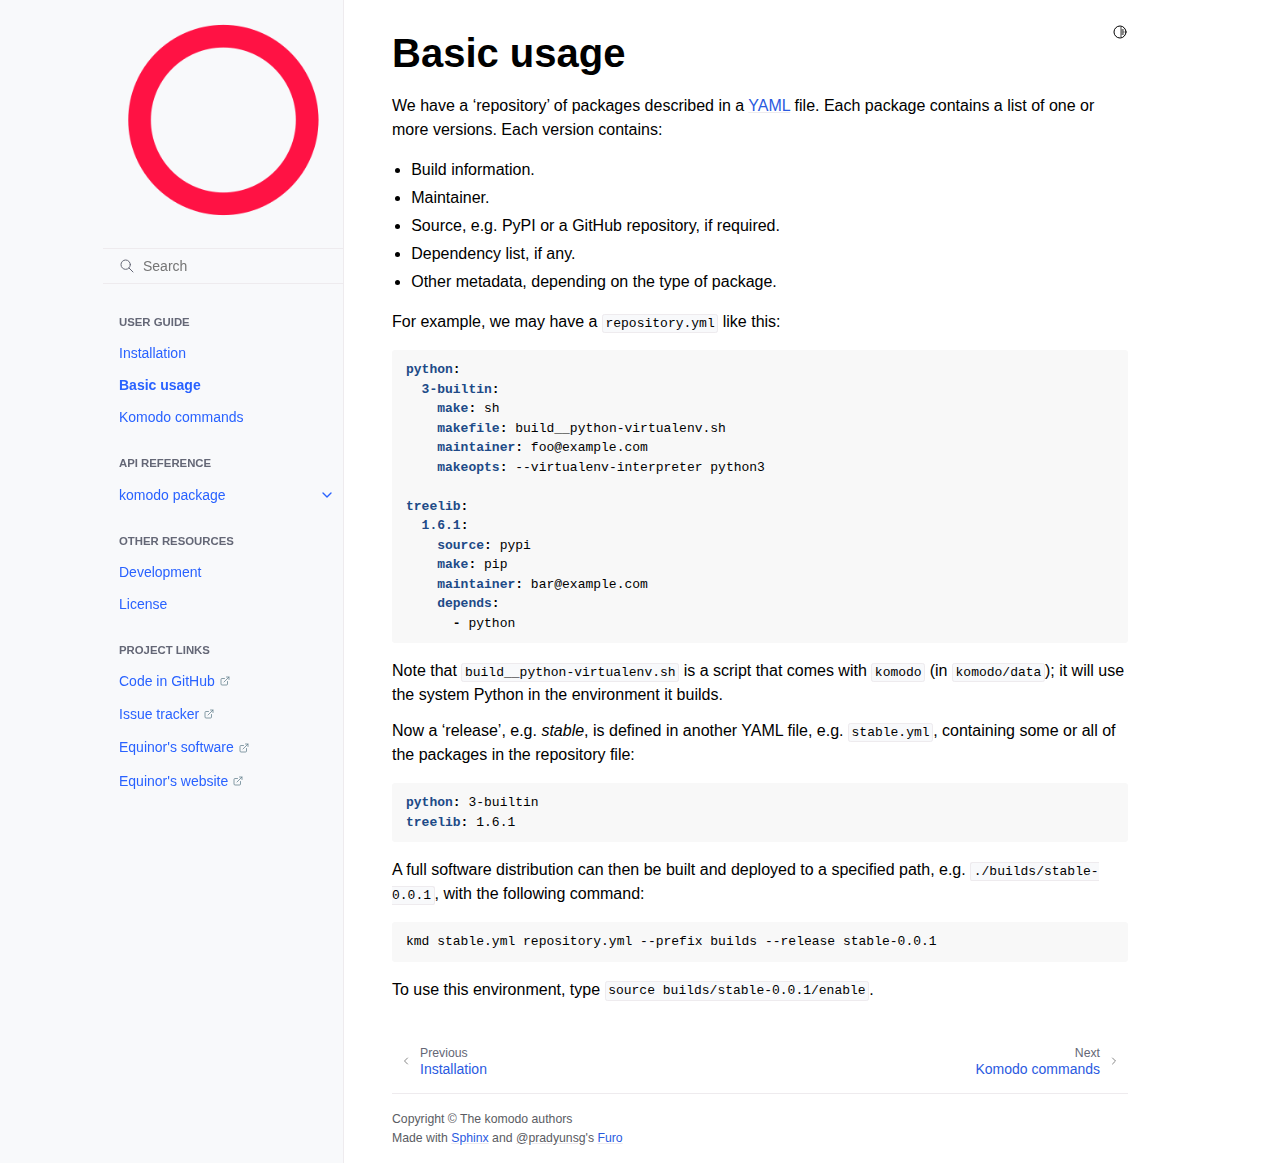
==== basic-usage.html @ 9b85aaaa "Deploying to gh-pages from @ equinor/komodo@e91094ca33971a14233c1b9606bbfda25ae578dc 🚀" ====
<!doctype html>
<html class="no-js" lang="en" data-content_root="./">
  <head><meta charset="utf-8"/>
    <meta name="viewport" content="width=device-width,initial-scale=1"/>
    <meta name="color-scheme" content="light dark"><meta name="viewport" content="width=device-width, initial-scale=1" />
<link rel="index" title="Index" href="genindex.html" /><link rel="search" title="Search" href="search.html" /><link rel="next" title="Komodo commands" href="commands.html" /><link rel="prev" title="Installation" href="installation.html" />

    <link rel="shortcut icon" href="_static/favicon.ico"/><!-- Generated with Sphinx 7.3.7 and Furo 2024.01.29 -->
        <title>Basic usage - komodo documentation</title>
      <link rel="stylesheet" type="text/css" href="_static/pygments.css?v=a746c00c" />
    <link rel="stylesheet" type="text/css" href="_static/styles/furo.css?v=135e06be" />
    <link rel="stylesheet" type="text/css" href="_static/styles/furo-extensions.css?v=36a5483c" />
    <link rel="stylesheet" type="text/css" href="_static/custom.css?v=675db473" />
    
    


<style>
  body {
    --color-code-background: #f8f8f8;
  --color-code-foreground: black;
  
  }
  @media not print {
    body[data-theme="dark"] {
      --color-code-background: #202020;
  --color-code-foreground: #d0d0d0;
  
    }
    @media (prefers-color-scheme: dark) {
      body:not([data-theme="light"]) {
        --color-code-background: #202020;
  --color-code-foreground: #d0d0d0;
  
      }
    }
  }
</style></head>
  <body>
    
    <script>
      document.body.dataset.theme = localStorage.getItem("theme") || "auto";
    </script>
    

<svg xmlns="http://www.w3.org/2000/svg" style="display: none;">
  <symbol id="svg-toc" viewBox="0 0 24 24">
    <title>Contents</title>
    <svg stroke="currentColor" fill="currentColor" stroke-width="0" viewBox="0 0 1024 1024">
      <path d="M408 442h480c4.4 0 8-3.6 8-8v-56c0-4.4-3.6-8-8-8H408c-4.4 0-8 3.6-8 8v56c0 4.4 3.6 8 8 8zm-8 204c0 4.4 3.6 8 8 8h480c4.4 0 8-3.6 8-8v-56c0-4.4-3.6-8-8-8H408c-4.4 0-8 3.6-8 8v56zm504-486H120c-4.4 0-8 3.6-8 8v56c0 4.4 3.6 8 8 8h784c4.4 0 8-3.6 8-8v-56c0-4.4-3.6-8-8-8zm0 632H120c-4.4 0-8 3.6-8 8v56c0 4.4 3.6 8 8 8h784c4.4 0 8-3.6 8-8v-56c0-4.4-3.6-8-8-8zM115.4 518.9L271.7 642c5.8 4.6 14.4.5 14.4-6.9V388.9c0-7.4-8.5-11.5-14.4-6.9L115.4 505.1a8.74 8.74 0 0 0 0 13.8z"/>
    </svg>
  </symbol>
  <symbol id="svg-menu" viewBox="0 0 24 24">
    <title>Menu</title>
    <svg xmlns="http://www.w3.org/2000/svg" viewBox="0 0 24 24" fill="none" stroke="currentColor"
      stroke-width="2" stroke-linecap="round" stroke-linejoin="round" class="feather-menu">
      <line x1="3" y1="12" x2="21" y2="12"></line>
      <line x1="3" y1="6" x2="21" y2="6"></line>
      <line x1="3" y1="18" x2="21" y2="18"></line>
    </svg>
  </symbol>
  <symbol id="svg-arrow-right" viewBox="0 0 24 24">
    <title>Expand</title>
    <svg xmlns="http://www.w3.org/2000/svg" viewBox="0 0 24 24" fill="none" stroke="currentColor"
      stroke-width="2" stroke-linecap="round" stroke-linejoin="round" class="feather-chevron-right">
      <polyline points="9 18 15 12 9 6"></polyline>
    </svg>
  </symbol>
  <symbol id="svg-sun" viewBox="0 0 24 24">
    <title>Light mode</title>
    <svg xmlns="http://www.w3.org/2000/svg" viewBox="0 0 24 24" fill="none" stroke="currentColor"
      stroke-width="1.5" stroke-linecap="round" stroke-linejoin="round" class="feather-sun">
      <circle cx="12" cy="12" r="5"></circle>
      <line x1="12" y1="1" x2="12" y2="3"></line>
      <line x1="12" y1="21" x2="12" y2="23"></line>
      <line x1="4.22" y1="4.22" x2="5.64" y2="5.64"></line>
      <line x1="18.36" y1="18.36" x2="19.78" y2="19.78"></line>
      <line x1="1" y1="12" x2="3" y2="12"></line>
      <line x1="21" y1="12" x2="23" y2="12"></line>
      <line x1="4.22" y1="19.78" x2="5.64" y2="18.36"></line>
      <line x1="18.36" y1="5.64" x2="19.78" y2="4.22"></line>
    </svg>
  </symbol>
  <symbol id="svg-moon" viewBox="0 0 24 24">
    <title>Dark mode</title>
    <svg xmlns="http://www.w3.org/2000/svg" viewBox="0 0 24 24" fill="none" stroke="currentColor"
      stroke-width="1.5" stroke-linecap="round" stroke-linejoin="round" class="icon-tabler-moon">
      <path stroke="none" d="M0 0h24v24H0z" fill="none" />
      <path d="M12 3c.132 0 .263 0 .393 0a7.5 7.5 0 0 0 7.92 12.446a9 9 0 1 1 -8.313 -12.454z" />
    </svg>
  </symbol>
  <symbol id="svg-sun-half" viewBox="0 0 24 24">
    <title>Auto light/dark mode</title>
    <svg xmlns="http://www.w3.org/2000/svg" viewBox="0 0 24 24" fill="none" stroke="currentColor"
      stroke-width="1.5" stroke-linecap="round" stroke-linejoin="round" class="icon-tabler-shadow">
      <path stroke="none" d="M0 0h24v24H0z" fill="none"/>
      <circle cx="12" cy="12" r="9" />
      <path d="M13 12h5" />
      <path d="M13 15h4" />
      <path d="M13 18h1" />
      <path d="M13 9h4" />
      <path d="M13 6h1" />
    </svg>
  </symbol>
</svg>

<input type="checkbox" class="sidebar-toggle" name="__navigation" id="__navigation">
<input type="checkbox" class="sidebar-toggle" name="__toc" id="__toc">
<label class="overlay sidebar-overlay" for="__navigation">
  <div class="visually-hidden">Hide navigation sidebar</div>
</label>
<label class="overlay toc-overlay" for="__toc">
  <div class="visually-hidden">Hide table of contents sidebar</div>
</label>



<div class="page">
  <header class="mobile-header">
    <div class="header-left">
      <label class="nav-overlay-icon" for="__navigation">
        <div class="visually-hidden">Toggle site navigation sidebar</div>
        <i class="icon"><svg><use href="#svg-menu"></use></svg></i>
      </label>
    </div>
    <div class="header-center">
      <a href="index.html"><div class="brand">komodo  documentation</div></a>
    </div>
    <div class="header-right">
      <div class="theme-toggle-container theme-toggle-header">
        <button class="theme-toggle">
          <div class="visually-hidden">Toggle Light / Dark / Auto color theme</div>
          <svg class="theme-icon-when-auto"><use href="#svg-sun-half"></use></svg>
          <svg class="theme-icon-when-dark"><use href="#svg-moon"></use></svg>
          <svg class="theme-icon-when-light"><use href="#svg-sun"></use></svg>
        </button>
      </div>
      <label class="toc-overlay-icon toc-header-icon no-toc" for="__toc">
        <div class="visually-hidden">Toggle table of contents sidebar</div>
        <i class="icon"><svg><use href="#svg-toc"></use></svg></i>
      </label>
    </div>
  </header>
  <aside class="sidebar-drawer">
    <div class="sidebar-container">
      
      <div class="sidebar-sticky"><a class="sidebar-brand" href="index.html">
  
  <div class="sidebar-logo-container">
    <img class="sidebar-logo" src="_static/komodo_logo.png" alt="Logo"/>
  </div>
  
  
</a><form class="sidebar-search-container" method="get" action="search.html" role="search">
  <input class="sidebar-search" placeholder="Search" name="q" aria-label="Search">
  <input type="hidden" name="check_keywords" value="yes">
  <input type="hidden" name="area" value="default">
</form>
<div id="searchbox"></div><div class="sidebar-scroll"><div class="sidebar-tree">
  <p class="caption" role="heading"><span class="caption-text">User guide</span></p>
<ul class="current">
<li class="toctree-l1"><a class="reference internal" href="installation.html">Installation</a></li>
<li class="toctree-l1 current current-page"><a class="current reference internal" href="#">Basic usage</a></li>
<li class="toctree-l1"><a class="reference internal" href="commands.html">Komodo commands</a></li>
</ul>
<p class="caption" role="heading"><span class="caption-text">API reference</span></p>
<ul>
<li class="toctree-l1 has-children"><a class="reference internal" href="komodo.html">komodo package</a><input class="toctree-checkbox" id="toctree-checkbox-1" name="toctree-checkbox-1" role="switch" type="checkbox"/><label for="toctree-checkbox-1"><div class="visually-hidden">Toggle navigation of komodo package</div><i class="icon"><svg><use href="#svg-arrow-right"></use></svg></i></label><ul>
<li class="toctree-l2"><a class="reference internal" href="komodo.data.html">komodo.data package</a></li>
<li class="toctree-l2 has-children"><a class="reference internal" href="komodo.symlink.html">komodo.symlink package</a><input class="toctree-checkbox" id="toctree-checkbox-2" name="toctree-checkbox-2" role="switch" type="checkbox"/><label for="toctree-checkbox-2"><div class="visually-hidden">Toggle navigation of komodo.symlink package</div><i class="icon"><svg><use href="#svg-arrow-right"></use></svg></i></label><ul>
<li class="toctree-l3"><a class="reference internal" href="komodo.symlink.suggester.html">komodo.symlink.suggester package</a></li>
</ul>
</li>
</ul>
</li>
</ul>
<p class="caption" role="heading"><span class="caption-text">Other resources</span></p>
<ul>
<li class="toctree-l1"><a class="reference internal" href="development.html">Development</a></li>
<li class="toctree-l1"><a class="reference internal" href="license.html">License</a></li>
</ul>
<p class="caption" role="heading"><span class="caption-text">Project links</span></p>
<ul>
<li class="toctree-l1"><a class="reference external" href="https://github.com/equinor/komodo">Code in GitHub</a></li>
<li class="toctree-l1"><a class="reference external" href="https://github.com/equinor/komodo/issues">Issue tracker</a></li>
<li class="toctree-l1"><a class="reference external" href="https://github.com/equinor">Equinor's software</a></li>
<li class="toctree-l1"><a class="reference external" href="https://www.equinor.com">Equinor's website</a></li>
</ul>

</div>
</div>

      </div>
      
    </div>
  </aside>
  <div class="main">
    <div class="content">
      <div class="article-container">
        <a href="#" class="back-to-top muted-link">
          <svg xmlns="http://www.w3.org/2000/svg" viewBox="0 0 24 24">
            <path d="M13 20h-2V8l-5.5 5.5-1.42-1.42L12 4.16l7.92 7.92-1.42 1.42L13 8v12z"></path>
          </svg>
          <span>Back to top</span>
        </a>
        <div class="content-icon-container">
          
<div class="theme-toggle-container theme-toggle-content">
            <button class="theme-toggle">
              <div class="visually-hidden">Toggle Light / Dark / Auto color theme</div>
              <svg class="theme-icon-when-auto"><use href="#svg-sun-half"></use></svg>
              <svg class="theme-icon-when-dark"><use href="#svg-moon"></use></svg>
              <svg class="theme-icon-when-light"><use href="#svg-sun"></use></svg>
            </button>
          </div>
          <label class="toc-overlay-icon toc-content-icon no-toc" for="__toc">
            <div class="visually-hidden">Toggle table of contents sidebar</div>
            <i class="icon"><svg><use href="#svg-toc"></use></svg></i>
          </label>
        </div>
        <article role="main">
          <section class="tex2jax_ignore mathjax_ignore" id="basic-usage">
<h1>Basic usage<a class="headerlink" href="#basic-usage" title="Link to this heading">¶</a></h1>
<p>We have a ‘repository’ of packages described in a
<a class="reference external" href="https://yaml.org/">YAML</a> file. Each package contains a list of one or more
versions. Each version contains:</p>
<ul class="simple">
<li><p>Build information.</p></li>
<li><p>Maintainer.</p></li>
<li><p>Source, e.g. PyPI or a GitHub repository, if required.</p></li>
<li><p>Dependency list, if any.</p></li>
<li><p>Other metadata, depending on the type of package.</p></li>
</ul>
<p>For example, we may have a <code class="docutils literal notranslate"><span class="pre">repository.yml</span></code> like this:</p>
<div class="highlight-yaml notranslate"><div class="highlight"><pre><span></span><span class="nt">python</span><span class="p">:</span>
<span class="w">  </span><span class="nt">3-builtin</span><span class="p">:</span>
<span class="w">    </span><span class="nt">make</span><span class="p">:</span><span class="w"> </span><span class="l l-Scalar l-Scalar-Plain">sh</span>
<span class="w">    </span><span class="nt">makefile</span><span class="p">:</span><span class="w"> </span><span class="l l-Scalar l-Scalar-Plain">build__python-virtualenv.sh</span>
<span class="w">    </span><span class="nt">maintainer</span><span class="p">:</span><span class="w"> </span><span class="l l-Scalar l-Scalar-Plain">foo@example.com</span>
<span class="w">    </span><span class="nt">makeopts</span><span class="p">:</span><span class="w"> </span><span class="l l-Scalar l-Scalar-Plain">--virtualenv-interpreter python3</span>

<span class="nt">treelib</span><span class="p">:</span>
<span class="w">  </span><span class="nt">1.6.1</span><span class="p">:</span>
<span class="w">    </span><span class="nt">source</span><span class="p">:</span><span class="w"> </span><span class="l l-Scalar l-Scalar-Plain">pypi</span>
<span class="w">    </span><span class="nt">make</span><span class="p">:</span><span class="w"> </span><span class="l l-Scalar l-Scalar-Plain">pip</span>
<span class="w">    </span><span class="nt">maintainer</span><span class="p">:</span><span class="w"> </span><span class="l l-Scalar l-Scalar-Plain">bar@example.com</span>
<span class="w">    </span><span class="nt">depends</span><span class="p">:</span>
<span class="w">      </span><span class="p p-Indicator">-</span><span class="w"> </span><span class="l l-Scalar l-Scalar-Plain">python</span>
</pre></div>
</div>
<p>Note that <code class="docutils literal notranslate"><span class="pre">build__python-virtualenv.sh</span></code> is a script that comes with <code class="docutils literal notranslate"><span class="pre">komodo</span></code>
(in <code class="docutils literal notranslate"><span class="pre">komodo/data</span></code>); it will use the system Python in the environment it builds.</p>
<p>Now a ‘release’, e.g. <em>stable</em>, is defined in another YAML file, e.g.
<code class="docutils literal notranslate"><span class="pre">stable.yml</span></code>, containing some or all of the packages in the repository file:</p>
<div class="highlight-yaml notranslate"><div class="highlight"><pre><span></span><span class="nt">python</span><span class="p">:</span><span class="w"> </span><span class="l l-Scalar l-Scalar-Plain">3-builtin</span>
<span class="nt">treelib</span><span class="p">:</span><span class="w"> </span><span class="l l-Scalar l-Scalar-Plain">1.6.1</span>
</pre></div>
</div>
<p>A full software distribution can then be built and deployed to a specified
path, e.g. <code class="docutils literal notranslate"><span class="pre">./builds/stable-0.0.1</span></code>, with the following command:</p>
<div class="highlight-bash notranslate"><div class="highlight"><pre><span></span>kmd<span class="w"> </span>stable.yml<span class="w"> </span>repository.yml<span class="w"> </span>--prefix<span class="w"> </span>builds<span class="w"> </span>--release<span class="w"> </span>stable-0.0.1
</pre></div>
</div>
<p>To use this environment, type <code class="docutils literal notranslate"><span class="pre">source</span> <span class="pre">builds/stable-0.0.1/enable</span></code>.</p>
</section>

        </article>
      </div>
      <footer>
        
        <div class="related-pages">
          <a class="next-page" href="commands.html">
              <div class="page-info">
                <div class="context">
                  <span>Next</span>
                </div>
                <div class="title">Komodo commands</div>
              </div>
              <svg class="furo-related-icon"><use href="#svg-arrow-right"></use></svg>
            </a>
          <a class="prev-page" href="installation.html">
              <svg class="furo-related-icon"><use href="#svg-arrow-right"></use></svg>
              <div class="page-info">
                <div class="context">
                  <span>Previous</span>
                </div>
                
                <div class="title">Installation</div>
                
              </div>
            </a>
        </div>
        <div class="bottom-of-page">
          <div class="left-details">
            <div class="copyright">
                Copyright &#169; The komodo authors
            </div>
            Made with <a href="https://www.sphinx-doc.org/">Sphinx</a> and <a class="muted-link" href="https://pradyunsg.me">@pradyunsg</a>'s
            
            <a href="https://github.com/pradyunsg/furo">Furo</a>
            
          </div>
          <div class="right-details">
            
          </div>
        </div>
        
      </footer>
    </div>
    <aside class="toc-drawer no-toc">
      
      
      
    </aside>
  </div>
</div><script src="_static/documentation_options.js?v=5929fcd5"></script>
    <script src="_static/doctools.js?v=9a2dae69"></script>
    <script src="_static/sphinx_highlight.js?v=dc90522c"></script>
    <script src="_static/scripts/furo.js?v=32e29ea5"></script>
    </body>
</html>
---- _static/pygments.css ----
.highlight pre { line-height: 125%; }
.highlight td.linenos .normal { color: inherit; background-color: transparent; padding-left: 5px; padding-right: 5px; }
.highlight span.linenos { color: inherit; background-color: transparent; padding-left: 5px; padding-right: 5px; }
.highlight td.linenos .special { color: #000000; background-color: #ffffc0; padding-left: 5px; padding-right: 5px; }
.highlight span.linenos.special { color: #000000; background-color: #ffffc0; padding-left: 5px; padding-right: 5px; }
.highlight .hll { background-color: #ffffcc }
.highlight { background: #f8f8f8; }
.highlight .c { color: #8f5902; font-style: italic } /* Comment */
.highlight .err { color: #a40000; border: 1px solid #ef2929 } /* Error */
.highlight .g { color: #000000 } /* Generic */
.highlight .k { color: #204a87; font-weight: bold } /* Keyword */
.highlight .l { color: #000000 } /* Literal */
.highlight .n { color: #000000 } /* Name */
.highlight .o { color: #ce5c00; font-weight: bold } /* Operator */
.highlight .x { color: #000000 } /* Other */
.highlight .p { color: #000000; font-weight: bold } /* Punctuation */
.highlight .ch { color: #8f5902; font-style: italic } /* Comment.Hashbang */
.highlight .cm { color: #8f5902; font-style: italic } /* Comment.Multiline */
.highlight .cp { color: #8f5902; font-style: italic } /* Comment.Preproc */
.highlight .cpf { color: #8f5902; font-style: italic } /* Comment.PreprocFile */
.highlight .c1 { color: #8f5902; font-style: italic } /* Comment.Single */
.highlight .cs { color: #8f5902; font-style: italic } /* Comment.Special */
.highlight .gd { color: #a40000 } /* Generic.Deleted */
.highlight .ge { color: #000000; font-style: italic } /* Generic.Emph */
.highlight .ges { color: #000000; font-weight: bold; font-style: italic } /* Generic.EmphStrong */
.highlight .gr { color: #ef2929 } /* Generic.Error */
.highlight .gh { color: #000080; font-weight: bold } /* Generic.Heading */
.highlight .gi { color: #00A000 } /* Generic.Inserted */
.highlight .go { color: #000000; font-style: italic } /* Generic.Output */
.highlight .gp { color: #8f5902 } /* Generic.Prompt */
.highlight .gs { color: #000000; font-weight: bold } /* Generic.Strong */
.highlight .gu { color: #800080; font-weight: bold } /* Generic.Subheading */
.highlight .gt { color: #a40000; font-weight: bold } /* Generic.Traceback */
.highlight .kc { color: #204a87; font-weight: bold } /* Keyword.Constant */
.highlight .kd { color: #204a87; font-weight: bold } /* Keyword.Declaration */
.highlight .kn { color: #204a87; font-weight: bold } /* Keyword.Namespace */
.highlight .kp { color: #204a87; font-weight: bold } /* Keyword.Pseudo */
.highlight .kr { color: #204a87; font-weight: bold } /* Keyword.Reserved */
.highlight .kt { color: #204a87; font-weight: bold } /* Keyword.Type */
.highlight .ld { color: #000000 } /* Literal.Date */
.highlight .m { color: #0000cf; font-weight: bold } /* Literal.Number */
.highlight .s { color: #4e9a06 } /* Literal.String */
.highlight .na { color: #c4a000 } /* Name.Attribute */
.highlight .nb { color: #204a87 } /* Name.Builtin */
.highlight .nc { color: #000000 } /* Name.Class */
.highlight .no { color: #000000 } /* Name.Constant */
.highlight .nd { color: #5c35cc; font-weight: bold } /* Name.Decorator */
.highlight .ni { color: #ce5c00 } /* Name.Entity */
.highlight .ne { color: #cc0000; font-weight: bold } /* Name.Exception */
.highlight .nf { color: #000000 } /* Name.Function */
.highlight .nl { color: #f57900 } /* Name.Label */
.highlight .nn { color: #000000 } /* Name.Namespace */
.highlight .nx { color: #000000 } /* Name.Other */
.highlight .py { color: #000000 } /* Name.Property */
.highlight .nt { color: #204a87; font-weight: bold } /* Name.Tag */
.highlight .nv { color: #000000 } /* Name.Variable */
.highlight .ow { color: #204a87; font-weight: bold } /* Operator.Word */
.highlight .pm { color: #000000; font-weight: bold } /* Punctuation.Marker */
.highlight .w { color: #f8f8f8 } /* Text.Whitespace */
.highlight .mb { color: #0000cf; font-weight: bold } /* Literal.Number.Bin */
.highlight .mf { color: #0000cf; font-weight: bold } /* Literal.Number.Float */
.highlight .mh { color: #0000cf; font-weight: bold } /* Literal.Number.Hex */
.highlight .mi { color: #0000cf; font-weight: bold } /* Literal.Number.Integer */
.highlight .mo { color: #0000cf; font-weight: bold } /* Literal.Number.Oct */
.highlight .sa { color: #4e9a06 } /* Literal.String.Affix */
.highlight .sb { color: #4e9a06 } /* Literal.String.Backtick */
.highlight .sc { color: #4e9a06 } /* Literal.String.Char */
.highlight .dl { color: #4e9a06 } /* Literal.String.Delimiter */
.highlight .sd { color: #8f5902; font-style: italic } /* Literal.String.Doc */
.highlight .s2 { color: #4e9a06 } /* Literal.String.Double */
.highlight .se { color: #4e9a06 } /* Literal.String.Escape */
.highlight .sh { color: #4e9a06 } /* Literal.String.Heredoc */
.highlight .si { color: #4e9a06 } /* Literal.String.Interpol */
.highlight .sx { color: #4e9a06 } /* Literal.String.Other */
.highlight .sr { color: #4e9a06 } /* Literal.String.Regex */
.highlight .s1 { color: #4e9a06 } /* Literal.String.Single */
.highlight .ss { color: #4e9a06 } /* Literal.String.Symbol */
.highlight .bp { color: #3465a4 } /* Name.Builtin.Pseudo */
.highlight .fm { color: #000000 } /* Name.Function.Magic */
.highlight .vc { color: #000000 } /* Name.Variable.Class */
.highlight .vg { color: #000000 } /* Name.Variable.Global */
.highlight .vi { color: #000000 } /* Name.Variable.Instance */
.highlight .vm { color: #000000 } /* Name.Variable.Magic */
.highlight .il { color: #0000cf; font-weight: bold } /* Literal.Number.Integer.Long */
@media not print {
body[data-theme="dark"] .highlight pre { line-height: 125%; }
body[data-theme="dark"] .highlight td.linenos .normal { color: #aaaaaa; background-color: transparent; padding-left: 5px; padding-right: 5px; }
body[data-theme="dark"] .highlight span.linenos { color: #aaaaaa; background-color: transparent; padding-left: 5px; padding-right: 5px; }
body[data-theme="dark"] .highlight td.linenos .special { color: #000000; background-color: #ffffc0; padding-left: 5px; padding-right: 5px; }
body[data-theme="dark"] .highlight span.linenos.special { color: #000000; background-color: #ffffc0; padding-left: 5px; padding-right: 5px; }
body[data-theme="dark"] .highlight .hll { background-color: #404040 }
body[data-theme="dark"] .highlight { background: #202020; color: #d0d0d0 }
body[data-theme="dark"] .highlight .c { color: #ababab; font-style: italic } /* Comment */
body[data-theme="dark"] .highlight .err { color: #a61717; background-color: #e3d2d2 } /* Error */
body[data-theme="dark"] .highlight .esc { color: #d0d0d0 } /* Escape */
body[data-theme="dark"] .highlight .g { color: #d0d0d0 } /* Generic */
body[data-theme="dark"] .highlight .k { color: #6ebf26; font-weight: bold } /* Keyword */
body[data-theme="dark"] .highlight .l { color: #d0d0d0 } /* Literal */
body[data-theme="dark"] .highlight .n { color: #d0d0d0 } /* Name */
body[data-theme="dark"] .highlight .o { color: #d0d0d0 } /* Operator */
body[data-theme="dark"] .highlight .x { color: #d0d0d0 } /* Other */
body[data-theme="dark"] .highlight .p { color: #d0d0d0 } /* Punctuation */
body[data-theme="dark"] .highlight .ch { color: #ababab; font-style: italic } /* Comment.Hashbang */
body[data-theme="dark"] .highlight .cm { color: #ababab; font-style: italic } /* Comment.Multiline */
body[data-theme="dark"] .highlight .cp { color: #ff3a3a; font-weight: bold } /* Comment.Preproc */
body[data-theme="dark"] .highlight .cpf { color: #ababab; font-style: italic } /* Comment.PreprocFile */
body[data-theme="dark"] .highlight .c1 { color: #ababab; font-style: italic } /* Comment.Single */
body[data-theme="dark"] .highlight .cs { color: #e50808; font-weight: bold; background-color: #520000 } /* Comment.Special */
body[data-theme="dark"] .highlight .gd { color: #d22323 } /* Generic.Deleted */
body[data-theme="dark"] .highlight .ge { color: #d0d0d0; font-style: italic } /* Generic.Emph */
body[data-theme="dark"] .highlight .ges { color: #d0d0d0; font-weight: bold; font-style: italic } /* Generic.EmphStrong */
body[data-theme="dark"] .highlight .gr { color: #d22323 } /* Generic.Error */
body[data-theme="dark"] .highlight .gh { color: #ffffff; font-weight: bold } /* Generic.Heading */
body[data-theme="dark"] .highlight .gi { color: #589819 } /* Generic.Inserted */
body[data-theme="dark"] .highlight .go { color: #cccccc } /* Generic.Output */
body[data-theme="dark"] .highlight .gp { color: #aaaaaa } /* Generic.Prompt */
body[data-theme="dark"] .highlight .gs { color: #d0d0d0; font-weight: bold } /* Generic.Strong */
body[data-theme="dark"] .highlight .gu { color: #ffffff; text-decoration: underline } /* Generic.Subheading */
body[data-theme="dark"] .highlight .gt { color: #d22323 } /* Generic.Traceback */
body[data-theme="dark"] .highlight .kc { color: #6ebf26; font-weight: bold } /* Keyword.Constant */
body[data-theme="dark"] .highlight .kd { color: #6ebf26; font-weight: bold } /* Keyword.Declaration */
body[data-theme="dark"] .highlight .kn { color: #6ebf26; font-weight: bold } /* Keyword.Namespace */
body[data-theme="dark"] .highlight .kp { color: #6ebf26 } /* Keyword.Pseudo */
body[data-theme="dark"] .highlight .kr { color: #6ebf26; font-weight: bold } /* Keyword.Reserved */
body[data-theme="dark"] .highlight .kt { color: #6ebf26; font-weight: bold } /* Keyword.Type */
body[data-theme="dark"] .highlight .ld { color: #d0d0d0 } /* Literal.Date */
body[data-theme="dark"] .highlight .m { color: #51b2fd } /* Literal.Number */
body[data-theme="dark"] .highlight .s { color: #ed9d13 } /* Literal.String */
body[data-theme="dark"] .highlight .na { color: #bbbbbb } /* Name.Attribute */
body[data-theme="dark"] .highlight .nb { color: #2fbccd } /* Name.Builtin */
body[data-theme="dark"] .highlight .nc { color: #71adff; text-decoration: underline } /* Name.Class */
body[data-theme="dark"] .highlight .no { color: #40ffff } /* Name.Constant */
body[data-theme="dark"] .highlight .nd { color: #ffa500 } /* Name.Decorator */
body[data-theme="dark"] .highlight .ni { color: #d0d0d0 } /* Name.Entity */
body[data-theme="dark"] .highlight .ne { color: #bbbbbb } /* Name.Exception */
body[data-theme="dark"] .highlight .nf { color: #71adff } /* Name.Function */
body[data-theme="dark"] .highlight .nl { color: #d0d0d0 } /* Name.Label */
body[data-theme="dark"] .highlight .nn { color: #71adff; text-decoration: underline } /* Name.Namespace */
body[data-theme="dark"] .highlight .nx { color: #d0d0d0 } /* Name.Other */
body[data-theme="dark"] .highlight .py { color: #d0d0d0 } /* Name.Property */
body[data-theme="dark"] .highlight .nt { color: #6ebf26; font-weight: bold } /* Name.Tag */
body[data-theme="dark"] .highlight .nv { color: #40ffff } /* Name.Variable */
body[data-theme="dark"] .highlight .ow { color: #6ebf26; font-weight: bold } /* Operator.Word */
body[data-theme="dark"] .highlight .pm { color: #d0d0d0 } /* Punctuation.Marker */
body[data-theme="dark"] .highlight .w { color: #666666 } /* Text.Whitespace */
body[data-theme="dark"] .highlight .mb { color: #51b2fd } /* Literal.Number.Bin */
body[data-theme="dark"] .highlight .mf { color: #51b2fd } /* Literal.Number.Float */
body[data-theme="dark"] .highlight .mh { color: #51b2fd } /* Literal.Number.Hex */
body[data-theme="dark"] .highlight .mi { color: #51b2fd } /* Literal.Number.Integer */
body[data-theme="dark"] .highlight .mo { color: #51b2fd } /* Literal.Number.Oct */
body[data-theme="dark"] .highlight .sa { color: #ed9d13 } /* Literal.String.Affix */
body[data-theme="dark"] .highlight .sb { color: #ed9d13 } /* Literal.String.Backtick */
body[data-theme="dark"] .highlight .sc { color: #ed9d13 } /* Literal.String.Char */
body[data-theme="dark"] .highlight .dl { color: #ed9d13 } /* Literal.String.Delimiter */
body[data-theme="dark"] .highlight .sd { color: #ed9d13 } /* Literal.String.Doc */
body[data-theme="dark"] .highlight .s2 { color: #ed9d13 } /* Literal.String.Double */
body[data-theme="dark"] .highlight .se { color: #ed9d13 } /* Literal.String.Escape */
body[data-theme="dark"] .highlight .sh { color: #ed9d13 } /* Literal.String.Heredoc */
body[data-theme="dark"] .highlight .si { color: #ed9d13 } /* Literal.String.Interpol */
body[data-theme="dark"] .highlight .sx { color: #ffa500 } /* Literal.String.Other */
body[data-theme="dark"] .highlight .sr { color: #ed9d13 } /* Literal.String.Regex */
body[data-theme="dark"] .highlight .s1 { color: #ed9d13 } /* Literal.String.Single */
body[data-theme="dark"] .highlight .ss { color: #ed9d13 } /* Literal.String.Symbol */
body[data-theme="dark"] .highlight .bp { color: #2fbccd } /* Name.Builtin.Pseudo */
body[data-theme="dark"] .highlight .fm { color: #71adff } /* Name.Function.Magic */
body[data-theme="dark"] .highlight .vc { color: #40ffff } /* Name.Variable.Class */
body[data-theme="dark"] .highlight .vg { color: #40ffff } /* Name.Variable.Global */
body[data-theme="dark"] .highlight .vi { color: #40ffff } /* Name.Variable.Instance */
body[data-theme="dark"] .highlight .vm { color: #40ffff } /* Name.Variable.Magic */
body[data-theme="dark"] .highlight .il { color: #51b2fd } /* Literal.Number.Integer.Long */
@media (prefers-color-scheme: dark) {
body:not([data-theme="light"]) .highlight pre { line-height: 125%; }
body:not([data-theme="light"]) .highlight td.linenos .normal { color: #aaaaaa; background-color: transparent; padding-left: 5px; padding-right: 5px; }
body:not([data-theme="light"]) .highlight span.linenos { color: #aaaaaa; background-color: transparent; padding-left: 5px; padding-right: 5px; }
body:not([data-theme="light"]) .highlight td.linenos .special { color: #000000; background-color: #ffffc0; padding-left: 5px; padding-right: 5px; }
body:not([data-theme="light"]) .highlight span.linenos.special { color: #000000; background-color: #ffffc0; padding-left: 5px; padding-right: 5px; }
body:not([data-theme="light"]) .highlight .hll { background-color: #404040 }
body:not([data-theme="light"]) .highlight { background: #202020; color: #d0d0d0 }
body:not([data-theme="light"]) .highlight .c { color: #ababab; font-style: italic } /* Comment */
body:not([data-theme="light"]) .highlight .err { color: #a61717; background-color: #e3d2d2 } /* Error */
body:not([data-theme="light"]) .highlight .esc { color: #d0d0d0 } /* Escape */
body:not([data-theme="light"]) .highlight .g { color: #d0d0d0 } /* Generic */
body:not([data-theme="light"]) .highlight .k { color: #6ebf26; font-weight: bold } /* Keyword */
body:not([data-theme="light"]) .highlight .l { color: #d0d0d0 } /* Literal */
body:not([data-theme="light"]) .highlight .n { color: #d0d0d0 } /* Name */
body:not([data-theme="light"]) .highlight .o { color: #d0d0d0 } /* Operator */
body:not([data-theme="light"]) .highlight .x { color: #d0d0d0 } /* Other */
body:not([data-theme="light"]) .highlight .p { color: #d0d0d0 } /* Punctuation */
body:not([data-theme="light"]) .highlight .ch { color: #ababab; font-style: italic } /* Comment.Hashbang */
body:not([data-theme="light"]) .highlight .cm { color: #ababab; font-style: italic } /* Comment.Multiline */
body:not([data-theme="light"]) .highlight .cp { color: #ff3a3a; font-weight: bold } /* Comment.Preproc */
body:not([data-theme="light"]) .highlight .cpf { color: #ababab; font-style: italic } /* Comment.PreprocFile */
body:not([data-theme="light"]) .highlight .c1 { color: #ababab; font-style: italic } /* Comment.Single */
body:not([data-theme="light"]) .highlight .cs { color: #e50808; font-weight: bold; background-color: #520000 } /* Comment.Special */
body:not([data-theme="light"]) .highlight .gd { color: #d22323 } /* Generic.Deleted */
body:not([data-theme="light"]) .highlight .ge { color: #d0d0d0; font-style: italic } /* Generic.Emph */
body:not([data-theme="light"]) .highlight .ges { color: #d0d0d0; font-weight: bold; font-style: italic } /* Generic.EmphStrong */
body:not([data-theme="light"]) .highlight .gr { color: #d22323 } /* Generic.Error */
body:not([data-theme="light"]) .highlight .gh { color: #ffffff; font-weight: bold } /* Generic.Heading */
body:not([data-theme="light"]) .highlight .gi { color: #589819 } /* Generic.Inserted */
body:not([data-theme="light"]) .highlight .go { color: #cccccc } /* Generic.Output */
body:not([data-theme="light"]) .highlight .gp { color: #aaaaaa } /* Generic.Prompt */
body:not([data-theme="light"]) .highlight .gs { color: #d0d0d0; font-weight: bold } /* Generic.Strong */
body:not([data-theme="light"]) .highlight .gu { color: #ffffff; text-decoration: underline } /* Generic.Subheading */
body:not([data-theme="light"]) .highlight .gt { color: #d22323 } /* Generic.Traceback */
body:not([data-theme="light"]) .highlight .kc { color: #6ebf26; font-weight: bold } /* Keyword.Constant */
body:not([data-theme="light"]) .highlight .kd { color: #6ebf26; font-weight: bold } /* Keyword.Declaration */
body:not([data-theme="light"]) .highlight .kn { color: #6ebf26; font-weight: bold } /* Keyword.Namespace */
body:not([data-theme="light"]) .highlight .kp { color: #6ebf26 } /* Keyword.Pseudo */
body:not([data-theme="light"]) .highlight .kr { color: #6ebf26; font-weight: bold } /* Keyword.Reserved */
body:not([data-theme="light"]) .highlight .kt { color: #6ebf26; font-weight: bold } /* Keyword.Type */
body:not([data-theme="light"]) .highlight .ld { color: #d0d0d0 } /* Literal.Date */
body:not([data-theme="light"]) .highlight .m { color: #51b2fd } /* Literal.Number */
body:not([data-theme="light"]) .highlight .s { color: #ed9d13 } /* Literal.String */
body:not([data-theme="light"]) .highlight .na { color: #bbbbbb } /* Name.Attribute */
body:not([data-theme="light"]) .highlight .nb { color: #2fbccd } /* Name.Builtin */
body:not([data-theme="light"]) .highlight .nc { color: #71adff; text-decoration: underline } /* Name.Class */
body:not([data-theme="light"]) .highlight .no { color: #40ffff } /* Name.Constant */
body:not([data-theme="light"]) .highlight .nd { color: #ffa500 } /* Name.Decorator */
body:not([data-theme="light"]) .highlight .ni { color: #d0d0d0 } /* Name.Entity */
body:not([data-theme="light"]) .highlight .ne { color: #bbbbbb } /* Name.Exception */
body:not([data-theme="light"]) .highlight .nf { color: #71adff } /* Name.Function */
body:not([data-theme="light"]) .highlight .nl { color: #d0d0d0 } /* Name.Label */
body:not([data-theme="light"]) .highlight .nn { color: #71adff; text-decoration: underline } /* Name.Namespace */
body:not([data-theme="light"]) .highlight .nx { color: #d0d0d0 } /* Name.Other */
body:not([data-theme="light"]) .highlight .py { color: #d0d0d0 } /* Name.Property */
body:not([data-theme="light"]) .highlight .nt { color: #6ebf26; font-weight: bold } /* Name.Tag */
body:not([data-theme="light"]) .highlight .nv { color: #40ffff } /* Name.Variable */
body:not([data-theme="light"]) .highlight .ow { color: #6ebf26; font-weight: bold } /* Operator.Word */
body:not([data-theme="light"]) .highlight .pm { color: #d0d0d0 } /* Punctuation.Marker */
body:not([data-theme="light"]) .highlight .w { color: #666666 } /* Text.Whitespace */
body:not([data-theme="light"]) .highlight .mb { color: #51b2fd } /* Literal.Number.Bin */
body:not([data-theme="light"]) .highlight .mf { color: #51b2fd } /* Literal.Number.Float */
body:not([data-theme="light"]) .highlight .mh { color: #51b2fd } /* Literal.Number.Hex */
body:not([data-theme="light"]) .highlight .mi { color: #51b2fd } /* Literal.Number.Integer */
body:not([data-theme="light"]) .highlight .mo { color: #51b2fd } /* Literal.Number.Oct */
body:not([data-theme="light"]) .highlight .sa { color: #ed9d13 } /* Literal.String.Affix */
body:not([data-theme="light"]) .highlight .sb { color: #ed9d13 } /* Literal.String.Backtick */
body:not([data-theme="light"]) .highlight .sc { color: #ed9d13 } /* Literal.String.Char */
body:not([data-theme="light"]) .highlight .dl { color: #ed9d13 } /* Literal.String.Delimiter */
body:not([data-theme="light"]) .highlight .sd { color: #ed9d13 } /* Literal.String.Doc */
body:not([data-theme="light"]) .highlight .s2 { color: #ed9d13 } /* Literal.String.Double */
body:not([data-theme="light"]) .highlight .se { color: #ed9d13 } /* Literal.String.Escape */
body:not([data-theme="light"]) .highlight .sh { color: #ed9d13 } /* Literal.String.Heredoc */
body:not([data-theme="light"]) .highlight .si { color: #ed9d13 } /* Literal.String.Interpol */
body:not([data-theme="light"]) .highlight .sx { color: #ffa500 } /* Literal.String.Other */
body:not([data-theme="light"]) .highlight .sr { color: #ed9d13 } /* Literal.String.Regex */
body:not([data-theme="light"]) .highlight .s1 { color: #ed9d13 } /* Literal.String.Single */
body:not([data-theme="light"]) .highlight .ss { color: #ed9d13 } /* Literal.String.Symbol */
body:not([data-theme="light"]) .highlight .bp { color: #2fbccd } /* Name.Builtin.Pseudo */
body:not([data-theme="light"]) .highlight .fm { color: #71adff } /* Name.Function.Magic */
body:not([data-theme="light"]) .highlight .vc { color: #40ffff } /* Name.Variable.Class */
body:not([data-theme="light"]) .highlight .vg { color: #40ffff } /* Name.Variable.Global */
body:not([data-theme="light"]) .highlight .vi { color: #40ffff } /* Name.Variable.Instance */
body:not([data-theme="light"]) .highlight .vm { color: #40ffff } /* Name.Variable.Magic */
body:not([data-theme="light"]) .highlight .il { color: #51b2fd } /* Literal.Number.Integer.Long */
}
}
---- _static/styles/furo.css ----
/*! normalize.css v8.0.1 | MIT License | github.com/necolas/normalize.css */html{-webkit-text-size-adjust:100%;line-height:1.15}body{margin:0}main{display:block}h1{font-size:2em;margin:.67em 0}hr{box-sizing:content-box;height:0;overflow:visible}pre{font-family:monospace,monospace;font-size:1em}a{background-color:transparent}abbr[title]{border-bottom:none;text-decoration:underline;text-decoration:underline dotted}b,strong{font-weight:bolder}code,kbd,samp{font-family:monospace,monospace;font-size:1em}sub,sup{font-size:75%;line-height:0;position:relative;vertical-align:baseline}sub{bottom:-.25em}sup{top:-.5em}img{border-style:none}button,input,optgroup,select,textarea{font-family:inherit;font-size:100%;line-height:1.15;margin:0}button,input{overflow:visible}button,select{text-transform:none}[type=button],[type=reset],[type=submit],button{-webkit-appearance:button}[type=button]::-moz-focus-inner,[type=reset]::-moz-focus-inner,[type=submit]::-moz-focus-inner,button::-moz-focus-inner{border-style:none;padding:0}[type=button]:-moz-focusring,[type=reset]:-moz-focusring,[type=submit]:-moz-focusring,button:-moz-focusring{outline:1px dotted ButtonText}fieldset{padding:.35em .75em .625em}legend{box-sizing:border-box;color:inherit;display:table;max-width:100%;padding:0;white-space:normal}progress{vertical-align:baseline}textarea{overflow:auto}[type=checkbox],[type=radio]{box-sizing:border-box;padding:0}[type=number]::-webkit-inner-spin-button,[type=number]::-webkit-outer-spin-button{height:auto}[type=search]{-webkit-appearance:textfield;outline-offset:-2px}[type=search]::-webkit-search-decoration{-webkit-appearance:none}::-webkit-file-upload-button{-webkit-appearance:button;font:inherit}details{display:block}summary{display:list-item}[hidden],template{display:none}@media print{.content-icon-container,.headerlink,.mobile-header,.related-pages{display:none!important}.highlight{border:.1pt solid var(--color-foreground-border)}a,blockquote,dl,ol,pre,table,ul{page-break-inside:avoid}caption,figure,h1,h2,h3,h4,h5,h6,img{page-break-after:avoid;page-break-inside:avoid}dl,ol,ul{page-break-before:avoid}}.visually-hidden{clip:rect(0,0,0,0)!important;border:0!important;height:1px!important;margin:-1px!important;overflow:hidden!important;padding:0!important;position:absolute!important;white-space:nowrap!important;width:1px!important}:-moz-focusring{outline:auto}body{--font-stack:-apple-system,BlinkMacSystemFont,Segoe UI,Helvetica,Arial,sans-serif,Apple Color Emoji,Segoe UI Emoji;--font-stack--monospace:"SFMono-Regular",Menlo,Consolas,Monaco,Liberation Mono,Lucida Console,monospace;--font-size--normal:100%;--font-size--small:87.5%;--font-size--small--2:81.25%;--font-size--small--3:75%;--font-size--small--4:62.5%;--sidebar-caption-font-size:var(--font-size--small--2);--sidebar-item-font-size:var(--font-size--small);--sidebar-search-input-font-size:var(--font-size--small);--toc-font-size:var(--font-size--small--3);--toc-font-size--mobile:var(--font-size--normal);--toc-title-font-size:var(--font-size--small--4);--admonition-font-size:0.8125rem;--admonition-title-font-size:0.8125rem;--code-font-size:var(--font-size--small--2);--api-font-size:var(--font-size--small);--header-height:calc(var(--sidebar-item-line-height) + var(--sidebar-item-spacing-vertical)*4);--header-padding:0.5rem;--sidebar-tree-space-above:1.5rem;--sidebar-caption-space-above:1rem;--sidebar-item-line-height:1rem;--sidebar-item-spacing-vertical:0.5rem;--sidebar-item-spacing-horizontal:1rem;--sidebar-item-height:calc(var(--sidebar-item-line-height) + var(--sidebar-item-spacing-vertical)*2);--sidebar-expander-width:var(--sidebar-item-height);--sidebar-search-space-above:0.5rem;--sidebar-search-input-spacing-vertical:0.5rem;--sidebar-search-input-spacing-horizontal:0.5rem;--sidebar-search-input-height:1rem;--sidebar-search-icon-size:var(--sidebar-search-input-height);--toc-title-padding:0.25rem 0;--toc-spacing-vertical:1.5rem;--toc-spacing-horizontal:1.5rem;--toc-item-spacing-vertical:0.4rem;--toc-item-spacing-horizontal:1rem;--icon-search:url('data:image/svg+xml;charset=utf-8,<svg xmlns="http://www.w3.org/2000/svg" viewBox="0 0 24 24" stroke-width="1.5" stroke="currentColor" fill="none" stroke-linecap="round" stroke-linejoin="round"><path d="M0 0h24v24H0z" stroke="none"/><circle cx="10" cy="10" r="7"/><path d="m21 21-6-6"/></svg>');--icon-pencil:url('data:image/svg+xml;charset=utf-8,<svg xmlns="http://www.w3.org/2000/svg" viewBox="0 0 24 24"><path d="M20.71 7.04c.39-.39.39-1.04 0-1.41l-2.34-2.34c-.37-.39-1.02-.39-1.41 0l-1.84 1.83 3.75 3.75M3 17.25V21h3.75L17.81 9.93l-3.75-3.75L3 17.25z"/></svg>');--icon-abstract:url('data:image/svg+xml;charset=utf-8,<svg xmlns="http://www.w3.org/2000/svg" viewBox="0 0 24 24"><path d="M4 5h16v2H4V5m0 4h16v2H4V9m0 4h16v2H4v-2m0 4h10v2H4v-2z"/></svg>');--icon-info:url('data:image/svg+xml;charset=utf-8,<svg xmlns="http://www.w3.org/2000/svg" viewBox="0 0 24 24"><path d="M13 9h-2V7h2m0 10h-2v-6h2m-1-9A10 10 0 0 0 2 12a10 10 0 0 0 10 10 10 10 0 0 0 10-10A10 10 0 0 0 12 2z"/></svg>');--icon-flame:url('data:image/svg+xml;charset=utf-8,<svg xmlns="http://www.w3.org/2000/svg" viewBox="0 0 24 24"><path d="M17.55 11.2c-.23-.3-.5-.56-.76-.82-.65-.6-1.4-1.03-2.03-1.66C13.3 7.26 13 4.85 13.91 3c-.91.23-1.75.75-2.45 1.32-2.54 2.08-3.54 5.75-2.34 8.9.04.1.08.2.08.33 0 .22-.15.42-.35.5-.22.1-.46.04-.64-.12a.83.83 0 0 1-.15-.17c-1.1-1.43-1.28-3.48-.53-5.12C5.89 10 5 12.3 5.14 14.47c.04.5.1 1 .27 1.5.14.6.4 1.2.72 1.73 1.04 1.73 2.87 2.97 4.84 3.22 2.1.27 4.35-.12 5.96-1.6 1.8-1.66 2.45-4.32 1.5-6.6l-.13-.26c-.2-.46-.47-.87-.8-1.25l.05-.01m-3.1 6.3c-.28.24-.73.5-1.08.6-1.1.4-2.2-.16-2.87-.82 1.19-.28 1.89-1.16 2.09-2.05.17-.8-.14-1.46-.27-2.23-.12-.74-.1-1.37.18-2.06.17.38.37.76.6 1.06.76 1 1.95 1.44 2.2 2.8.04.14.06.28.06.43.03.82-.32 1.72-.92 2.27h.01z"/></svg>');--icon-question:url('data:image/svg+xml;charset=utf-8,<svg xmlns="http://www.w3.org/2000/svg" viewBox="0 0 24 24"><path d="m15.07 11.25-.9.92C13.45 12.89 13 13.5 13 15h-2v-.5c0-1.11.45-2.11 1.17-2.83l1.24-1.26c.37-.36.59-.86.59-1.41a2 2 0 0 0-2-2 2 2 0 0 0-2 2H8a4 4 0 0 1 4-4 4 4 0 0 1 4 4 3.2 3.2 0 0 1-.93 2.25M13 19h-2v-2h2M12 2A10 10 0 0 0 2 12a10 10 0 0 0 10 10 10 10 0 0 0 10-10c0-5.53-4.5-10-10-10z"/></svg>');--icon-warning:url('data:image/svg+xml;charset=utf-8,<svg xmlns="http://www.w3.org/2000/svg" viewBox="0 0 24 24"><path d="M13 14h-2v-4h2m0 8h-2v-2h2M1 21h22L12 2 1 21z"/></svg>');--icon-failure:url('data:image/svg+xml;charset=utf-8,<svg xmlns="http://www.w3.org/2000/svg" viewBox="0 0 24 24"><path d="M12 2c5.53 0 10 4.47 10 10s-4.47 10-10 10S2 17.53 2 12 6.47 2 12 2m3.59 5L12 10.59 8.41 7 7 8.41 10.59 12 7 15.59 8.41 17 12 13.41 15.59 17 17 15.59 13.41 12 17 8.41 15.59 7z"/></svg>');--icon-spark:url('data:image/svg+xml;charset=utf-8,<svg xmlns="http://www.w3.org/2000/svg" viewBox="0 0 24 24"><path d="m11.5 20 4.86-9.73H13V4l-5 9.73h3.5V20M12 2c2.75 0 5.1 1 7.05 2.95C21 6.9 22 9.25 22 12s-1 5.1-2.95 7.05C17.1 21 14.75 22 12 22s-5.1-1-7.05-2.95C3 17.1 2 14.75 2 12s1-5.1 2.95-7.05C6.9 3 9.25 2 12 2z"/></svg>');--color-admonition-title--caution:#ff9100;--color-admonition-title-background--caution:rgba(255,145,0,.2);--color-admonition-title--warning:#ff9100;--color-admonition-title-background--warning:rgba(255,145,0,.2);--color-admonition-title--danger:#ff5252;--color-admonition-title-background--danger:rgba(255,82,82,.2);--color-admonition-title--attention:#ff5252;--color-admonition-title-background--attention:rgba(255,82,82,.2);--color-admonition-title--error:#ff5252;--color-admonition-title-background--error:rgba(255,82,82,.2);--color-admonition-title--hint:#00c852;--color-admonition-title-background--hint:rgba(0,200,82,.2);--color-admonition-title--tip:#00c852;--color-admonition-title-background--tip:rgba(0,200,82,.2);--color-admonition-title--important:#00bfa5;--color-admonition-title-background--important:rgba(0,191,165,.2);--color-admonition-title--note:#00b0ff;--color-admonition-title-background--note:rgba(0,176,255,.2);--color-admonition-title--seealso:#448aff;--color-admonition-title-background--seealso:rgba(68,138,255,.2);--color-admonition-title--admonition-todo:grey;--color-admonition-title-background--admonition-todo:hsla(0,0%,50%,.2);--color-admonition-title:#651fff;--color-admonition-title-background:rgba(101,31,255,.2);--icon-admonition-default:var(--icon-abstract);--color-topic-title:#14b8a6;--color-topic-title-background:rgba(20,184,166,.2);--icon-topic-default:var(--icon-pencil);--color-problematic:#b30000;--color-foreground-primary:#000;--color-foreground-secondary:#5a5c63;--color-foreground-muted:#646776;--color-foreground-border:#878787;--color-background-primary:#fff;--color-background-secondary:#f8f9fb;--color-background-hover:#efeff4;--color-background-hover--transparent:#efeff400;--color-background-border:#eeebee;--color-background-item:#ccc;--color-announcement-background:#000000dd;--color-announcement-text:#eeebee;--color-brand-primary:#2962ff;--color-brand-content:#2a5adf;--color-api-background:var(--color-background-hover--transparent);--color-api-background-hover:var(--color-background-hover);--color-api-overall:var(--color-foreground-secondary);--color-api-name:var(--color-problematic);--color-api-pre-name:var(--color-problematic);--color-api-paren:var(--color-foreground-secondary);--color-api-keyword:var(--color-foreground-primary);--color-highlight-on-target:#ffc;--color-inline-code-background:var(--color-background-secondary);--color-highlighted-background:#def;--color-highlighted-text:var(--color-foreground-primary);--color-guilabel-background:#ddeeff80;--color-guilabel-border:#bedaf580;--color-guilabel-text:var(--color-foreground-primary);--color-admonition-background:transparent;--color-table-header-background:var(--color-background-secondary);--color-table-border:var(--color-background-border);--color-card-border:var(--color-background-secondary);--color-card-background:transparent;--color-card-marginals-background:var(--color-background-secondary);--color-header-background:var(--color-background-primary);--color-header-border:var(--color-background-border);--color-header-text:var(--color-foreground-primary);--color-sidebar-background:var(--color-background-secondary);--color-sidebar-background-border:var(--color-background-border);--color-sidebar-brand-text:var(--color-foreground-primary);--color-sidebar-caption-text:var(--color-foreground-muted);--color-sidebar-link-text:var(--color-foreground-secondary);--color-sidebar-link-text--top-level:var(--color-brand-primary);--color-sidebar-item-background:var(--color-sidebar-background);--color-sidebar-item-background--current:var( --color-sidebar-item-background );--color-sidebar-item-background--hover:linear-gradient(90deg,var(--color-background-hover--transparent) 0%,var(--color-background-hover) var(--sidebar-item-spacing-horizontal),var(--color-background-hover) 100%);--color-sidebar-item-expander-background:transparent;--color-sidebar-item-expander-background--hover:var( --color-background-hover );--color-sidebar-search-text:var(--color-foreground-primary);--color-sidebar-search-background:var(--color-background-secondary);--color-sidebar-search-background--focus:var(--color-background-primary);--color-sidebar-search-border:var(--color-background-border);--color-sidebar-search-icon:var(--color-foreground-muted);--color-toc-background:var(--color-background-primary);--color-toc-title-text:var(--color-foreground-muted);--color-toc-item-text:var(--color-foreground-secondary);--color-toc-item-text--hover:var(--color-foreground-primary);--color-toc-item-text--active:var(--color-brand-primary);--color-content-foreground:var(--color-foreground-primary);--color-content-background:transparent;--color-link:var(--color-brand-content);--color-link--hover:var(--color-brand-content);--color-link-underline:var(--color-background-border);--color-link-underline--hover:var(--color-foreground-border)}.only-light{display:block!important}html body .only-dark{display:none!important}@media not print{body[data-theme=dark]{--color-problematic:#ee5151;--color-foreground-primary:#ffffffcc;--color-foreground-secondary:#9ca0a5;--color-foreground-muted:#81868d;--color-foreground-border:#666;--color-background-primary:#131416;--color-background-secondary:#1a1c1e;--color-background-hover:#1e2124;--color-background-hover--transparent:#1e212400;--color-background-border:#303335;--color-background-item:#444;--color-announcement-background:#000000dd;--color-announcement-text:#eeebee;--color-brand-primary:#2b8cee;--color-brand-content:#368ce2;--color-highlighted-background:#083563;--color-guilabel-background:#08356380;--color-guilabel-border:#13395f80;--color-api-keyword:var(--color-foreground-secondary);--color-highlight-on-target:#330;--color-admonition-background:#18181a;--color-card-border:var(--color-background-secondary);--color-card-background:#18181a;--color-card-marginals-background:var(--color-background-hover)}html body[data-theme=dark] .only-light{display:none!important}body[data-theme=dark] .only-dark{display:block!important}@media(prefers-color-scheme:dark){body:not([data-theme=light]){--color-problematic:#ee5151;--color-foreground-primary:#ffffffcc;--color-foreground-secondary:#9ca0a5;--color-foreground-muted:#81868d;--color-foreground-border:#666;--color-background-primary:#131416;--color-background-secondary:#1a1c1e;--color-background-hover:#1e2124;--color-background-hover--transparent:#1e212400;--color-background-border:#303335;--color-background-item:#444;--color-announcement-background:#000000dd;--color-announcement-text:#eeebee;--color-brand-primary:#2b8cee;--color-brand-content:#368ce2;--color-highlighted-background:#083563;--color-guilabel-background:#08356380;--color-guilabel-border:#13395f80;--color-api-keyword:var(--color-foreground-secondary);--color-highlight-on-target:#330;--color-admonition-background:#18181a;--color-card-border:var(--color-background-secondary);--color-card-background:#18181a;--color-card-marginals-background:var(--color-background-hover)}html body:not([data-theme=light]) .only-light{display:none!important}body:not([data-theme=light]) .only-dark{display:block!important}}}body[data-theme=auto] .theme-toggle svg.theme-icon-when-auto,body[data-theme=dark] .theme-toggle svg.theme-icon-when-dark,body[data-theme=light] .theme-toggle svg.theme-icon-when-light{display:block}body{font-family:var(--font-stack)}code,kbd,pre,samp{font-family:var(--font-stack--monospace)}body{-webkit-font-smoothing:antialiased;-moz-osx-font-smoothing:grayscale}article{line-height:1.5}h1,h2,h3,h4,h5,h6{border-radius:.5rem;font-weight:700;line-height:1.25;margin:.5rem -.5rem;padding-left:.5rem;padding-right:.5rem}h1+p,h2+p,h3+p,h4+p,h5+p,h6+p{margin-top:0}h1{font-size:2.5em;margin-bottom:1rem}h1,h2{margin-top:1.75rem}h2{font-size:2em}h3{font-size:1.5em}h4{font-size:1.25em}h5{font-size:1.125em}h6{font-size:1em}small{font-size:80%;opacity:75%}p{margin-bottom:.75rem;margin-top:.5rem}hr.docutils{background-color:var(--color-background-border);border:0;height:1px;margin:2rem 0;padding:0}.centered{text-align:center}a{color:var(--color-link);text-decoration:underline;text-decoration-color:var(--color-link-underline)}a:hover{color:var(--color-link--hover);text-decoration-color:var(--color-link-underline--hover)}a.muted-link{color:inherit}a.muted-link:hover{color:var(--color-link);text-decoration-color:var(--color-link-underline--hover)}html{overflow-x:hidden;overflow-y:scroll;scroll-behavior:smooth}.sidebar-scroll,.toc-scroll,article[role=main] *{scrollbar-color:var(--color-foreground-border) transparent;scrollbar-width:thin}.sidebar-scroll::-webkit-scrollbar,.toc-scroll::-webkit-scrollbar,article[role=main] ::-webkit-scrollbar{height:.25rem;width:.25rem}.sidebar-scroll::-webkit-scrollbar-thumb,.toc-scroll::-webkit-scrollbar-thumb,article[role=main] ::-webkit-scrollbar-thumb{background-color:var(--color-foreground-border);border-radius:.125rem}body,html{background:var(--color-background-primary);color:var(--color-foreground-primary);height:100%}article{background:var(--color-content-background);color:var(--color-content-foreground);overflow-wrap:break-word}.page{display:flex;min-height:100%}.mobile-header{background-color:var(--color-header-background);border-bottom:1px solid var(--color-header-border);color:var(--color-header-text);display:none;height:var(--header-height);width:100%;z-index:10}.mobile-header.scrolled{border-bottom:none;box-shadow:0 0 .2rem rgba(0,0,0,.1),0 .2rem .4rem rgba(0,0,0,.2)}.mobile-header .header-center a{color:var(--color-header-text);text-decoration:none}.main{display:flex;flex:1}.sidebar-drawer{background:var(--color-sidebar-background);border-right:1px solid var(--color-sidebar-background-border);box-sizing:border-box;display:flex;justify-content:flex-end;min-width:15em;width:calc(50% - 26em)}.sidebar-container,.toc-drawer{box-sizing:border-box;width:15em}.toc-drawer{background:var(--color-toc-background);padding-right:1rem}.sidebar-sticky,.toc-sticky{display:flex;flex-direction:column;height:min(100%,100vh);height:100vh;position:sticky;top:0}.sidebar-scroll,.toc-scroll{flex-grow:1;flex-shrink:1;overflow:auto;scroll-behavior:smooth}.content{display:flex;flex-direction:column;justify-content:space-between;padding:0 3em;width:46em}.icon{display:inline-block;height:1rem;width:1rem}.icon svg{height:100%;width:100%}.announcement{align-items:center;background-color:var(--color-announcement-background);color:var(--color-announcement-text);display:flex;height:var(--header-height);overflow-x:auto}.announcement+.page{min-height:calc(100% - var(--header-height))}.announcement-content{box-sizing:border-box;min-width:100%;padding:.5rem;text-align:center;white-space:nowrap}.announcement-content a{color:var(--color-announcement-text);text-decoration-color:var(--color-announcement-text)}.announcement-content a:hover{color:var(--color-announcement-text);text-decoration-color:var(--color-link--hover)}.no-js .theme-toggle-container{display:none}.theme-toggle-container{vertical-align:middle}.theme-toggle{background:transparent;border:none;cursor:pointer;padding:0}.theme-toggle svg{color:var(--color-foreground-primary);display:none;height:1rem;vertical-align:middle;width:1rem}.theme-toggle-header{float:left;padding:1rem .5rem}.nav-overlay-icon,.toc-overlay-icon{cursor:pointer;display:none}.nav-overlay-icon .icon,.toc-overlay-icon .icon{color:var(--color-foreground-secondary);height:1rem;width:1rem}.nav-overlay-icon,.toc-header-icon{align-items:center;justify-content:center}.toc-content-icon{height:1.5rem;width:1.5rem}.content-icon-container{display:flex;float:right;gap:.5rem;margin-bottom:1rem;margin-left:1rem;margin-top:1.5rem}.content-icon-container .edit-this-page svg{color:inherit;height:1rem;width:1rem}.sidebar-toggle{display:none;position:absolute}.sidebar-toggle[name=__toc]{left:20px}.sidebar-toggle:checked{left:40px}.overlay{background-color:rgba(0,0,0,.54);height:0;opacity:0;position:fixed;top:0;transition:width 0ms,height 0ms,opacity .25s ease-out;width:0}.sidebar-overlay{z-index:20}.toc-overlay{z-index:40}.sidebar-drawer{transition:left .25s ease-in-out;z-index:30}.toc-drawer{transition:right .25s ease-in-out;z-index:50}#__navigation:checked~.sidebar-overlay{height:100%;opacity:1;width:100%}#__navigation:checked~.page .sidebar-drawer{left:0;top:0}#__toc:checked~.toc-overlay{height:100%;opacity:1;width:100%}#__toc:checked~.page .toc-drawer{right:0;top:0}.back-to-top{background:var(--color-background-primary);border-radius:1rem;box-shadow:0 .2rem .5rem rgba(0,0,0,.05),0 0 1px 0 hsla(220,9%,46%,.502);display:none;font-size:.8125rem;left:0;margin-left:50%;padding:.5rem .75rem .5rem .5rem;position:fixed;text-decoration:none;top:1rem;transform:translateX(-50%);z-index:10}.back-to-top svg{fill:currentColor;display:inline-block;height:1rem;width:1rem}.back-to-top span{margin-left:.25rem}.show-back-to-top .back-to-top{align-items:center;display:flex}@media(min-width:97em){html{font-size:110%}}@media(max-width:82em){.toc-content-icon{display:flex}.toc-drawer{border-left:1px solid var(--color-background-muted);height:100vh;position:fixed;right:-15em;top:0}.toc-tree{border-left:none;font-size:var(--toc-font-size--mobile)}.sidebar-drawer{width:calc(50% - 18.5em)}}@media(max-width:67em){.nav-overlay-icon{display:flex}.sidebar-drawer{height:100vh;left:-15em;position:fixed;top:0;width:15em}.toc-header-icon{display:flex}.theme-toggle-content,.toc-content-icon{display:none}.theme-toggle-header{display:block}.mobile-header{align-items:center;display:flex;justify-content:space-between;position:sticky;top:0}.mobile-header .header-left,.mobile-header .header-right{display:flex;height:var(--header-height);padding:0 var(--header-padding)}.mobile-header .header-left label,.mobile-header .header-right label{height:100%;-webkit-user-select:none;-moz-user-select:none;user-select:none;width:100%}.nav-overlay-icon .icon,.theme-toggle svg{height:1.25rem;width:1.25rem}:target{scroll-margin-top:var(--header-height)}.back-to-top{top:calc(var(--header-height) + .5rem)}.page{flex-direction:column;justify-content:center}.content{margin-left:auto;margin-right:auto}}@media(max-width:52em){.content{overflow-x:auto;width:100%}}@media(max-width:46em){.content{padding:0 1em}article aside.sidebar{float:none;margin:1rem 0;width:100%}}.admonition,.topic{background:var(--color-admonition-background);border-radius:.2rem;box-shadow:0 .2rem .5rem rgba(0,0,0,.05),0 0 .0625rem rgba(0,0,0,.1);font-size:var(--admonition-font-size);margin:1rem auto;overflow:hidden;padding:0 .5rem .5rem;page-break-inside:avoid}.admonition>:nth-child(2),.topic>:nth-child(2){margin-top:0}.admonition>:last-child,.topic>:last-child{margin-bottom:0}.admonition p.admonition-title,p.topic-title{font-size:var(--admonition-title-font-size);font-weight:500;line-height:1.3;margin:0 -.5rem .5rem;padding:.4rem .5rem .4rem 2rem;position:relative}.admonition p.admonition-title:before,p.topic-title:before{content:"";height:1rem;left:.5rem;position:absolute;width:1rem}p.admonition-title{background-color:var(--color-admonition-title-background)}p.admonition-title:before{background-color:var(--color-admonition-title);-webkit-mask-image:var(--icon-admonition-default);mask-image:var(--icon-admonition-default);-webkit-mask-repeat:no-repeat;mask-repeat:no-repeat}p.topic-title{background-color:var(--color-topic-title-background)}p.topic-title:before{background-color:var(--color-topic-title);-webkit-mask-image:var(--icon-topic-default);mask-image:var(--icon-topic-default);-webkit-mask-repeat:no-repeat;mask-repeat:no-repeat}.admonition{border-left:.2rem solid var(--color-admonition-title)}.admonition.caution{border-left-color:var(--color-admonition-title--caution)}.admonition.caution>.admonition-title{background-color:var(--color-admonition-title-background--caution)}.admonition.caution>.admonition-title:before{background-color:var(--color-admonition-title--caution);-webkit-mask-image:var(--icon-spark);mask-image:var(--icon-spark)}.admonition.warning{border-left-color:var(--color-admonition-title--warning)}.admonition.warning>.admonition-title{background-color:var(--color-admonition-title-background--warning)}.admonition.warning>.admonition-title:before{background-color:var(--color-admonition-title--warning);-webkit-mask-image:var(--icon-warning);mask-image:var(--icon-warning)}.admonition.danger{border-left-color:var(--color-admonition-title--danger)}.admonition.danger>.admonition-title{background-color:var(--color-admonition-title-background--danger)}.admonition.danger>.admonition-title:before{background-color:var(--color-admonition-title--danger);-webkit-mask-image:var(--icon-spark);mask-image:var(--icon-spark)}.admonition.attention{border-left-color:var(--color-admonition-title--attention)}.admonition.attention>.admonition-title{background-color:var(--color-admonition-title-background--attention)}.admonition.attention>.admonition-title:before{background-color:var(--color-admonition-title--attention);-webkit-mask-image:var(--icon-warning);mask-image:var(--icon-warning)}.admonition.error{border-left-color:var(--color-admonition-title--error)}.admonition.error>.admonition-title{background-color:var(--color-admonition-title-background--error)}.admonition.error>.admonition-title:before{background-color:var(--color-admonition-title--error);-webkit-mask-image:var(--icon-failure);mask-image:var(--icon-failure)}.admonition.hint{border-left-color:var(--color-admonition-title--hint)}.admonition.hint>.admonition-title{background-color:var(--color-admonition-title-background--hint)}.admonition.hint>.admonition-title:before{background-color:var(--color-admonition-title--hint);-webkit-mask-image:var(--icon-question);mask-image:var(--icon-question)}.admonition.tip{border-left-color:var(--color-admonition-title--tip)}.admonition.tip>.admonition-title{background-color:var(--color-admonition-title-background--tip)}.admonition.tip>.admonition-title:before{background-color:var(--color-admonition-title--tip);-webkit-mask-image:var(--icon-info);mask-image:var(--icon-info)}.admonition.important{border-left-color:var(--color-admonition-title--important)}.admonition.important>.admonition-title{background-color:var(--color-admonition-title-background--important)}.admonition.important>.admonition-title:before{background-color:var(--color-admonition-title--important);-webkit-mask-image:var(--icon-flame);mask-image:var(--icon-flame)}.admonition.note{border-left-color:var(--color-admonition-title--note)}.admonition.note>.admonition-title{background-color:var(--color-admonition-title-background--note)}.admonition.note>.admonition-title:before{background-color:var(--color-admonition-title--note);-webkit-mask-image:var(--icon-pencil);mask-image:var(--icon-pencil)}.admonition.seealso{border-left-color:var(--color-admonition-title--seealso)}.admonition.seealso>.admonition-title{background-color:var(--color-admonition-title-background--seealso)}.admonition.seealso>.admonition-title:before{background-color:var(--color-admonition-title--seealso);-webkit-mask-image:var(--icon-info);mask-image:var(--icon-info)}.admonition.admonition-todo{border-left-color:var(--color-admonition-title--admonition-todo)}.admonition.admonition-todo>.admonition-title{background-color:var(--color-admonition-title-background--admonition-todo)}.admonition.admonition-todo>.admonition-title:before{background-color:var(--color-admonition-title--admonition-todo);-webkit-mask-image:var(--icon-pencil);mask-image:var(--icon-pencil)}.admonition-todo>.admonition-title{text-transform:uppercase}dl[class]:not(.option-list):not(.field-list):not(.footnote):not(.glossary):not(.simple) dd{margin-left:2rem}dl[class]:not(.option-list):not(.field-list):not(.footnote):not(.glossary):not(.simple) dd>:first-child{margin-top:.125rem}dl[class]:not(.option-list):not(.field-list):not(.footnote):not(.glossary):not(.simple) .field-list,dl[class]:not(.option-list):not(.field-list):not(.footnote):not(.glossary):not(.simple) dd>:last-child{margin-bottom:.75rem}dl[class]:not(.option-list):not(.field-list):not(.footnote):not(.glossary):not(.simple) .field-list>dt{font-size:var(--font-size--small);text-transform:uppercase}dl[class]:not(.option-list):not(.field-list):not(.footnote):not(.glossary):not(.simple) .field-list dd:empty{margin-bottom:.5rem}dl[class]:not(.option-list):not(.field-list):not(.footnote):not(.glossary):not(.simple) .field-list dd>ul{margin-left:-1.2rem}dl[class]:not(.option-list):not(.field-list):not(.footnote):not(.glossary):not(.simple) .field-list dd>ul>li>p:nth-child(2){margin-top:0}dl[class]:not(.option-list):not(.field-list):not(.footnote):not(.glossary):not(.simple) .field-list dd>ul>li>p+p:last-child:empty{margin-bottom:0;margin-top:0}dl[class]:not(.option-list):not(.field-list):not(.footnote):not(.glossary):not(.simple)>dt{color:var(--color-api-overall)}.sig:not(.sig-inline){background:var(--color-api-background);border-radius:.25rem;font-family:var(--font-stack--monospace);font-size:var(--api-font-size);font-weight:700;margin-left:-.25rem;margin-right:-.25rem;padding:.25rem .5rem .25rem 3em;text-indent:-2.5em;transition:background .1s ease-out}.sig:not(.sig-inline):hover{background:var(--color-api-background-hover)}.sig:not(.sig-inline) a.reference .viewcode-link{font-weight:400;width:3.5rem}em.property{font-style:normal}em.property:first-child{color:var(--color-api-keyword)}.sig-name{color:var(--color-api-name)}.sig-prename{color:var(--color-api-pre-name);font-weight:400}.sig-paren{color:var(--color-api-paren)}.sig-param{font-style:normal}.versionmodified{font-style:italic}div.deprecated p,div.versionadded p,div.versionchanged p{margin-bottom:.125rem;margin-top:.125rem}.viewcode-back,.viewcode-link{float:right;text-align:right}.line-block{margin-bottom:.75rem;margin-top:.5rem}.line-block .line-block{margin-bottom:0;margin-top:0;padding-left:1rem}.code-block-caption,article p.caption,table>caption{font-size:var(--font-size--small);text-align:center}.toctree-wrapper.compound .caption,.toctree-wrapper.compound :not(.caption)>.caption-text{font-size:var(--font-size--small);margin-bottom:0;text-align:initial;text-transform:uppercase}.toctree-wrapper.compound>ul{margin-bottom:0;margin-top:0}.sig-inline,code.literal{background:var(--color-inline-code-background);border-radius:.2em;font-size:var(--font-size--small--2);padding:.1em .2em}pre.literal-block .sig-inline,pre.literal-block code.literal{font-size:inherit;padding:0}p .sig-inline,p code.literal{border:1px solid var(--color-background-border)}.sig-inline{font-family:var(--font-stack--monospace)}div[class*=" highlight-"],div[class^=highlight-]{display:flex;margin:1em 0}div[class*=" highlight-"] .table-wrapper,div[class^=highlight-] .table-wrapper,pre{margin:0;padding:0}pre{overflow:auto}article[role=main] .highlight pre{line-height:1.5}.highlight pre,pre.literal-block{font-size:var(--code-font-size);padding:.625rem .875rem}pre.literal-block{background-color:var(--color-code-background);border-radius:.2rem;color:var(--color-code-foreground);margin-bottom:1rem;margin-top:1rem}.highlight{border-radius:.2rem;width:100%}.highlight .gp,.highlight span.linenos{pointer-events:none;-webkit-user-select:none;-moz-user-select:none;user-select:none}.highlight .hll{display:block;margin-left:-.875rem;margin-right:-.875rem;padding-left:.875rem;padding-right:.875rem}.code-block-caption{background-color:var(--color-code-background);border-bottom:1px solid;border-radius:.25rem;border-bottom-left-radius:0;border-bottom-right-radius:0;border-color:var(--color-background-border);color:var(--color-code-foreground);display:flex;font-weight:300;padding:.625rem .875rem}.code-block-caption+div[class]{margin-top:0}.code-block-caption+div[class] pre{border-top-left-radius:0;border-top-right-radius:0}.highlighttable{display:block;width:100%}.highlighttable tbody{display:block}.highlighttable tr{display:flex}.highlighttable td.linenos{background-color:var(--color-code-background);border-bottom-left-radius:.2rem;border-top-left-radius:.2rem;color:var(--color-code-foreground);padding:.625rem 0 .625rem .875rem}.highlighttable .linenodiv{box-shadow:-.0625rem 0 var(--color-foreground-border) inset;font-size:var(--code-font-size);padding-right:.875rem}.highlighttable td.code{display:block;flex:1;overflow:hidden;padding:0}.highlighttable td.code .highlight{border-bottom-left-radius:0;border-top-left-radius:0}.highlight span.linenos{box-shadow:-.0625rem 0 var(--color-foreground-border) inset;display:inline-block;margin-right:.875rem;padding-left:0;padding-right:.875rem}.footnote-reference{font-size:var(--font-size--small--4);vertical-align:super}dl.footnote.brackets{color:var(--color-foreground-secondary);display:grid;font-size:var(--font-size--small);grid-template-columns:max-content auto}dl.footnote.brackets dt{margin:0}dl.footnote.brackets dt>.fn-backref{margin-left:.25rem}dl.footnote.brackets dt:after{content:":"}dl.footnote.brackets dt .brackets:before{content:"["}dl.footnote.brackets dt .brackets:after{content:"]"}dl.footnote.brackets dd{margin:0;padding:0 1rem}aside.footnote{color:var(--color-foreground-secondary);font-size:var(--font-size--small)}aside.footnote>span,div.citation>span{float:left;font-weight:500;padding-right:.25rem}aside.footnote>p,div.citation>p{margin-left:2rem}img{box-sizing:border-box;height:auto;max-width:100%}article .figure,article figure{border-radius:.2rem;margin:0}article .figure :last-child,article figure :last-child{margin-bottom:0}article .align-left{clear:left;float:left;margin:0 1rem 1rem}article .align-right{clear:right;float:right;margin:0 1rem 1rem}article .align-center,article .align-default{display:block;margin-left:auto;margin-right:auto;text-align:center}article table.align-default{display:table;text-align:initial}.domainindex-jumpbox,.genindex-jumpbox{border-bottom:1px solid var(--color-background-border);border-top:1px solid var(--color-background-border);padding:.25rem}.domainindex-section h2,.genindex-section h2{margin-bottom:.5rem;margin-top:.75rem}.domainindex-section ul,.genindex-section ul{margin-bottom:0;margin-top:0}ol,ul{margin-bottom:1rem;margin-top:1rem;padding-left:1.2rem}ol li>p:first-child,ul li>p:first-child{margin-bottom:.25rem;margin-top:.25rem}ol li>p:last-child,ul li>p:last-child{margin-top:.25rem}ol li>ol,ol li>ul,ul li>ol,ul li>ul{margin-bottom:.5rem;margin-top:.5rem}ol.arabic{list-style:decimal}ol.loweralpha{list-style:lower-alpha}ol.upperalpha{list-style:upper-alpha}ol.lowerroman{list-style:lower-roman}ol.upperroman{list-style:upper-roman}.simple li>ol,.simple li>ul,.toctree-wrapper li>ol,.toctree-wrapper li>ul{margin-bottom:0;margin-top:0}.field-list dt,.option-list dt,dl.footnote dt,dl.glossary dt,dl.simple dt,dl:not([class]) dt{font-weight:500;margin-top:.25rem}.field-list dt+dt,.option-list dt+dt,dl.footnote dt+dt,dl.glossary dt+dt,dl.simple dt+dt,dl:not([class]) dt+dt{margin-top:0}.field-list dt .classifier:before,.option-list dt .classifier:before,dl.footnote dt .classifier:before,dl.glossary dt .classifier:before,dl.simple dt .classifier:before,dl:not([class]) dt .classifier:before{content:":";margin-left:.2rem;margin-right:.2rem}.field-list dd ul,.field-list dd>p:first-child,.option-list dd ul,.option-list dd>p:first-child,dl.footnote dd ul,dl.footnote dd>p:first-child,dl.glossary dd ul,dl.glossary dd>p:first-child,dl.simple dd ul,dl.simple dd>p:first-child,dl:not([class]) dd ul,dl:not([class]) dd>p:first-child{margin-top:.125rem}.field-list dd ul,.option-list dd ul,dl.footnote dd ul,dl.glossary dd ul,dl.simple dd ul,dl:not([class]) dd ul{margin-bottom:.125rem}.math-wrapper{overflow-x:auto;width:100%}div.math{position:relative;text-align:center}div.math .headerlink,div.math:focus .headerlink{display:none}div.math:hover .headerlink{display:inline-block}div.math span.eqno{position:absolute;right:.5rem;top:50%;transform:translateY(-50%);z-index:1}abbr[title]{cursor:help}.problematic{color:var(--color-problematic)}kbd:not(.compound){background-color:var(--color-background-secondary);border:1px solid var(--color-foreground-border);border-radius:.2rem;box-shadow:0 .0625rem 0 rgba(0,0,0,.2),inset 0 0 0 .125rem var(--color-background-primary);color:var(--color-foreground-primary);display:inline-block;font-size:var(--font-size--small--3);margin:0 .2rem;padding:0 .2rem;vertical-align:text-bottom}blockquote{background:var(--color-background-secondary);border-left:4px solid var(--color-background-border);margin-left:0;margin-right:0;padding:.5rem 1rem}blockquote .attribution{font-weight:600;text-align:right}blockquote.highlights,blockquote.pull-quote{font-size:1.25em}blockquote.epigraph,blockquote.pull-quote{border-left-width:0;border-radius:.5rem}blockquote.highlights{background:transparent;border-left-width:0}p .reference img{vertical-align:middle}p.rubric{font-size:1.125em;font-weight:700;line-height:1.25}dd p.rubric{font-size:var(--font-size--small);font-weight:inherit;line-height:inherit;text-transform:uppercase}article .sidebar{background-color:var(--color-background-secondary);border:1px solid var(--color-background-border);border-radius:.2rem;clear:right;float:right;margin-left:1rem;margin-right:0;width:30%}article .sidebar>*{padding-left:1rem;padding-right:1rem}article .sidebar>ol,article .sidebar>ul{padding-left:2.2rem}article .sidebar .sidebar-title{border-bottom:1px solid var(--color-background-border);font-weight:500;margin:0;padding:.5rem 1rem}.table-wrapper{margin-bottom:.5rem;margin-top:1rem;overflow-x:auto;padding:.2rem .2rem .75rem;width:100%}table.docutils{border-collapse:collapse;border-radius:.2rem;border-spacing:0;box-shadow:0 .2rem .5rem rgba(0,0,0,.05),0 0 .0625rem rgba(0,0,0,.1)}table.docutils th{background:var(--color-table-header-background)}table.docutils td,table.docutils th{border-bottom:1px solid var(--color-table-border);border-left:1px solid var(--color-table-border);border-right:1px solid var(--color-table-border);padding:0 .25rem}table.docutils td p,table.docutils th p{margin:.25rem}table.docutils td:first-child,table.docutils th:first-child{border-left:none}table.docutils td:last-child,table.docutils th:last-child{border-right:none}table.docutils td.text-left,table.docutils th.text-left{text-align:left}table.docutils td.text-right,table.docutils th.text-right{text-align:right}table.docutils td.text-center,table.docutils th.text-center{text-align:center}:target{scroll-margin-top:.5rem}@media(max-width:67em){:target{scroll-margin-top:calc(.5rem + var(--header-height))}section>span:target{scroll-margin-top:calc(.8rem + var(--header-height))}}.headerlink{font-weight:100;-webkit-user-select:none;-moz-user-select:none;user-select:none}.code-block-caption>.headerlink,dl dt>.headerlink,figcaption p>.headerlink,h1>.headerlink,h2>.headerlink,h3>.headerlink,h4>.headerlink,h5>.headerlink,h6>.headerlink,p.caption>.headerlink,table>caption>.headerlink{margin-left:.5rem;visibility:hidden}.code-block-caption:hover>.headerlink,dl dt:hover>.headerlink,figcaption p:hover>.headerlink,h1:hover>.headerlink,h2:hover>.headerlink,h3:hover>.headerlink,h4:hover>.headerlink,h5:hover>.headerlink,h6:hover>.headerlink,p.caption:hover>.headerlink,table>caption:hover>.headerlink{visibility:visible}.code-block-caption>.toc-backref,dl dt>.toc-backref,figcaption p>.toc-backref,h1>.toc-backref,h2>.toc-backref,h3>.toc-backref,h4>.toc-backref,h5>.toc-backref,h6>.toc-backref,p.caption>.toc-backref,table>caption>.toc-backref{color:inherit;text-decoration-line:none}figure:hover>figcaption>p>.headerlink,table:hover>caption>.headerlink{visibility:visible}:target>h1:first-of-type,:target>h2:first-of-type,:target>h3:first-of-type,:target>h4:first-of-type,:target>h5:first-of-type,:target>h6:first-of-type,span:target~h1:first-of-type,span:target~h2:first-of-type,span:target~h3:first-of-type,span:target~h4:first-of-type,span:target~h5:first-of-type,span:target~h6:first-of-type{background-color:var(--color-highlight-on-target)}:target>h1:first-of-type code.literal,:target>h2:first-of-type code.literal,:target>h3:first-of-type code.literal,:target>h4:first-of-type code.literal,:target>h5:first-of-type code.literal,:target>h6:first-of-type code.literal,span:target~h1:first-of-type code.literal,span:target~h2:first-of-type code.literal,span:target~h3:first-of-type code.literal,span:target~h4:first-of-type code.literal,span:target~h5:first-of-type code.literal,span:target~h6:first-of-type code.literal{background-color:transparent}.literal-block-wrapper:target .code-block-caption,.this-will-duplicate-information-and-it-is-still-useful-here li :target,figure:target,table:target>caption{background-color:var(--color-highlight-on-target)}dt:target{background-color:var(--color-highlight-on-target)!important}.footnote-reference:target,.footnote>dt:target+dd{background-color:var(--color-highlight-on-target)}.guilabel{background-color:var(--color-guilabel-background);border:1px solid var(--color-guilabel-border);border-radius:.5em;color:var(--color-guilabel-text);font-size:.9em;padding:0 .3em}footer{display:flex;flex-direction:column;font-size:var(--font-size--small);margin-top:2rem}.bottom-of-page{align-items:center;border-top:1px solid var(--color-background-border);color:var(--color-foreground-secondary);display:flex;justify-content:space-between;line-height:1.5;margin-top:1rem;padding-bottom:1rem;padding-top:1rem}@media(max-width:46em){.bottom-of-page{flex-direction:column-reverse;gap:.25rem;text-align:center}}.bottom-of-page .left-details{font-size:var(--font-size--small)}.bottom-of-page .right-details{display:flex;flex-direction:column;gap:.25rem;text-align:right}.bottom-of-page .icons{display:flex;font-size:1rem;gap:.25rem;justify-content:flex-end}.bottom-of-page .icons a{text-decoration:none}.bottom-of-page .icons img,.bottom-of-page .icons svg{font-size:1.125rem;height:1em;width:1em}.related-pages a{align-items:center;display:flex;text-decoration:none}.related-pages a:hover .page-info .title{color:var(--color-link);text-decoration:underline;text-decoration-color:var(--color-link-underline)}.related-pages a svg.furo-related-icon,.related-pages a svg.furo-related-icon>use{color:var(--color-foreground-border);flex-shrink:0;height:.75rem;margin:0 .5rem;width:.75rem}.related-pages a.next-page{clear:right;float:right;max-width:50%;text-align:right}.related-pages a.prev-page{clear:left;float:left;max-width:50%}.related-pages a.prev-page svg{transform:rotate(180deg)}.page-info{display:flex;flex-direction:column;overflow-wrap:anywhere}.next-page .page-info{align-items:flex-end}.page-info .context{align-items:center;color:var(--color-foreground-muted);display:flex;font-size:var(--font-size--small);padding-bottom:.1rem;text-decoration:none}ul.search{list-style:none;padding-left:0}ul.search li{border-bottom:1px solid var(--color-background-border);padding:1rem 0}[role=main] .highlighted{background-color:var(--color-highlighted-background);color:var(--color-highlighted-text)}.sidebar-brand{display:flex;flex-direction:column;flex-shrink:0;padding:var(--sidebar-item-spacing-vertical) var(--sidebar-item-spacing-horizontal);text-decoration:none}.sidebar-brand-text{color:var(--color-sidebar-brand-text);font-size:1.5rem;overflow-wrap:break-word}.sidebar-brand-text,.sidebar-logo-container{margin:var(--sidebar-item-spacing-vertical) 0}.sidebar-logo{display:block;margin:0 auto;max-width:100%}.sidebar-search-container{align-items:center;background:var(--color-sidebar-search-background);display:flex;margin-top:var(--sidebar-search-space-above);position:relative}.sidebar-search-container:focus-within,.sidebar-search-container:hover{background:var(--color-sidebar-search-background--focus)}.sidebar-search-container:before{background-color:var(--color-sidebar-search-icon);content:"";height:var(--sidebar-search-icon-size);left:var(--sidebar-item-spacing-horizontal);-webkit-mask-image:var(--icon-search);mask-image:var(--icon-search);position:absolute;width:var(--sidebar-search-icon-size)}.sidebar-search{background:transparent;border:none;border-bottom:1px solid var(--color-sidebar-search-border);border-top:1px solid var(--color-sidebar-search-border);box-sizing:border-box;color:var(--color-sidebar-search-foreground);padding:var(--sidebar-search-input-spacing-vertical) var(--sidebar-search-input-spacing-horizontal) var(--sidebar-search-input-spacing-vertical) calc(var(--sidebar-item-spacing-horizontal) + var(--sidebar-search-input-spacing-horizontal) + var(--sidebar-search-icon-size));width:100%;z-index:10}.sidebar-search:focus{outline:none}.sidebar-search::-moz-placeholder{font-size:var(--sidebar-search-input-font-size)}.sidebar-search::placeholder{font-size:var(--sidebar-search-input-font-size)}#searchbox .highlight-link{margin:0;padding:var(--sidebar-item-spacing-vertical) var(--sidebar-item-spacing-horizontal) 0;text-align:center}#searchbox .highlight-link a{color:var(--color-sidebar-search-icon);font-size:var(--font-size--small--2)}.sidebar-tree{font-size:var(--sidebar-item-font-size);margin-bottom:var(--sidebar-item-spacing-vertical);margin-top:var(--sidebar-tree-space-above)}.sidebar-tree ul{display:flex;flex-direction:column;list-style:none;margin-bottom:0;margin-top:0;padding:0}.sidebar-tree li{margin:0;position:relative}.sidebar-tree li>ul{margin-left:var(--sidebar-item-spacing-horizontal)}.sidebar-tree .icon,.sidebar-tree .reference{color:var(--color-sidebar-link-text)}.sidebar-tree .reference{box-sizing:border-box;display:inline-block;height:100%;line-height:var(--sidebar-item-line-height);overflow-wrap:anywhere;padding:var(--sidebar-item-spacing-vertical) var(--sidebar-item-spacing-horizontal);text-decoration:none;width:100%}.sidebar-tree .reference:hover{background:var(--color-sidebar-item-background--hover)}.sidebar-tree .reference.external:after{color:var(--color-sidebar-link-text);content:url("data:image/svg+xml;charset=utf-8,%3Csvg width='12' height='12' xmlns='http://www.w3.org/2000/svg' viewBox='0 0 24 24' stroke-width='1.5' stroke='%23607D8B' fill='none' stroke-linecap='round' stroke-linejoin='round'%3E%3Cpath d='M0 0h24v24H0z' stroke='none'/%3E%3Cpath d='M11 7H6a2 2 0 0 0-2 2v9a2 2 0 0 0 2 2h9a2 2 0 0 0 2-2v-5M10 14 20 4M15 4h5v5'/%3E%3C/svg%3E");margin:0 .25rem;vertical-align:middle}.sidebar-tree .current-page>.reference{font-weight:700}.sidebar-tree label{align-items:center;cursor:pointer;display:flex;height:var(--sidebar-item-height);justify-content:center;position:absolute;right:0;top:0;-webkit-user-select:none;-moz-user-select:none;user-select:none;width:var(--sidebar-expander-width)}.sidebar-tree .caption,.sidebar-tree :not(.caption)>.caption-text{color:var(--color-sidebar-caption-text);font-size:var(--sidebar-caption-font-size);font-weight:700;margin:var(--sidebar-caption-space-above) 0 0 0;padding:var(--sidebar-item-spacing-vertical) var(--sidebar-item-spacing-horizontal);text-transform:uppercase}.sidebar-tree li.has-children>.reference{padding-right:var(--sidebar-expander-width)}.sidebar-tree .toctree-l1>.reference,.sidebar-tree .toctree-l1>label .icon{color:var(--color-sidebar-link-text--top-level)}.sidebar-tree label{background:var(--color-sidebar-item-expander-background)}.sidebar-tree label:hover{background:var(--color-sidebar-item-expander-background--hover)}.sidebar-tree .current>.reference{background:var(--color-sidebar-item-background--current)}.sidebar-tree .current>.reference:hover{background:var(--color-sidebar-item-background--hover)}.toctree-checkbox{display:none;position:absolute}.toctree-checkbox~ul{display:none}.toctree-checkbox~label .icon svg{transform:rotate(90deg)}.toctree-checkbox:checked~ul{display:block}.toctree-checkbox:checked~label .icon svg{transform:rotate(-90deg)}.toc-title-container{padding:var(--toc-title-padding);padding-top:var(--toc-spacing-vertical)}.toc-title{color:var(--color-toc-title-text);font-size:var(--toc-title-font-size);padding-left:var(--toc-spacing-horizontal);text-transform:uppercase}.no-toc{display:none}.toc-tree-container{padding-bottom:var(--toc-spacing-vertical)}.toc-tree{border-left:1px solid var(--color-background-border);font-size:var(--toc-font-size);line-height:1.3;padding-left:calc(var(--toc-spacing-horizontal) - var(--toc-item-spacing-horizontal))}.toc-tree>ul>li:first-child{padding-top:0}.toc-tree>ul>li:first-child>ul{padding-left:0}.toc-tree>ul>li:first-child>a{display:none}.toc-tree ul{list-style-type:none;margin-bottom:0;margin-top:0;padding-left:var(--toc-item-spacing-horizontal)}.toc-tree li{padding-top:var(--toc-item-spacing-vertical)}.toc-tree li.scroll-current>.reference{color:var(--color-toc-item-text--active);font-weight:700}.toc-tree .reference{color:var(--color-toc-item-text);overflow-wrap:anywhere;text-decoration:none}.toc-scroll{max-height:100vh;overflow-y:scroll}.contents:not(.this-will-duplicate-information-and-it-is-still-useful-here){background:rgba(255,0,0,.25);color:var(--color-problematic)}.contents:not(.this-will-duplicate-information-and-it-is-still-useful-here):before{content:"ERROR: Adding a table of contents in Furo-based documentation is unnecessary, and does not work well with existing styling.Add a 'this-will-duplicate-information-and-it-is-still-useful-here' class, if you want an escape hatch."}.text-align\:left>p{text-align:left}.text-align\:center>p{text-align:center}.text-align\:right>p{text-align:right}
/*# sourceMappingURL=furo.css.map*/
---- _static/styles/furo-extensions.css ----
#furo-sidebar-ad-placement{padding:var(--sidebar-item-spacing-vertical) var(--sidebar-item-spacing-horizontal)}#furo-sidebar-ad-placement .ethical-sidebar{background:var(--color-background-secondary);border:none;box-shadow:none}#furo-sidebar-ad-placement .ethical-sidebar:hover{background:var(--color-background-hover)}#furo-sidebar-ad-placement .ethical-sidebar a{color:var(--color-foreground-primary)}#furo-sidebar-ad-placement .ethical-callout a{color:var(--color-foreground-secondary)!important}#furo-readthedocs-versions{background:transparent;display:block;position:static;width:100%}#furo-readthedocs-versions .rst-versions{background:#1a1c1e}#furo-readthedocs-versions .rst-current-version{background:var(--color-sidebar-item-background);cursor:unset}#furo-readthedocs-versions .rst-current-version:hover{background:var(--color-sidebar-item-background)}#furo-readthedocs-versions .rst-current-version .fa-book{color:var(--color-foreground-primary)}#furo-readthedocs-versions>.rst-other-versions{padding:0}#furo-readthedocs-versions>.rst-other-versions small{opacity:1}#furo-readthedocs-versions .injected .rst-versions{position:unset}#furo-readthedocs-versions:focus-within,#furo-readthedocs-versions:hover{box-shadow:0 0 0 1px var(--color-sidebar-background-border)}#furo-readthedocs-versions:focus-within .rst-current-version,#furo-readthedocs-versions:hover .rst-current-version{background:#1a1c1e;font-size:inherit;height:auto;line-height:inherit;padding:12px;text-align:right}#furo-readthedocs-versions:focus-within .rst-current-version .fa-book,#furo-readthedocs-versions:hover .rst-current-version .fa-book{color:#fff;float:left}#furo-readthedocs-versions:focus-within .fa-caret-down,#furo-readthedocs-versions:hover .fa-caret-down{display:none}#furo-readthedocs-versions:focus-within .injected,#furo-readthedocs-versions:focus-within .rst-current-version,#furo-readthedocs-versions:focus-within .rst-other-versions,#furo-readthedocs-versions:hover .injected,#furo-readthedocs-versions:hover .rst-current-version,#furo-readthedocs-versions:hover .rst-other-versions{display:block}#furo-readthedocs-versions:focus-within>.rst-current-version,#furo-readthedocs-versions:hover>.rst-current-version{display:none}.highlight:hover button.copybtn{color:var(--color-code-foreground)}.highlight button.copybtn{align-items:center;background-color:var(--color-code-background);border:none;color:var(--color-background-item);cursor:pointer;height:1.25em;opacity:1;right:.5rem;top:.625rem;transition:color .3s,opacity .3s;width:1.25em}.highlight button.copybtn:hover{background-color:var(--color-code-background);color:var(--color-brand-content)}.highlight button.copybtn:after{background-color:transparent;color:var(--color-code-foreground);display:none}.highlight button.copybtn.success{color:#22863a;transition:color 0ms}.highlight button.copybtn.success:after{display:block}.highlight button.copybtn svg{padding:0}body{--sd-color-primary:var(--color-brand-primary);--sd-color-primary-highlight:var(--color-brand-content);--sd-color-primary-text:var(--color-background-primary);--sd-color-shadow:rgba(0,0,0,.05);--sd-color-card-border:var(--color-card-border);--sd-color-card-border-hover:var(--color-brand-content);--sd-color-card-background:var(--color-card-background);--sd-color-card-text:var(--color-foreground-primary);--sd-color-card-header:var(--color-card-marginals-background);--sd-color-card-footer:var(--color-card-marginals-background);--sd-color-tabs-label-active:var(--color-brand-content);--sd-color-tabs-label-hover:var(--color-foreground-muted);--sd-color-tabs-label-inactive:var(--color-foreground-muted);--sd-color-tabs-underline-active:var(--color-brand-content);--sd-color-tabs-underline-hover:var(--color-foreground-border);--sd-color-tabs-underline-inactive:var(--color-background-border);--sd-color-tabs-overline:var(--color-background-border);--sd-color-tabs-underline:var(--color-background-border)}.sd-tab-content{box-shadow:0 -2px var(--sd-color-tabs-overline),0 1px var(--sd-color-tabs-underline)}.sd-card{box-shadow:0 .1rem .25rem var(--sd-color-shadow),0 0 .0625rem rgba(0,0,0,.1)}.sd-shadow-sm{box-shadow:0 .1rem .25rem var(--sd-color-shadow),0 0 .0625rem rgba(0,0,0,.1)!important}.sd-shadow-md{box-shadow:0 .3rem .75rem var(--sd-color-shadow),0 0 .0625rem rgba(0,0,0,.1)!important}.sd-shadow-lg{box-shadow:0 .6rem 1.5rem var(--sd-color-shadow),0 0 .0625rem rgba(0,0,0,.1)!important}.sd-card-hover:hover{transform:none}.sd-cards-carousel{gap:.25rem;padding:.25rem}body{--tabs--label-text:var(--color-foreground-muted);--tabs--label-text--hover:var(--color-foreground-muted);--tabs--label-text--active:var(--color-brand-content);--tabs--label-text--active--hover:var(--color-brand-content);--tabs--label-background:transparent;--tabs--label-background--hover:transparent;--tabs--label-background--active:transparent;--tabs--label-background--active--hover:transparent;--tabs--padding-x:0.25em;--tabs--margin-x:1em;--tabs--border:var(--color-background-border);--tabs--label-border:transparent;--tabs--label-border--hover:var(--color-foreground-muted);--tabs--label-border--active:var(--color-brand-content);--tabs--label-border--active--hover:var(--color-brand-content)}[role=main] .container{max-width:none;padding-left:0;padding-right:0}.shadow.docutils{border:none;box-shadow:0 .2rem .5rem rgba(0,0,0,.05),0 0 .0625rem rgba(0,0,0,.1)!important}.sphinx-bs .card{background-color:var(--color-background-secondary);color:var(--color-foreground)}
/*# sourceMappingURL=furo-extensions.css.map*/
---- _static/custom.css ----
/* Removes Captions from the main page. */
article p.caption {
    display: none;
}

/* Styles the 'line block' https://docutils.sourceforge.io/docs/user/rst/quickref.html#line-blocks. */
blockquote {
    background: none;
    border-left-width: 0px;
    padding: 0em;
}

blockquote div.line {
    color: #838383;
    display: inline;
    font-style: normal !important;
    font-size: 150%;
    line-height: 125%;
}

/* Adds the GitHub ribbon. */
#forkongithub a {
    background:rgb(158, 158, 158);
    color:#fff;
    text-decoration:none;
    font-family:arial,sans-serif;
    text-align:center;
    font-weight:bold;
    padding:5px 40px;
    font-size:1rem;
    line-height:2rem;
    position:relative;
    transition:0.5s;
}

#forkongithub a:hover {
    background:#ff1244;
    color:#fff;
}

#forkongithub a::after {
    bottom:1px;
    top:auto;
}

@media screen and (min-width:800px) {
    #forkongithub{
        position:fixed;
        display:block;
        top:0;
        right:0;
        width:200px;
        overflow:hidden;
        height:200px;
        z-index:9999;
    }

    #forkongithub a {
        width:200px;
        position:absolute;
        top:60px;
        right:-60px;
        transform:rotate(45deg);
        -webkit-transform:rotate(45deg);
        -ms-transform:rotate(45deg);
        -moz-transform:rotate(45deg);
        -o-transform:rotate(45deg);
        box-shadow:4px 4px 10px rgba(0,0,0,0.4);
    }
}
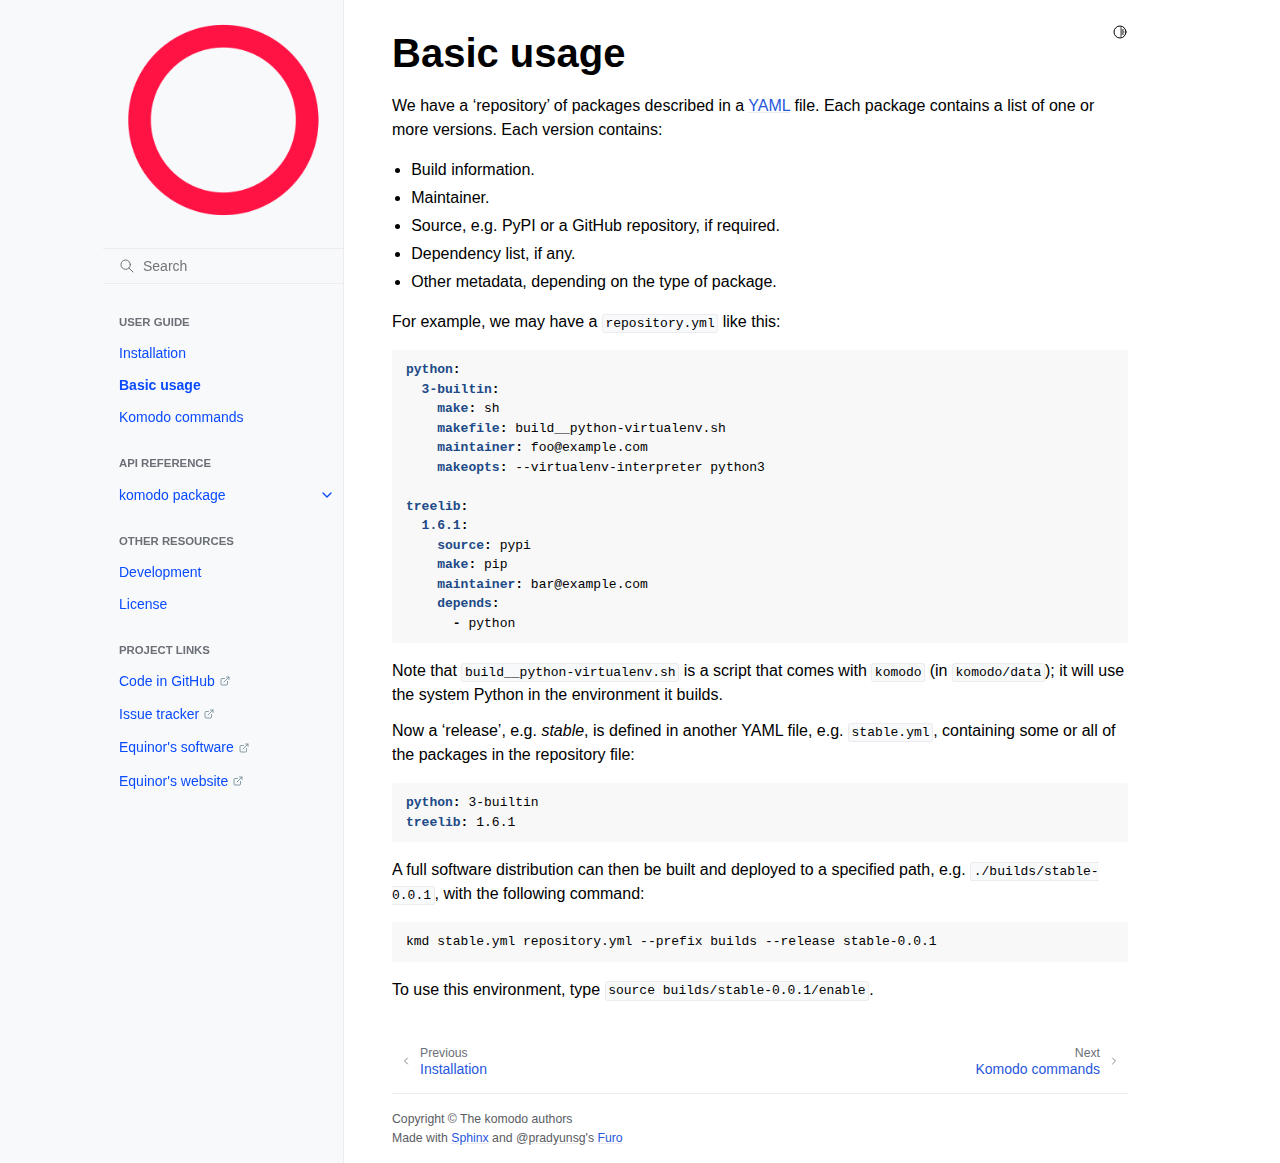
==== commit 8547a419: "Deploying to gh-pages from @ equinor/komodo@e21d95b8ad19335fe5e648b0cfa4068cdfef160b 🚀" ====
--- a/basic-usage.html
+++ b/basic-usage.html
@@ -5,10 +5,10 @@
     <meta name="color-scheme" content="light dark"><meta name="viewport" content="width=device-width, initial-scale=1" />
 <link rel="index" title="Index" href="genindex.html" /><link rel="search" title="Search" href="search.html" /><link rel="next" title="Komodo commands" href="commands.html" /><link rel="prev" title="Installation" href="installation.html" />
 
-    <link rel="shortcut icon" href="_static/favicon.ico"/><!-- Generated with Sphinx 7.3.7 and Furo 2024.01.29 -->
+    <link rel="shortcut icon" href="_static/favicon.ico"/><!-- Generated with Sphinx 7.3.7 and Furo 2024.04.27 -->
         <title>Basic usage - komodo documentation</title>
       <link rel="stylesheet" type="text/css" href="_static/pygments.css?v=a746c00c" />
-    <link rel="stylesheet" type="text/css" href="_static/styles/furo.css?v=135e06be" />
+    <link rel="stylesheet" type="text/css" href="_static/styles/furo.css?v=437aa6ec" />
     <link rel="stylesheet" type="text/css" href="_static/styles/furo-extensions.css?v=36a5483c" />
     <link rel="stylesheet" type="text/css" href="_static/custom.css?v=675db473" />
     
@@ -112,6 +112,8 @@
 <label class="overlay toc-overlay" for="__toc">
   <div class="visually-hidden">Hide table of contents sidebar</div>
 </label>
+
+<a class="skip-to-content muted-link" href="#furo-main-content">Skip to content</a>
 
 
 
@@ -218,7 +220,7 @@
             <i class="icon"><svg><use href="#svg-toc"></use></svg></i>
           </label>
         </div>
-        <article role="main">
+        <article role="main" id="furo-main-content">
           <section class="tex2jax_ignore mathjax_ignore" id="basic-usage">
 <h1>Basic usage<a class="headerlink" href="#basic-usage" title="Link to this heading">¶</a></h1>
 <p>We have a ‘repository’ of packages described in a
@@ -316,6 +318,6 @@
 </div><script src="_static/documentation_options.js?v=5929fcd5"></script>
     <script src="_static/doctools.js?v=9a2dae69"></script>
     <script src="_static/sphinx_highlight.js?v=dc90522c"></script>
-    <script src="_static/scripts/furo.js?v=32e29ea5"></script>
+    <script src="_static/scripts/furo.js?v=4e2eecee"></script>
     </body>
 </html>--- a/_static/styles/furo.css
+++ b/_static/styles/furo.css
@@ -1,2 +1,2 @@
-/*! normalize.css v8.0.1 | MIT License | github.com/necolas/normalize.css */html{-webkit-text-size-adjust:100%;line-height:1.15}body{margin:0}main{display:block}h1{font-size:2em;margin:.67em 0}hr{box-sizing:content-box;height:0;overflow:visible}pre{font-family:monospace,monospace;font-size:1em}a{background-color:transparent}abbr[title]{border-bottom:none;text-decoration:underline;text-decoration:underline dotted}b,strong{font-weight:bolder}code,kbd,samp{font-family:monospace,monospace;font-size:1em}sub,sup{font-size:75%;line-height:0;position:relative;vertical-align:baseline}sub{bottom:-.25em}sup{top:-.5em}img{border-style:none}button,input,optgroup,select,textarea{font-family:inherit;font-size:100%;line-height:1.15;margin:0}button,input{overflow:visible}button,select{text-transform:none}[type=button],[type=reset],[type=submit],button{-webkit-appearance:button}[type=button]::-moz-focus-inner,[type=reset]::-moz-focus-inner,[type=submit]::-moz-focus-inner,button::-moz-focus-inner{border-style:none;padding:0}[type=button]:-moz-focusring,[type=reset]:-moz-focusring,[type=submit]:-moz-focusring,button:-moz-focusring{outline:1px dotted ButtonText}fieldset{padding:.35em .75em .625em}legend{box-sizing:border-box;color:inherit;display:table;max-width:100%;padding:0;white-space:normal}progress{vertical-align:baseline}textarea{overflow:auto}[type=checkbox],[type=radio]{box-sizing:border-box;padding:0}[type=number]::-webkit-inner-spin-button,[type=number]::-webkit-outer-spin-button{height:auto}[type=search]{-webkit-appearance:textfield;outline-offset:-2px}[type=search]::-webkit-search-decoration{-webkit-appearance:none}::-webkit-file-upload-button{-webkit-appearance:button;font:inherit}details{display:block}summary{display:list-item}[hidden],template{display:none}@media print{.content-icon-container,.headerlink,.mobile-header,.related-pages{display:none!important}.highlight{border:.1pt solid var(--color-foreground-border)}a,blockquote,dl,ol,pre,table,ul{page-break-inside:avoid}caption,figure,h1,h2,h3,h4,h5,h6,img{page-break-after:avoid;page-break-inside:avoid}dl,ol,ul{page-break-before:avoid}}.visually-hidden{clip:rect(0,0,0,0)!important;border:0!important;height:1px!important;margin:-1px!important;overflow:hidden!important;padding:0!important;position:absolute!important;white-space:nowrap!important;width:1px!important}:-moz-focusring{outline:auto}body{--font-stack:-apple-system,BlinkMacSystemFont,Segoe UI,Helvetica,Arial,sans-serif,Apple Color Emoji,Segoe UI Emoji;--font-stack--monospace:"SFMono-Regular",Menlo,Consolas,Monaco,Liberation Mono,Lucida Console,monospace;--font-size--normal:100%;--font-size--small:87.5%;--font-size--small--2:81.25%;--font-size--small--3:75%;--font-size--small--4:62.5%;--sidebar-caption-font-size:var(--font-size--small--2);--sidebar-item-font-size:var(--font-size--small);--sidebar-search-input-font-size:var(--font-size--small);--toc-font-size:var(--font-size--small--3);--toc-font-size--mobile:var(--font-size--normal);--toc-title-font-size:var(--font-size--small--4);--admonition-font-size:0.8125rem;--admonition-title-font-size:0.8125rem;--code-font-size:var(--font-size--small--2);--api-font-size:var(--font-size--small);--header-height:calc(var(--sidebar-item-line-height) + var(--sidebar-item-spacing-vertical)*4);--header-padding:0.5rem;--sidebar-tree-space-above:1.5rem;--sidebar-caption-space-above:1rem;--sidebar-item-line-height:1rem;--sidebar-item-spacing-vertical:0.5rem;--sidebar-item-spacing-horizontal:1rem;--sidebar-item-height:calc(var(--sidebar-item-line-height) + var(--sidebar-item-spacing-vertical)*2);--sidebar-expander-width:var(--sidebar-item-height);--sidebar-search-space-above:0.5rem;--sidebar-search-input-spacing-vertical:0.5rem;--sidebar-search-input-spacing-horizontal:0.5rem;--sidebar-search-input-height:1rem;--sidebar-search-icon-size:var(--sidebar-search-input-height);--toc-title-padding:0.25rem 0;--toc-spacing-vertical:1.5rem;--toc-spacing-horizontal:1.5rem;--toc-item-spacing-vertical:0.4rem;--toc-item-spacing-horizontal:1rem;--icon-search:url('data:image/svg+xml;charset=utf-8,<svg xmlns="http://www.w3.org/2000/svg" viewBox="0 0 24 24" stroke-width="1.5" stroke="currentColor" fill="none" stroke-linecap="round" stroke-linejoin="round"><path d="M0 0h24v24H0z" stroke="none"/><circle cx="10" cy="10" r="7"/><path d="m21 21-6-6"/></svg>');--icon-pencil:url('data:image/svg+xml;charset=utf-8,<svg xmlns="http://www.w3.org/2000/svg" viewBox="0 0 24 24"><path d="M20.71 7.04c.39-.39.39-1.04 0-1.41l-2.34-2.34c-.37-.39-1.02-.39-1.41 0l-1.84 1.83 3.75 3.75M3 17.25V21h3.75L17.81 9.93l-3.75-3.75L3 17.25z"/></svg>');--icon-abstract:url('data:image/svg+xml;charset=utf-8,<svg xmlns="http://www.w3.org/2000/svg" viewBox="0 0 24 24"><path d="M4 5h16v2H4V5m0 4h16v2H4V9m0 4h16v2H4v-2m0 4h10v2H4v-2z"/></svg>');--icon-info:url('data:image/svg+xml;charset=utf-8,<svg xmlns="http://www.w3.org/2000/svg" viewBox="0 0 24 24"><path d="M13 9h-2V7h2m0 10h-2v-6h2m-1-9A10 10 0 0 0 2 12a10 10 0 0 0 10 10 10 10 0 0 0 10-10A10 10 0 0 0 12 2z"/></svg>');--icon-flame:url('data:image/svg+xml;charset=utf-8,<svg xmlns="http://www.w3.org/2000/svg" viewBox="0 0 24 24"><path d="M17.55 11.2c-.23-.3-.5-.56-.76-.82-.65-.6-1.4-1.03-2.03-1.66C13.3 7.26 13 4.85 13.91 3c-.91.23-1.75.75-2.45 1.32-2.54 2.08-3.54 5.75-2.34 8.9.04.1.08.2.08.33 0 .22-.15.42-.35.5-.22.1-.46.04-.64-.12a.83.83 0 0 1-.15-.17c-1.1-1.43-1.28-3.48-.53-5.12C5.89 10 5 12.3 5.14 14.47c.04.5.1 1 .27 1.5.14.6.4 1.2.72 1.73 1.04 1.73 2.87 2.97 4.84 3.22 2.1.27 4.35-.12 5.96-1.6 1.8-1.66 2.45-4.32 1.5-6.6l-.13-.26c-.2-.46-.47-.87-.8-1.25l.05-.01m-3.1 6.3c-.28.24-.73.5-1.08.6-1.1.4-2.2-.16-2.87-.82 1.19-.28 1.89-1.16 2.09-2.05.17-.8-.14-1.46-.27-2.23-.12-.74-.1-1.37.18-2.06.17.38.37.76.6 1.06.76 1 1.95 1.44 2.2 2.8.04.14.06.28.06.43.03.82-.32 1.72-.92 2.27h.01z"/></svg>');--icon-question:url('data:image/svg+xml;charset=utf-8,<svg xmlns="http://www.w3.org/2000/svg" viewBox="0 0 24 24"><path d="m15.07 11.25-.9.92C13.45 12.89 13 13.5 13 15h-2v-.5c0-1.11.45-2.11 1.17-2.83l1.24-1.26c.37-.36.59-.86.59-1.41a2 2 0 0 0-2-2 2 2 0 0 0-2 2H8a4 4 0 0 1 4-4 4 4 0 0 1 4 4 3.2 3.2 0 0 1-.93 2.25M13 19h-2v-2h2M12 2A10 10 0 0 0 2 12a10 10 0 0 0 10 10 10 10 0 0 0 10-10c0-5.53-4.5-10-10-10z"/></svg>');--icon-warning:url('data:image/svg+xml;charset=utf-8,<svg xmlns="http://www.w3.org/2000/svg" viewBox="0 0 24 24"><path d="M13 14h-2v-4h2m0 8h-2v-2h2M1 21h22L12 2 1 21z"/></svg>');--icon-failure:url('data:image/svg+xml;charset=utf-8,<svg xmlns="http://www.w3.org/2000/svg" viewBox="0 0 24 24"><path d="M12 2c5.53 0 10 4.47 10 10s-4.47 10-10 10S2 17.53 2 12 6.47 2 12 2m3.59 5L12 10.59 8.41 7 7 8.41 10.59 12 7 15.59 8.41 17 12 13.41 15.59 17 17 15.59 13.41 12 17 8.41 15.59 7z"/></svg>');--icon-spark:url('data:image/svg+xml;charset=utf-8,<svg xmlns="http://www.w3.org/2000/svg" viewBox="0 0 24 24"><path d="m11.5 20 4.86-9.73H13V4l-5 9.73h3.5V20M12 2c2.75 0 5.1 1 7.05 2.95C21 6.9 22 9.25 22 12s-1 5.1-2.95 7.05C17.1 21 14.75 22 12 22s-5.1-1-7.05-2.95C3 17.1 2 14.75 2 12s1-5.1 2.95-7.05C6.9 3 9.25 2 12 2z"/></svg>');--color-admonition-title--caution:#ff9100;--color-admonition-title-background--caution:rgba(255,145,0,.2);--color-admonition-title--warning:#ff9100;--color-admonition-title-background--warning:rgba(255,145,0,.2);--color-admonition-title--danger:#ff5252;--color-admonition-title-background--danger:rgba(255,82,82,.2);--color-admonition-title--attention:#ff5252;--color-admonition-title-background--attention:rgba(255,82,82,.2);--color-admonition-title--error:#ff5252;--color-admonition-title-background--error:rgba(255,82,82,.2);--color-admonition-title--hint:#00c852;--color-admonition-title-background--hint:rgba(0,200,82,.2);--color-admonition-title--tip:#00c852;--color-admonition-title-background--tip:rgba(0,200,82,.2);--color-admonition-title--important:#00bfa5;--color-admonition-title-background--important:rgba(0,191,165,.2);--color-admonition-title--note:#00b0ff;--color-admonition-title-background--note:rgba(0,176,255,.2);--color-admonition-title--seealso:#448aff;--color-admonition-title-background--seealso:rgba(68,138,255,.2);--color-admonition-title--admonition-todo:grey;--color-admonition-title-background--admonition-todo:hsla(0,0%,50%,.2);--color-admonition-title:#651fff;--color-admonition-title-background:rgba(101,31,255,.2);--icon-admonition-default:var(--icon-abstract);--color-topic-title:#14b8a6;--color-topic-title-background:rgba(20,184,166,.2);--icon-topic-default:var(--icon-pencil);--color-problematic:#b30000;--color-foreground-primary:#000;--color-foreground-secondary:#5a5c63;--color-foreground-muted:#646776;--color-foreground-border:#878787;--color-background-primary:#fff;--color-background-secondary:#f8f9fb;--color-background-hover:#efeff4;--color-background-hover--transparent:#efeff400;--color-background-border:#eeebee;--color-background-item:#ccc;--color-announcement-background:#000000dd;--color-announcement-text:#eeebee;--color-brand-primary:#2962ff;--color-brand-content:#2a5adf;--color-api-background:var(--color-background-hover--transparent);--color-api-background-hover:var(--color-background-hover);--color-api-overall:var(--color-foreground-secondary);--color-api-name:var(--color-problematic);--color-api-pre-name:var(--color-problematic);--color-api-paren:var(--color-foreground-secondary);--color-api-keyword:var(--color-foreground-primary);--color-highlight-on-target:#ffc;--color-inline-code-background:var(--color-background-secondary);--color-highlighted-background:#def;--color-highlighted-text:var(--color-foreground-primary);--color-guilabel-background:#ddeeff80;--color-guilabel-border:#bedaf580;--color-guilabel-text:var(--color-foreground-primary);--color-admonition-background:transparent;--color-table-header-background:var(--color-background-secondary);--color-table-border:var(--color-background-border);--color-card-border:var(--color-background-secondary);--color-card-background:transparent;--color-card-marginals-background:var(--color-background-secondary);--color-header-background:var(--color-background-primary);--color-header-border:var(--color-background-border);--color-header-text:var(--color-foreground-primary);--color-sidebar-background:var(--color-background-secondary);--color-sidebar-background-border:var(--color-background-border);--color-sidebar-brand-text:var(--color-foreground-primary);--color-sidebar-caption-text:var(--color-foreground-muted);--color-sidebar-link-text:var(--color-foreground-secondary);--color-sidebar-link-text--top-level:var(--color-brand-primary);--color-sidebar-item-background:var(--color-sidebar-background);--color-sidebar-item-background--current:var( --color-sidebar-item-background );--color-sidebar-item-background--hover:linear-gradient(90deg,var(--color-background-hover--transparent) 0%,var(--color-background-hover) var(--sidebar-item-spacing-horizontal),var(--color-background-hover) 100%);--color-sidebar-item-expander-background:transparent;--color-sidebar-item-expander-background--hover:var( --color-background-hover );--color-sidebar-search-text:var(--color-foreground-primary);--color-sidebar-search-background:var(--color-background-secondary);--color-sidebar-search-background--focus:var(--color-background-primary);--color-sidebar-search-border:var(--color-background-border);--color-sidebar-search-icon:var(--color-foreground-muted);--color-toc-background:var(--color-background-primary);--color-toc-title-text:var(--color-foreground-muted);--color-toc-item-text:var(--color-foreground-secondary);--color-toc-item-text--hover:var(--color-foreground-primary);--color-toc-item-text--active:var(--color-brand-primary);--color-content-foreground:var(--color-foreground-primary);--color-content-background:transparent;--color-link:var(--color-brand-content);--color-link--hover:var(--color-brand-content);--color-link-underline:var(--color-background-border);--color-link-underline--hover:var(--color-foreground-border)}.only-light{display:block!important}html body .only-dark{display:none!important}@media not print{body[data-theme=dark]{--color-problematic:#ee5151;--color-foreground-primary:#ffffffcc;--color-foreground-secondary:#9ca0a5;--color-foreground-muted:#81868d;--color-foreground-border:#666;--color-background-primary:#131416;--color-background-secondary:#1a1c1e;--color-background-hover:#1e2124;--color-background-hover--transparent:#1e212400;--color-background-border:#303335;--color-background-item:#444;--color-announcement-background:#000000dd;--color-announcement-text:#eeebee;--color-brand-primary:#2b8cee;--color-brand-content:#368ce2;--color-highlighted-background:#083563;--color-guilabel-background:#08356380;--color-guilabel-border:#13395f80;--color-api-keyword:var(--color-foreground-secondary);--color-highlight-on-target:#330;--color-admonition-background:#18181a;--color-card-border:var(--color-background-secondary);--color-card-background:#18181a;--color-card-marginals-background:var(--color-background-hover)}html body[data-theme=dark] .only-light{display:none!important}body[data-theme=dark] .only-dark{display:block!important}@media(prefers-color-scheme:dark){body:not([data-theme=light]){--color-problematic:#ee5151;--color-foreground-primary:#ffffffcc;--color-foreground-secondary:#9ca0a5;--color-foreground-muted:#81868d;--color-foreground-border:#666;--color-background-primary:#131416;--color-background-secondary:#1a1c1e;--color-background-hover:#1e2124;--color-background-hover--transparent:#1e212400;--color-background-border:#303335;--color-background-item:#444;--color-announcement-background:#000000dd;--color-announcement-text:#eeebee;--color-brand-primary:#2b8cee;--color-brand-content:#368ce2;--color-highlighted-background:#083563;--color-guilabel-background:#08356380;--color-guilabel-border:#13395f80;--color-api-keyword:var(--color-foreground-secondary);--color-highlight-on-target:#330;--color-admonition-background:#18181a;--color-card-border:var(--color-background-secondary);--color-card-background:#18181a;--color-card-marginals-background:var(--color-background-hover)}html body:not([data-theme=light]) .only-light{display:none!important}body:not([data-theme=light]) .only-dark{display:block!important}}}body[data-theme=auto] .theme-toggle svg.theme-icon-when-auto,body[data-theme=dark] .theme-toggle svg.theme-icon-when-dark,body[data-theme=light] .theme-toggle svg.theme-icon-when-light{display:block}body{font-family:var(--font-stack)}code,kbd,pre,samp{font-family:var(--font-stack--monospace)}body{-webkit-font-smoothing:antialiased;-moz-osx-font-smoothing:grayscale}article{line-height:1.5}h1,h2,h3,h4,h5,h6{border-radius:.5rem;font-weight:700;line-height:1.25;margin:.5rem -.5rem;padding-left:.5rem;padding-right:.5rem}h1+p,h2+p,h3+p,h4+p,h5+p,h6+p{margin-top:0}h1{font-size:2.5em;margin-bottom:1rem}h1,h2{margin-top:1.75rem}h2{font-size:2em}h3{font-size:1.5em}h4{font-size:1.25em}h5{font-size:1.125em}h6{font-size:1em}small{font-size:80%;opacity:75%}p{margin-bottom:.75rem;margin-top:.5rem}hr.docutils{background-color:var(--color-background-border);border:0;height:1px;margin:2rem 0;padding:0}.centered{text-align:center}a{color:var(--color-link);text-decoration:underline;text-decoration-color:var(--color-link-underline)}a:hover{color:var(--color-link--hover);text-decoration-color:var(--color-link-underline--hover)}a.muted-link{color:inherit}a.muted-link:hover{color:var(--color-link);text-decoration-color:var(--color-link-underline--hover)}html{overflow-x:hidden;overflow-y:scroll;scroll-behavior:smooth}.sidebar-scroll,.toc-scroll,article[role=main] *{scrollbar-color:var(--color-foreground-border) transparent;scrollbar-width:thin}.sidebar-scroll::-webkit-scrollbar,.toc-scroll::-webkit-scrollbar,article[role=main] ::-webkit-scrollbar{height:.25rem;width:.25rem}.sidebar-scroll::-webkit-scrollbar-thumb,.toc-scroll::-webkit-scrollbar-thumb,article[role=main] ::-webkit-scrollbar-thumb{background-color:var(--color-foreground-border);border-radius:.125rem}body,html{background:var(--color-background-primary);color:var(--color-foreground-primary);height:100%}article{background:var(--color-content-background);color:var(--color-content-foreground);overflow-wrap:break-word}.page{display:flex;min-height:100%}.mobile-header{background-color:var(--color-header-background);border-bottom:1px solid var(--color-header-border);color:var(--color-header-text);display:none;height:var(--header-height);width:100%;z-index:10}.mobile-header.scrolled{border-bottom:none;box-shadow:0 0 .2rem rgba(0,0,0,.1),0 .2rem .4rem rgba(0,0,0,.2)}.mobile-header .header-center a{color:var(--color-header-text);text-decoration:none}.main{display:flex;flex:1}.sidebar-drawer{background:var(--color-sidebar-background);border-right:1px solid var(--color-sidebar-background-border);box-sizing:border-box;display:flex;justify-content:flex-end;min-width:15em;width:calc(50% - 26em)}.sidebar-container,.toc-drawer{box-sizing:border-box;width:15em}.toc-drawer{background:var(--color-toc-background);padding-right:1rem}.sidebar-sticky,.toc-sticky{display:flex;flex-direction:column;height:min(100%,100vh);height:100vh;position:sticky;top:0}.sidebar-scroll,.toc-scroll{flex-grow:1;flex-shrink:1;overflow:auto;scroll-behavior:smooth}.content{display:flex;flex-direction:column;justify-content:space-between;padding:0 3em;width:46em}.icon{display:inline-block;height:1rem;width:1rem}.icon svg{height:100%;width:100%}.announcement{align-items:center;background-color:var(--color-announcement-background);color:var(--color-announcement-text);display:flex;height:var(--header-height);overflow-x:auto}.announcement+.page{min-height:calc(100% - var(--header-height))}.announcement-content{box-sizing:border-box;min-width:100%;padding:.5rem;text-align:center;white-space:nowrap}.announcement-content a{color:var(--color-announcement-text);text-decoration-color:var(--color-announcement-text)}.announcement-content a:hover{color:var(--color-announcement-text);text-decoration-color:var(--color-link--hover)}.no-js .theme-toggle-container{display:none}.theme-toggle-container{vertical-align:middle}.theme-toggle{background:transparent;border:none;cursor:pointer;padding:0}.theme-toggle svg{color:var(--color-foreground-primary);display:none;height:1rem;vertical-align:middle;width:1rem}.theme-toggle-header{float:left;padding:1rem .5rem}.nav-overlay-icon,.toc-overlay-icon{cursor:pointer;display:none}.nav-overlay-icon .icon,.toc-overlay-icon .icon{color:var(--color-foreground-secondary);height:1rem;width:1rem}.nav-overlay-icon,.toc-header-icon{align-items:center;justify-content:center}.toc-content-icon{height:1.5rem;width:1.5rem}.content-icon-container{display:flex;float:right;gap:.5rem;margin-bottom:1rem;margin-left:1rem;margin-top:1.5rem}.content-icon-container .edit-this-page svg{color:inherit;height:1rem;width:1rem}.sidebar-toggle{display:none;position:absolute}.sidebar-toggle[name=__toc]{left:20px}.sidebar-toggle:checked{left:40px}.overlay{background-color:rgba(0,0,0,.54);height:0;opacity:0;position:fixed;top:0;transition:width 0ms,height 0ms,opacity .25s ease-out;width:0}.sidebar-overlay{z-index:20}.toc-overlay{z-index:40}.sidebar-drawer{transition:left .25s ease-in-out;z-index:30}.toc-drawer{transition:right .25s ease-in-out;z-index:50}#__navigation:checked~.sidebar-overlay{height:100%;opacity:1;width:100%}#__navigation:checked~.page .sidebar-drawer{left:0;top:0}#__toc:checked~.toc-overlay{height:100%;opacity:1;width:100%}#__toc:checked~.page .toc-drawer{right:0;top:0}.back-to-top{background:var(--color-background-primary);border-radius:1rem;box-shadow:0 .2rem .5rem rgba(0,0,0,.05),0 0 1px 0 hsla(220,9%,46%,.502);display:none;font-size:.8125rem;left:0;margin-left:50%;padding:.5rem .75rem .5rem .5rem;position:fixed;text-decoration:none;top:1rem;transform:translateX(-50%);z-index:10}.back-to-top svg{fill:currentColor;display:inline-block;height:1rem;width:1rem}.back-to-top span{margin-left:.25rem}.show-back-to-top .back-to-top{align-items:center;display:flex}@media(min-width:97em){html{font-size:110%}}@media(max-width:82em){.toc-content-icon{display:flex}.toc-drawer{border-left:1px solid var(--color-background-muted);height:100vh;position:fixed;right:-15em;top:0}.toc-tree{border-left:none;font-size:var(--toc-font-size--mobile)}.sidebar-drawer{width:calc(50% - 18.5em)}}@media(max-width:67em){.nav-overlay-icon{display:flex}.sidebar-drawer{height:100vh;left:-15em;position:fixed;top:0;width:15em}.toc-header-icon{display:flex}.theme-toggle-content,.toc-content-icon{display:none}.theme-toggle-header{display:block}.mobile-header{align-items:center;display:flex;justify-content:space-between;position:sticky;top:0}.mobile-header .header-left,.mobile-header .header-right{display:flex;height:var(--header-height);padding:0 var(--header-padding)}.mobile-header .header-left label,.mobile-header .header-right label{height:100%;-webkit-user-select:none;-moz-user-select:none;user-select:none;width:100%}.nav-overlay-icon .icon,.theme-toggle svg{height:1.25rem;width:1.25rem}:target{scroll-margin-top:var(--header-height)}.back-to-top{top:calc(var(--header-height) + .5rem)}.page{flex-direction:column;justify-content:center}.content{margin-left:auto;margin-right:auto}}@media(max-width:52em){.content{overflow-x:auto;width:100%}}@media(max-width:46em){.content{padding:0 1em}article aside.sidebar{float:none;margin:1rem 0;width:100%}}.admonition,.topic{background:var(--color-admonition-background);border-radius:.2rem;box-shadow:0 .2rem .5rem rgba(0,0,0,.05),0 0 .0625rem rgba(0,0,0,.1);font-size:var(--admonition-font-size);margin:1rem auto;overflow:hidden;padding:0 .5rem .5rem;page-break-inside:avoid}.admonition>:nth-child(2),.topic>:nth-child(2){margin-top:0}.admonition>:last-child,.topic>:last-child{margin-bottom:0}.admonition p.admonition-title,p.topic-title{font-size:var(--admonition-title-font-size);font-weight:500;line-height:1.3;margin:0 -.5rem .5rem;padding:.4rem .5rem .4rem 2rem;position:relative}.admonition p.admonition-title:before,p.topic-title:before{content:"";height:1rem;left:.5rem;position:absolute;width:1rem}p.admonition-title{background-color:var(--color-admonition-title-background)}p.admonition-title:before{background-color:var(--color-admonition-title);-webkit-mask-image:var(--icon-admonition-default);mask-image:var(--icon-admonition-default);-webkit-mask-repeat:no-repeat;mask-repeat:no-repeat}p.topic-title{background-color:var(--color-topic-title-background)}p.topic-title:before{background-color:var(--color-topic-title);-webkit-mask-image:var(--icon-topic-default);mask-image:var(--icon-topic-default);-webkit-mask-repeat:no-repeat;mask-repeat:no-repeat}.admonition{border-left:.2rem solid var(--color-admonition-title)}.admonition.caution{border-left-color:var(--color-admonition-title--caution)}.admonition.caution>.admonition-title{background-color:var(--color-admonition-title-background--caution)}.admonition.caution>.admonition-title:before{background-color:var(--color-admonition-title--caution);-webkit-mask-image:var(--icon-spark);mask-image:var(--icon-spark)}.admonition.warning{border-left-color:var(--color-admonition-title--warning)}.admonition.warning>.admonition-title{background-color:var(--color-admonition-title-background--warning)}.admonition.warning>.admonition-title:before{background-color:var(--color-admonition-title--warning);-webkit-mask-image:var(--icon-warning);mask-image:var(--icon-warning)}.admonition.danger{border-left-color:var(--color-admonition-title--danger)}.admonition.danger>.admonition-title{background-color:var(--color-admonition-title-background--danger)}.admonition.danger>.admonition-title:before{background-color:var(--color-admonition-title--danger);-webkit-mask-image:var(--icon-spark);mask-image:var(--icon-spark)}.admonition.attention{border-left-color:var(--color-admonition-title--attention)}.admonition.attention>.admonition-title{background-color:var(--color-admonition-title-background--attention)}.admonition.attention>.admonition-title:before{background-color:var(--color-admonition-title--attention);-webkit-mask-image:var(--icon-warning);mask-image:var(--icon-warning)}.admonition.error{border-left-color:var(--color-admonition-title--error)}.admonition.error>.admonition-title{background-color:var(--color-admonition-title-background--error)}.admonition.error>.admonition-title:before{background-color:var(--color-admonition-title--error);-webkit-mask-image:var(--icon-failure);mask-image:var(--icon-failure)}.admonition.hint{border-left-color:var(--color-admonition-title--hint)}.admonition.hint>.admonition-title{background-color:var(--color-admonition-title-background--hint)}.admonition.hint>.admonition-title:before{background-color:var(--color-admonition-title--hint);-webkit-mask-image:var(--icon-question);mask-image:var(--icon-question)}.admonition.tip{border-left-color:var(--color-admonition-title--tip)}.admonition.tip>.admonition-title{background-color:var(--color-admonition-title-background--tip)}.admonition.tip>.admonition-title:before{background-color:var(--color-admonition-title--tip);-webkit-mask-image:var(--icon-info);mask-image:var(--icon-info)}.admonition.important{border-left-color:var(--color-admonition-title--important)}.admonition.important>.admonition-title{background-color:var(--color-admonition-title-background--important)}.admonition.important>.admonition-title:before{background-color:var(--color-admonition-title--important);-webkit-mask-image:var(--icon-flame);mask-image:var(--icon-flame)}.admonition.note{border-left-color:var(--color-admonition-title--note)}.admonition.note>.admonition-title{background-color:var(--color-admonition-title-background--note)}.admonition.note>.admonition-title:before{background-color:var(--color-admonition-title--note);-webkit-mask-image:var(--icon-pencil);mask-image:var(--icon-pencil)}.admonition.seealso{border-left-color:var(--color-admonition-title--seealso)}.admonition.seealso>.admonition-title{background-color:var(--color-admonition-title-background--seealso)}.admonition.seealso>.admonition-title:before{background-color:var(--color-admonition-title--seealso);-webkit-mask-image:var(--icon-info);mask-image:var(--icon-info)}.admonition.admonition-todo{border-left-color:var(--color-admonition-title--admonition-todo)}.admonition.admonition-todo>.admonition-title{background-color:var(--color-admonition-title-background--admonition-todo)}.admonition.admonition-todo>.admonition-title:before{background-color:var(--color-admonition-title--admonition-todo);-webkit-mask-image:var(--icon-pencil);mask-image:var(--icon-pencil)}.admonition-todo>.admonition-title{text-transform:uppercase}dl[class]:not(.option-list):not(.field-list):not(.footnote):not(.glossary):not(.simple) dd{margin-left:2rem}dl[class]:not(.option-list):not(.field-list):not(.footnote):not(.glossary):not(.simple) dd>:first-child{margin-top:.125rem}dl[class]:not(.option-list):not(.field-list):not(.footnote):not(.glossary):not(.simple) .field-list,dl[class]:not(.option-list):not(.field-list):not(.footnote):not(.glossary):not(.simple) dd>:last-child{margin-bottom:.75rem}dl[class]:not(.option-list):not(.field-list):not(.footnote):not(.glossary):not(.simple) .field-list>dt{font-size:var(--font-size--small);text-transform:uppercase}dl[class]:not(.option-list):not(.field-list):not(.footnote):not(.glossary):not(.simple) .field-list dd:empty{margin-bottom:.5rem}dl[class]:not(.option-list):not(.field-list):not(.footnote):not(.glossary):not(.simple) .field-list dd>ul{margin-left:-1.2rem}dl[class]:not(.option-list):not(.field-list):not(.footnote):not(.glossary):not(.simple) .field-list dd>ul>li>p:nth-child(2){margin-top:0}dl[class]:not(.option-list):not(.field-list):not(.footnote):not(.glossary):not(.simple) .field-list dd>ul>li>p+p:last-child:empty{margin-bottom:0;margin-top:0}dl[class]:not(.option-list):not(.field-list):not(.footnote):not(.glossary):not(.simple)>dt{color:var(--color-api-overall)}.sig:not(.sig-inline){background:var(--color-api-background);border-radius:.25rem;font-family:var(--font-stack--monospace);font-size:var(--api-font-size);font-weight:700;margin-left:-.25rem;margin-right:-.25rem;padding:.25rem .5rem .25rem 3em;text-indent:-2.5em;transition:background .1s ease-out}.sig:not(.sig-inline):hover{background:var(--color-api-background-hover)}.sig:not(.sig-inline) a.reference .viewcode-link{font-weight:400;width:3.5rem}em.property{font-style:normal}em.property:first-child{color:var(--color-api-keyword)}.sig-name{color:var(--color-api-name)}.sig-prename{color:var(--color-api-pre-name);font-weight:400}.sig-paren{color:var(--color-api-paren)}.sig-param{font-style:normal}.versionmodified{font-style:italic}div.deprecated p,div.versionadded p,div.versionchanged p{margin-bottom:.125rem;margin-top:.125rem}.viewcode-back,.viewcode-link{float:right;text-align:right}.line-block{margin-bottom:.75rem;margin-top:.5rem}.line-block .line-block{margin-bottom:0;margin-top:0;padding-left:1rem}.code-block-caption,article p.caption,table>caption{font-size:var(--font-size--small);text-align:center}.toctree-wrapper.compound .caption,.toctree-wrapper.compound :not(.caption)>.caption-text{font-size:var(--font-size--small);margin-bottom:0;text-align:initial;text-transform:uppercase}.toctree-wrapper.compound>ul{margin-bottom:0;margin-top:0}.sig-inline,code.literal{background:var(--color-inline-code-background);border-radius:.2em;font-size:var(--font-size--small--2);padding:.1em .2em}pre.literal-block .sig-inline,pre.literal-block code.literal{font-size:inherit;padding:0}p .sig-inline,p code.literal{border:1px solid var(--color-background-border)}.sig-inline{font-family:var(--font-stack--monospace)}div[class*=" highlight-"],div[class^=highlight-]{display:flex;margin:1em 0}div[class*=" highlight-"] .table-wrapper,div[class^=highlight-] .table-wrapper,pre{margin:0;padding:0}pre{overflow:auto}article[role=main] .highlight pre{line-height:1.5}.highlight pre,pre.literal-block{font-size:var(--code-font-size);padding:.625rem .875rem}pre.literal-block{background-color:var(--color-code-background);border-radius:.2rem;color:var(--color-code-foreground);margin-bottom:1rem;margin-top:1rem}.highlight{border-radius:.2rem;width:100%}.highlight .gp,.highlight span.linenos{pointer-events:none;-webkit-user-select:none;-moz-user-select:none;user-select:none}.highlight .hll{display:block;margin-left:-.875rem;margin-right:-.875rem;padding-left:.875rem;padding-right:.875rem}.code-block-caption{background-color:var(--color-code-background);border-bottom:1px solid;border-radius:.25rem;border-bottom-left-radius:0;border-bottom-right-radius:0;border-color:var(--color-background-border);color:var(--color-code-foreground);display:flex;font-weight:300;padding:.625rem .875rem}.code-block-caption+div[class]{margin-top:0}.code-block-caption+div[class] pre{border-top-left-radius:0;border-top-right-radius:0}.highlighttable{display:block;width:100%}.highlighttable tbody{display:block}.highlighttable tr{display:flex}.highlighttable td.linenos{background-color:var(--color-code-background);border-bottom-left-radius:.2rem;border-top-left-radius:.2rem;color:var(--color-code-foreground);padding:.625rem 0 .625rem .875rem}.highlighttable .linenodiv{box-shadow:-.0625rem 0 var(--color-foreground-border) inset;font-size:var(--code-font-size);padding-right:.875rem}.highlighttable td.code{display:block;flex:1;overflow:hidden;padding:0}.highlighttable td.code .highlight{border-bottom-left-radius:0;border-top-left-radius:0}.highlight span.linenos{box-shadow:-.0625rem 0 var(--color-foreground-border) inset;display:inline-block;margin-right:.875rem;padding-left:0;padding-right:.875rem}.footnote-reference{font-size:var(--font-size--small--4);vertical-align:super}dl.footnote.brackets{color:var(--color-foreground-secondary);display:grid;font-size:var(--font-size--small);grid-template-columns:max-content auto}dl.footnote.brackets dt{margin:0}dl.footnote.brackets dt>.fn-backref{margin-left:.25rem}dl.footnote.brackets dt:after{content:":"}dl.footnote.brackets dt .brackets:before{content:"["}dl.footnote.brackets dt .brackets:after{content:"]"}dl.footnote.brackets dd{margin:0;padding:0 1rem}aside.footnote{color:var(--color-foreground-secondary);font-size:var(--font-size--small)}aside.footnote>span,div.citation>span{float:left;font-weight:500;padding-right:.25rem}aside.footnote>p,div.citation>p{margin-left:2rem}img{box-sizing:border-box;height:auto;max-width:100%}article .figure,article figure{border-radius:.2rem;margin:0}article .figure :last-child,article figure :last-child{margin-bottom:0}article .align-left{clear:left;float:left;margin:0 1rem 1rem}article .align-right{clear:right;float:right;margin:0 1rem 1rem}article .align-center,article .align-default{display:block;margin-left:auto;margin-right:auto;text-align:center}article table.align-default{display:table;text-align:initial}.domainindex-jumpbox,.genindex-jumpbox{border-bottom:1px solid var(--color-background-border);border-top:1px solid var(--color-background-border);padding:.25rem}.domainindex-section h2,.genindex-section h2{margin-bottom:.5rem;margin-top:.75rem}.domainindex-section ul,.genindex-section ul{margin-bottom:0;margin-top:0}ol,ul{margin-bottom:1rem;margin-top:1rem;padding-left:1.2rem}ol li>p:first-child,ul li>p:first-child{margin-bottom:.25rem;margin-top:.25rem}ol li>p:last-child,ul li>p:last-child{margin-top:.25rem}ol li>ol,ol li>ul,ul li>ol,ul li>ul{margin-bottom:.5rem;margin-top:.5rem}ol.arabic{list-style:decimal}ol.loweralpha{list-style:lower-alpha}ol.upperalpha{list-style:upper-alpha}ol.lowerroman{list-style:lower-roman}ol.upperroman{list-style:upper-roman}.simple li>ol,.simple li>ul,.toctree-wrapper li>ol,.toctree-wrapper li>ul{margin-bottom:0;margin-top:0}.field-list dt,.option-list dt,dl.footnote dt,dl.glossary dt,dl.simple dt,dl:not([class]) dt{font-weight:500;margin-top:.25rem}.field-list dt+dt,.option-list dt+dt,dl.footnote dt+dt,dl.glossary dt+dt,dl.simple dt+dt,dl:not([class]) dt+dt{margin-top:0}.field-list dt .classifier:before,.option-list dt .classifier:before,dl.footnote dt .classifier:before,dl.glossary dt .classifier:before,dl.simple dt .classifier:before,dl:not([class]) dt .classifier:before{content:":";margin-left:.2rem;margin-right:.2rem}.field-list dd ul,.field-list dd>p:first-child,.option-list dd ul,.option-list dd>p:first-child,dl.footnote dd ul,dl.footnote dd>p:first-child,dl.glossary dd ul,dl.glossary dd>p:first-child,dl.simple dd ul,dl.simple dd>p:first-child,dl:not([class]) dd ul,dl:not([class]) dd>p:first-child{margin-top:.125rem}.field-list dd ul,.option-list dd ul,dl.footnote dd ul,dl.glossary dd ul,dl.simple dd ul,dl:not([class]) dd ul{margin-bottom:.125rem}.math-wrapper{overflow-x:auto;width:100%}div.math{position:relative;text-align:center}div.math .headerlink,div.math:focus .headerlink{display:none}div.math:hover .headerlink{display:inline-block}div.math span.eqno{position:absolute;right:.5rem;top:50%;transform:translateY(-50%);z-index:1}abbr[title]{cursor:help}.problematic{color:var(--color-problematic)}kbd:not(.compound){background-color:var(--color-background-secondary);border:1px solid var(--color-foreground-border);border-radius:.2rem;box-shadow:0 .0625rem 0 rgba(0,0,0,.2),inset 0 0 0 .125rem var(--color-background-primary);color:var(--color-foreground-primary);display:inline-block;font-size:var(--font-size--small--3);margin:0 .2rem;padding:0 .2rem;vertical-align:text-bottom}blockquote{background:var(--color-background-secondary);border-left:4px solid var(--color-background-border);margin-left:0;margin-right:0;padding:.5rem 1rem}blockquote .attribution{font-weight:600;text-align:right}blockquote.highlights,blockquote.pull-quote{font-size:1.25em}blockquote.epigraph,blockquote.pull-quote{border-left-width:0;border-radius:.5rem}blockquote.highlights{background:transparent;border-left-width:0}p .reference img{vertical-align:middle}p.rubric{font-size:1.125em;font-weight:700;line-height:1.25}dd p.rubric{font-size:var(--font-size--small);font-weight:inherit;line-height:inherit;text-transform:uppercase}article .sidebar{background-color:var(--color-background-secondary);border:1px solid var(--color-background-border);border-radius:.2rem;clear:right;float:right;margin-left:1rem;margin-right:0;width:30%}article .sidebar>*{padding-left:1rem;padding-right:1rem}article .sidebar>ol,article .sidebar>ul{padding-left:2.2rem}article .sidebar .sidebar-title{border-bottom:1px solid var(--color-background-border);font-weight:500;margin:0;padding:.5rem 1rem}.table-wrapper{margin-bottom:.5rem;margin-top:1rem;overflow-x:auto;padding:.2rem .2rem .75rem;width:100%}table.docutils{border-collapse:collapse;border-radius:.2rem;border-spacing:0;box-shadow:0 .2rem .5rem rgba(0,0,0,.05),0 0 .0625rem rgba(0,0,0,.1)}table.docutils th{background:var(--color-table-header-background)}table.docutils td,table.docutils th{border-bottom:1px solid var(--color-table-border);border-left:1px solid var(--color-table-border);border-right:1px solid var(--color-table-border);padding:0 .25rem}table.docutils td p,table.docutils th p{margin:.25rem}table.docutils td:first-child,table.docutils th:first-child{border-left:none}table.docutils td:last-child,table.docutils th:last-child{border-right:none}table.docutils td.text-left,table.docutils th.text-left{text-align:left}table.docutils td.text-right,table.docutils th.text-right{text-align:right}table.docutils td.text-center,table.docutils th.text-center{text-align:center}:target{scroll-margin-top:.5rem}@media(max-width:67em){:target{scroll-margin-top:calc(.5rem + var(--header-height))}section>span:target{scroll-margin-top:calc(.8rem + var(--header-height))}}.headerlink{font-weight:100;-webkit-user-select:none;-moz-user-select:none;user-select:none}.code-block-caption>.headerlink,dl dt>.headerlink,figcaption p>.headerlink,h1>.headerlink,h2>.headerlink,h3>.headerlink,h4>.headerlink,h5>.headerlink,h6>.headerlink,p.caption>.headerlink,table>caption>.headerlink{margin-left:.5rem;visibility:hidden}.code-block-caption:hover>.headerlink,dl dt:hover>.headerlink,figcaption p:hover>.headerlink,h1:hover>.headerlink,h2:hover>.headerlink,h3:hover>.headerlink,h4:hover>.headerlink,h5:hover>.headerlink,h6:hover>.headerlink,p.caption:hover>.headerlink,table>caption:hover>.headerlink{visibility:visible}.code-block-caption>.toc-backref,dl dt>.toc-backref,figcaption p>.toc-backref,h1>.toc-backref,h2>.toc-backref,h3>.toc-backref,h4>.toc-backref,h5>.toc-backref,h6>.toc-backref,p.caption>.toc-backref,table>caption>.toc-backref{color:inherit;text-decoration-line:none}figure:hover>figcaption>p>.headerlink,table:hover>caption>.headerlink{visibility:visible}:target>h1:first-of-type,:target>h2:first-of-type,:target>h3:first-of-type,:target>h4:first-of-type,:target>h5:first-of-type,:target>h6:first-of-type,span:target~h1:first-of-type,span:target~h2:first-of-type,span:target~h3:first-of-type,span:target~h4:first-of-type,span:target~h5:first-of-type,span:target~h6:first-of-type{background-color:var(--color-highlight-on-target)}:target>h1:first-of-type code.literal,:target>h2:first-of-type code.literal,:target>h3:first-of-type code.literal,:target>h4:first-of-type code.literal,:target>h5:first-of-type code.literal,:target>h6:first-of-type code.literal,span:target~h1:first-of-type code.literal,span:target~h2:first-of-type code.literal,span:target~h3:first-of-type code.literal,span:target~h4:first-of-type code.literal,span:target~h5:first-of-type code.literal,span:target~h6:first-of-type code.literal{background-color:transparent}.literal-block-wrapper:target .code-block-caption,.this-will-duplicate-information-and-it-is-still-useful-here li :target,figure:target,table:target>caption{background-color:var(--color-highlight-on-target)}dt:target{background-color:var(--color-highlight-on-target)!important}.footnote-reference:target,.footnote>dt:target+dd{background-color:var(--color-highlight-on-target)}.guilabel{background-color:var(--color-guilabel-background);border:1px solid var(--color-guilabel-border);border-radius:.5em;color:var(--color-guilabel-text);font-size:.9em;padding:0 .3em}footer{display:flex;flex-direction:column;font-size:var(--font-size--small);margin-top:2rem}.bottom-of-page{align-items:center;border-top:1px solid var(--color-background-border);color:var(--color-foreground-secondary);display:flex;justify-content:space-between;line-height:1.5;margin-top:1rem;padding-bottom:1rem;padding-top:1rem}@media(max-width:46em){.bottom-of-page{flex-direction:column-reverse;gap:.25rem;text-align:center}}.bottom-of-page .left-details{font-size:var(--font-size--small)}.bottom-of-page .right-details{display:flex;flex-direction:column;gap:.25rem;text-align:right}.bottom-of-page .icons{display:flex;font-size:1rem;gap:.25rem;justify-content:flex-end}.bottom-of-page .icons a{text-decoration:none}.bottom-of-page .icons img,.bottom-of-page .icons svg{font-size:1.125rem;height:1em;width:1em}.related-pages a{align-items:center;display:flex;text-decoration:none}.related-pages a:hover .page-info .title{color:var(--color-link);text-decoration:underline;text-decoration-color:var(--color-link-underline)}.related-pages a svg.furo-related-icon,.related-pages a svg.furo-related-icon>use{color:var(--color-foreground-border);flex-shrink:0;height:.75rem;margin:0 .5rem;width:.75rem}.related-pages a.next-page{clear:right;float:right;max-width:50%;text-align:right}.related-pages a.prev-page{clear:left;float:left;max-width:50%}.related-pages a.prev-page svg{transform:rotate(180deg)}.page-info{display:flex;flex-direction:column;overflow-wrap:anywhere}.next-page .page-info{align-items:flex-end}.page-info .context{align-items:center;color:var(--color-foreground-muted);display:flex;font-size:var(--font-size--small);padding-bottom:.1rem;text-decoration:none}ul.search{list-style:none;padding-left:0}ul.search li{border-bottom:1px solid var(--color-background-border);padding:1rem 0}[role=main] .highlighted{background-color:var(--color-highlighted-background);color:var(--color-highlighted-text)}.sidebar-brand{display:flex;flex-direction:column;flex-shrink:0;padding:var(--sidebar-item-spacing-vertical) var(--sidebar-item-spacing-horizontal);text-decoration:none}.sidebar-brand-text{color:var(--color-sidebar-brand-text);font-size:1.5rem;overflow-wrap:break-word}.sidebar-brand-text,.sidebar-logo-container{margin:var(--sidebar-item-spacing-vertical) 0}.sidebar-logo{display:block;margin:0 auto;max-width:100%}.sidebar-search-container{align-items:center;background:var(--color-sidebar-search-background);display:flex;margin-top:var(--sidebar-search-space-above);position:relative}.sidebar-search-container:focus-within,.sidebar-search-container:hover{background:var(--color-sidebar-search-background--focus)}.sidebar-search-container:before{background-color:var(--color-sidebar-search-icon);content:"";height:var(--sidebar-search-icon-size);left:var(--sidebar-item-spacing-horizontal);-webkit-mask-image:var(--icon-search);mask-image:var(--icon-search);position:absolute;width:var(--sidebar-search-icon-size)}.sidebar-search{background:transparent;border:none;border-bottom:1px solid var(--color-sidebar-search-border);border-top:1px solid var(--color-sidebar-search-border);box-sizing:border-box;color:var(--color-sidebar-search-foreground);padding:var(--sidebar-search-input-spacing-vertical) var(--sidebar-search-input-spacing-horizontal) var(--sidebar-search-input-spacing-vertical) calc(var(--sidebar-item-spacing-horizontal) + var(--sidebar-search-input-spacing-horizontal) + var(--sidebar-search-icon-size));width:100%;z-index:10}.sidebar-search:focus{outline:none}.sidebar-search::-moz-placeholder{font-size:var(--sidebar-search-input-font-size)}.sidebar-search::placeholder{font-size:var(--sidebar-search-input-font-size)}#searchbox .highlight-link{margin:0;padding:var(--sidebar-item-spacing-vertical) var(--sidebar-item-spacing-horizontal) 0;text-align:center}#searchbox .highlight-link a{color:var(--color-sidebar-search-icon);font-size:var(--font-size--small--2)}.sidebar-tree{font-size:var(--sidebar-item-font-size);margin-bottom:var(--sidebar-item-spacing-vertical);margin-top:var(--sidebar-tree-space-above)}.sidebar-tree ul{display:flex;flex-direction:column;list-style:none;margin-bottom:0;margin-top:0;padding:0}.sidebar-tree li{margin:0;position:relative}.sidebar-tree li>ul{margin-left:var(--sidebar-item-spacing-horizontal)}.sidebar-tree .icon,.sidebar-tree .reference{color:var(--color-sidebar-link-text)}.sidebar-tree .reference{box-sizing:border-box;display:inline-block;height:100%;line-height:var(--sidebar-item-line-height);overflow-wrap:anywhere;padding:var(--sidebar-item-spacing-vertical) var(--sidebar-item-spacing-horizontal);text-decoration:none;width:100%}.sidebar-tree .reference:hover{background:var(--color-sidebar-item-background--hover)}.sidebar-tree .reference.external:after{color:var(--color-sidebar-link-text);content:url("data:image/svg+xml;charset=utf-8,%3Csvg width='12' height='12' xmlns='http://www.w3.org/2000/svg' viewBox='0 0 24 24' stroke-width='1.5' stroke='%23607D8B' fill='none' stroke-linecap='round' stroke-linejoin='round'%3E%3Cpath d='M0 0h24v24H0z' stroke='none'/%3E%3Cpath d='M11 7H6a2 2 0 0 0-2 2v9a2 2 0 0 0 2 2h9a2 2 0 0 0 2-2v-5M10 14 20 4M15 4h5v5'/%3E%3C/svg%3E");margin:0 .25rem;vertical-align:middle}.sidebar-tree .current-page>.reference{font-weight:700}.sidebar-tree label{align-items:center;cursor:pointer;display:flex;height:var(--sidebar-item-height);justify-content:center;position:absolute;right:0;top:0;-webkit-user-select:none;-moz-user-select:none;user-select:none;width:var(--sidebar-expander-width)}.sidebar-tree .caption,.sidebar-tree :not(.caption)>.caption-text{color:var(--color-sidebar-caption-text);font-size:var(--sidebar-caption-font-size);font-weight:700;margin:var(--sidebar-caption-space-above) 0 0 0;padding:var(--sidebar-item-spacing-vertical) var(--sidebar-item-spacing-horizontal);text-transform:uppercase}.sidebar-tree li.has-children>.reference{padding-right:var(--sidebar-expander-width)}.sidebar-tree .toctree-l1>.reference,.sidebar-tree .toctree-l1>label .icon{color:var(--color-sidebar-link-text--top-level)}.sidebar-tree label{background:var(--color-sidebar-item-expander-background)}.sidebar-tree label:hover{background:var(--color-sidebar-item-expander-background--hover)}.sidebar-tree .current>.reference{background:var(--color-sidebar-item-background--current)}.sidebar-tree .current>.reference:hover{background:var(--color-sidebar-item-background--hover)}.toctree-checkbox{display:none;position:absolute}.toctree-checkbox~ul{display:none}.toctree-checkbox~label .icon svg{transform:rotate(90deg)}.toctree-checkbox:checked~ul{display:block}.toctree-checkbox:checked~label .icon svg{transform:rotate(-90deg)}.toc-title-container{padding:var(--toc-title-padding);padding-top:var(--toc-spacing-vertical)}.toc-title{color:var(--color-toc-title-text);font-size:var(--toc-title-font-size);padding-left:var(--toc-spacing-horizontal);text-transform:uppercase}.no-toc{display:none}.toc-tree-container{padding-bottom:var(--toc-spacing-vertical)}.toc-tree{border-left:1px solid var(--color-background-border);font-size:var(--toc-font-size);line-height:1.3;padding-left:calc(var(--toc-spacing-horizontal) - var(--toc-item-spacing-horizontal))}.toc-tree>ul>li:first-child{padding-top:0}.toc-tree>ul>li:first-child>ul{padding-left:0}.toc-tree>ul>li:first-child>a{display:none}.toc-tree ul{list-style-type:none;margin-bottom:0;margin-top:0;padding-left:var(--toc-item-spacing-horizontal)}.toc-tree li{padding-top:var(--toc-item-spacing-vertical)}.toc-tree li.scroll-current>.reference{color:var(--color-toc-item-text--active);font-weight:700}.toc-tree .reference{color:var(--color-toc-item-text);overflow-wrap:anywhere;text-decoration:none}.toc-scroll{max-height:100vh;overflow-y:scroll}.contents:not(.this-will-duplicate-information-and-it-is-still-useful-here){background:rgba(255,0,0,.25);color:var(--color-problematic)}.contents:not(.this-will-duplicate-information-and-it-is-still-useful-here):before{content:"ERROR: Adding a table of contents in Furo-based documentation is unnecessary, and does not work well with existing styling.Add a 'this-will-duplicate-information-and-it-is-still-useful-here' class, if you want an escape hatch."}.text-align\:left>p{text-align:left}.text-align\:center>p{text-align:center}.text-align\:right>p{text-align:right}
+/*! normalize.css v8.0.1 | MIT License | github.com/necolas/normalize.css */html{line-height:1.15;-webkit-text-size-adjust:100%}body{margin:0}main{display:block}h1{font-size:2em;margin:.67em 0}hr{box-sizing:content-box;height:0;overflow:visible}pre{font-family:monospace,monospace;font-size:1em}a{background-color:transparent}abbr[title]{border-bottom:none;text-decoration:underline;text-decoration:underline dotted}b,strong{font-weight:bolder}code,kbd,samp{font-family:monospace,monospace;font-size:1em}sub,sup{font-size:75%;line-height:0;position:relative;vertical-align:baseline}sub{bottom:-.25em}sup{top:-.5em}img{border-style:none}button,input,optgroup,select,textarea{font-family:inherit;font-size:100%;line-height:1.15;margin:0}button,input{overflow:visible}button,select{text-transform:none}[type=button],[type=reset],[type=submit],button{-webkit-appearance:button}[type=button]::-moz-focus-inner,[type=reset]::-moz-focus-inner,[type=submit]::-moz-focus-inner,button::-moz-focus-inner{border-style:none;padding:0}[type=button]:-moz-focusring,[type=reset]:-moz-focusring,[type=submit]:-moz-focusring,button:-moz-focusring{outline:1px dotted ButtonText}fieldset{padding:.35em .75em .625em}legend{box-sizing:border-box;color:inherit;display:table;max-width:100%;padding:0;white-space:normal}progress{vertical-align:baseline}textarea{overflow:auto}[type=checkbox],[type=radio]{box-sizing:border-box;padding:0}[type=number]::-webkit-inner-spin-button,[type=number]::-webkit-outer-spin-button{height:auto}[type=search]{-webkit-appearance:textfield;outline-offset:-2px}[type=search]::-webkit-search-decoration{-webkit-appearance:none}::-webkit-file-upload-button{-webkit-appearance:button;font:inherit}details{display:block}summary{display:list-item}[hidden],template{display:none}@media print{.content-icon-container,.headerlink,.mobile-header,.related-pages{display:none!important}.highlight{border:.1pt solid var(--color-foreground-border)}a,blockquote,dl,ol,pre,table,ul{page-break-inside:avoid}caption,figure,h1,h2,h3,h4,h5,h6,img{page-break-after:avoid;page-break-inside:avoid}dl,ol,ul{page-break-before:avoid}}.visually-hidden{height:1px!important;margin:-1px!important;overflow:hidden!important;padding:0!important;position:absolute!important;width:1px!important;clip:rect(0,0,0,0)!important;background:var(--color-background-primary);border:0!important;color:var(--color-foreground-primary);white-space:nowrap!important}:-moz-focusring{outline:auto}body{--font-stack:-apple-system,BlinkMacSystemFont,Segoe UI,Helvetica,Arial,sans-serif,Apple Color Emoji,Segoe UI Emoji;--font-stack--monospace:"SFMono-Regular",Menlo,Consolas,Monaco,Liberation Mono,Lucida Console,monospace;--font-stack--headings:var(--font-stack);--font-size--normal:100%;--font-size--small:87.5%;--font-size--small--2:81.25%;--font-size--small--3:75%;--font-size--small--4:62.5%;--sidebar-caption-font-size:var(--font-size--small--2);--sidebar-item-font-size:var(--font-size--small);--sidebar-search-input-font-size:var(--font-size--small);--toc-font-size:var(--font-size--small--3);--toc-font-size--mobile:var(--font-size--normal);--toc-title-font-size:var(--font-size--small--4);--admonition-font-size:0.8125rem;--admonition-title-font-size:0.8125rem;--code-font-size:var(--font-size--small--2);--api-font-size:var(--font-size--small);--header-height:calc(var(--sidebar-item-line-height) + var(--sidebar-item-spacing-vertical)*4);--header-padding:0.5rem;--sidebar-tree-space-above:1.5rem;--sidebar-caption-space-above:1rem;--sidebar-item-line-height:1rem;--sidebar-item-spacing-vertical:0.5rem;--sidebar-item-spacing-horizontal:1rem;--sidebar-item-height:calc(var(--sidebar-item-line-height) + var(--sidebar-item-spacing-vertical)*2);--sidebar-expander-width:var(--sidebar-item-height);--sidebar-search-space-above:0.5rem;--sidebar-search-input-spacing-vertical:0.5rem;--sidebar-search-input-spacing-horizontal:0.5rem;--sidebar-search-input-height:1rem;--sidebar-search-icon-size:var(--sidebar-search-input-height);--toc-title-padding:0.25rem 0;--toc-spacing-vertical:1.5rem;--toc-spacing-horizontal:1.5rem;--toc-item-spacing-vertical:0.4rem;--toc-item-spacing-horizontal:1rem;--icon-search:url('data:image/svg+xml;charset=utf-8,<svg xmlns="http://www.w3.org/2000/svg" fill="none" stroke="currentColor" stroke-linecap="round" stroke-linejoin="round" stroke-width="1.5" viewBox="0 0 24 24"><path stroke="none" d="M0 0h24v24H0z"/><circle cx="10" cy="10" r="7"/><path d="m21 21-6-6"/></svg>');--icon-pencil:url('data:image/svg+xml;charset=utf-8,<svg xmlns="http://www.w3.org/2000/svg" viewBox="0 0 24 24"><path d="M20.71 7.04c.39-.39.39-1.04 0-1.41l-2.34-2.34c-.37-.39-1.02-.39-1.41 0l-1.84 1.83 3.75 3.75M3 17.25V21h3.75L17.81 9.93l-3.75-3.75z"/></svg>');--icon-abstract:url('data:image/svg+xml;charset=utf-8,<svg xmlns="http://www.w3.org/2000/svg" viewBox="0 0 24 24"><path d="M4 5h16v2H4zm0 4h16v2H4zm0 4h16v2H4zm0 4h10v2H4z"/></svg>');--icon-info:url('data:image/svg+xml;charset=utf-8,<svg xmlns="http://www.w3.org/2000/svg" viewBox="0 0 24 24"><path d="M13 9h-2V7h2m0 10h-2v-6h2m-1-9A10 10 0 0 0 2 12a10 10 0 0 0 10 10 10 10 0 0 0 10-10A10 10 0 0 0 12 2"/></svg>');--icon-flame:url('data:image/svg+xml;charset=utf-8,<svg xmlns="http://www.w3.org/2000/svg" viewBox="0 0 24 24"><path d="M17.55 11.2c-.23-.3-.5-.56-.76-.82-.65-.6-1.4-1.03-2.03-1.66C13.3 7.26 13 4.85 13.91 3c-.91.23-1.75.75-2.45 1.32-2.54 2.08-3.54 5.75-2.34 8.9.04.1.08.2.08.33 0 .22-.15.42-.35.5-.22.1-.46.04-.64-.12a.8.8 0 0 1-.15-.17c-1.1-1.43-1.28-3.48-.53-5.12C5.89 10 5 12.3 5.14 14.47c.04.5.1 1 .27 1.5.14.6.4 1.2.72 1.73 1.04 1.73 2.87 2.97 4.84 3.22 2.1.27 4.35-.12 5.96-1.6 1.8-1.66 2.45-4.32 1.5-6.6l-.13-.26c-.2-.46-.47-.87-.8-1.25zm-3.1 6.3c-.28.24-.73.5-1.08.6-1.1.4-2.2-.16-2.87-.82 1.19-.28 1.89-1.16 2.09-2.05.17-.8-.14-1.46-.27-2.23-.12-.74-.1-1.37.18-2.06.17.38.37.76.6 1.06.76 1 1.95 1.44 2.2 2.8.04.14.06.28.06.43.03.82-.32 1.72-.92 2.27z"/></svg>');--icon-question:url('data:image/svg+xml;charset=utf-8,<svg xmlns="http://www.w3.org/2000/svg" viewBox="0 0 24 24"><path d="m15.07 11.25-.9.92C13.45 12.89 13 13.5 13 15h-2v-.5c0-1.11.45-2.11 1.17-2.83l1.24-1.26c.37-.36.59-.86.59-1.41a2 2 0 0 0-2-2 2 2 0 0 0-2 2H8a4 4 0 0 1 4-4 4 4 0 0 1 4 4 3.2 3.2 0 0 1-.93 2.25M13 19h-2v-2h2M12 2A10 10 0 0 0 2 12a10 10 0 0 0 10 10 10 10 0 0 0 10-10c0-5.53-4.5-10-10-10"/></svg>');--icon-warning:url('data:image/svg+xml;charset=utf-8,<svg xmlns="http://www.w3.org/2000/svg" viewBox="0 0 24 24"><path d="M13 14h-2v-4h2m0 8h-2v-2h2M1 21h22L12 2z"/></svg>');--icon-failure:url('data:image/svg+xml;charset=utf-8,<svg xmlns="http://www.w3.org/2000/svg" viewBox="0 0 24 24"><path d="M12 2c5.53 0 10 4.47 10 10s-4.47 10-10 10S2 17.53 2 12 6.47 2 12 2m3.59 5L12 10.59 8.41 7 7 8.41 10.59 12 7 15.59 8.41 17 12 13.41 15.59 17 17 15.59 13.41 12 17 8.41z"/></svg>');--icon-spark:url('data:image/svg+xml;charset=utf-8,<svg xmlns="http://www.w3.org/2000/svg" viewBox="0 0 24 24"><path d="m11.5 20 4.86-9.73H13V4l-5 9.73h3.5zM12 2c2.75 0 5.1 1 7.05 2.95S22 9.25 22 12s-1 5.1-2.95 7.05S14.75 22 12 22s-5.1-1-7.05-2.95S2 14.75 2 12s1-5.1 2.95-7.05S9.25 2 12 2"/></svg>');--color-admonition-title--caution:#ff9100;--color-admonition-title-background--caution:rgba(255,145,0,.2);--color-admonition-title--warning:#ff9100;--color-admonition-title-background--warning:rgba(255,145,0,.2);--color-admonition-title--danger:#ff5252;--color-admonition-title-background--danger:rgba(255,82,82,.2);--color-admonition-title--attention:#ff5252;--color-admonition-title-background--attention:rgba(255,82,82,.2);--color-admonition-title--error:#ff5252;--color-admonition-title-background--error:rgba(255,82,82,.2);--color-admonition-title--hint:#00c852;--color-admonition-title-background--hint:rgba(0,200,82,.2);--color-admonition-title--tip:#00c852;--color-admonition-title-background--tip:rgba(0,200,82,.2);--color-admonition-title--important:#00bfa5;--color-admonition-title-background--important:rgba(0,191,165,.2);--color-admonition-title--note:#00b0ff;--color-admonition-title-background--note:rgba(0,176,255,.2);--color-admonition-title--seealso:#448aff;--color-admonition-title-background--seealso:rgba(68,138,255,.2);--color-admonition-title--admonition-todo:grey;--color-admonition-title-background--admonition-todo:hsla(0,0%,50%,.2);--color-admonition-title:#651fff;--color-admonition-title-background:rgba(101,31,255,.2);--icon-admonition-default:var(--icon-abstract);--color-topic-title:#14b8a6;--color-topic-title-background:rgba(20,184,166,.2);--icon-topic-default:var(--icon-pencil);--color-problematic:#b30000;--color-foreground-primary:#000;--color-foreground-secondary:#5a5c63;--color-foreground-muted:#6b6f76;--color-foreground-border:#878787;--color-background-primary:#fff;--color-background-secondary:#f8f9fb;--color-background-hover:#efeff4;--color-background-hover--transparent:#efeff400;--color-background-border:#eeebee;--color-background-item:#ccc;--color-announcement-background:#000000dd;--color-announcement-text:#eeebee;--color-brand-primary:#0a4bff;--color-brand-content:#2757dd;--color-brand-visited:#872ee0;--color-api-background:var(--color-background-hover--transparent);--color-api-background-hover:var(--color-background-hover);--color-api-overall:var(--color-foreground-secondary);--color-api-name:var(--color-problematic);--color-api-pre-name:var(--color-problematic);--color-api-paren:var(--color-foreground-secondary);--color-api-keyword:var(--color-foreground-primary);--color-highlight-on-target:#ffc;--color-inline-code-background:var(--color-background-secondary);--color-highlighted-background:#def;--color-highlighted-text:var(--color-foreground-primary);--color-guilabel-background:#ddeeff80;--color-guilabel-border:#bedaf580;--color-guilabel-text:var(--color-foreground-primary);--color-admonition-background:transparent;--color-table-header-background:var(--color-background-secondary);--color-table-border:var(--color-background-border);--color-card-border:var(--color-background-secondary);--color-card-background:transparent;--color-card-marginals-background:var(--color-background-secondary);--color-header-background:var(--color-background-primary);--color-header-border:var(--color-background-border);--color-header-text:var(--color-foreground-primary);--color-sidebar-background:var(--color-background-secondary);--color-sidebar-background-border:var(--color-background-border);--color-sidebar-brand-text:var(--color-foreground-primary);--color-sidebar-caption-text:var(--color-foreground-muted);--color-sidebar-link-text:var(--color-foreground-secondary);--color-sidebar-link-text--top-level:var(--color-brand-primary);--color-sidebar-item-background:var(--color-sidebar-background);--color-sidebar-item-background--current:var( --color-sidebar-item-background );--color-sidebar-item-background--hover:linear-gradient(90deg,var(--color-background-hover--transparent) 0%,var(--color-background-hover) var(--sidebar-item-spacing-horizontal),var(--color-background-hover) 100%);--color-sidebar-item-expander-background:transparent;--color-sidebar-item-expander-background--hover:var( --color-background-hover );--color-sidebar-search-text:var(--color-foreground-primary);--color-sidebar-search-background:var(--color-background-secondary);--color-sidebar-search-background--focus:var(--color-background-primary);--color-sidebar-search-border:var(--color-background-border);--color-sidebar-search-icon:var(--color-foreground-muted);--color-toc-background:var(--color-background-primary);--color-toc-title-text:var(--color-foreground-muted);--color-toc-item-text:var(--color-foreground-secondary);--color-toc-item-text--hover:var(--color-foreground-primary);--color-toc-item-text--active:var(--color-brand-primary);--color-content-foreground:var(--color-foreground-primary);--color-content-background:transparent;--color-link:var(--color-brand-content);--color-link-underline:var(--color-background-border);--color-link--hover:var(--color-brand-content);--color-link-underline--hover:var(--color-foreground-border);--color-link--visited:var(--color-brand-visited);--color-link-underline--visited:var(--color-background-border);--color-link--visited--hover:var(--color-brand-visited);--color-link-underline--visited--hover:var(--color-foreground-border)}.only-light{display:block!important}html body .only-dark{display:none!important}@media not print{body[data-theme=dark]{--color-problematic:#ee5151;--color-foreground-primary:#cfd0d0;--color-foreground-secondary:#9ca0a5;--color-foreground-muted:#81868d;--color-foreground-border:#666;--color-background-primary:#131416;--color-background-secondary:#1a1c1e;--color-background-hover:#1e2124;--color-background-hover--transparent:#1e212400;--color-background-border:#303335;--color-background-item:#444;--color-announcement-background:#000000dd;--color-announcement-text:#eeebee;--color-brand-primary:#3d94ff;--color-brand-content:#5ca5ff;--color-brand-visited:#b27aeb;--color-highlighted-background:#083563;--color-guilabel-background:#08356380;--color-guilabel-border:#13395f80;--color-api-keyword:var(--color-foreground-secondary);--color-highlight-on-target:#330;--color-admonition-background:#18181a;--color-card-border:var(--color-background-secondary);--color-card-background:#18181a;--color-card-marginals-background:var(--color-background-hover)}html body[data-theme=dark] .only-light{display:none!important}body[data-theme=dark] .only-dark{display:block!important}@media(prefers-color-scheme:dark){body:not([data-theme=light]){--color-problematic:#ee5151;--color-foreground-primary:#cfd0d0;--color-foreground-secondary:#9ca0a5;--color-foreground-muted:#81868d;--color-foreground-border:#666;--color-background-primary:#131416;--color-background-secondary:#1a1c1e;--color-background-hover:#1e2124;--color-background-hover--transparent:#1e212400;--color-background-border:#303335;--color-background-item:#444;--color-announcement-background:#000000dd;--color-announcement-text:#eeebee;--color-brand-primary:#3d94ff;--color-brand-content:#5ca5ff;--color-brand-visited:#b27aeb;--color-highlighted-background:#083563;--color-guilabel-background:#08356380;--color-guilabel-border:#13395f80;--color-api-keyword:var(--color-foreground-secondary);--color-highlight-on-target:#330;--color-admonition-background:#18181a;--color-card-border:var(--color-background-secondary);--color-card-background:#18181a;--color-card-marginals-background:var(--color-background-hover)}html body:not([data-theme=light]) .only-light{display:none!important}body:not([data-theme=light]) .only-dark{display:block!important}}}body[data-theme=auto] .theme-toggle svg.theme-icon-when-auto,body[data-theme=dark] .theme-toggle svg.theme-icon-when-dark,body[data-theme=light] .theme-toggle svg.theme-icon-when-light{display:block}body{font-family:var(--font-stack)}code,kbd,pre,samp{font-family:var(--font-stack--monospace)}body{-webkit-font-smoothing:antialiased;-moz-osx-font-smoothing:grayscale}article{line-height:1.5}h1,h2,h3,h4,h5,h6{border-radius:.5rem;font-family:var(--font-stack--headings);font-weight:700;line-height:1.25;margin:.5rem -.5rem;padding-left:.5rem;padding-right:.5rem}h1+p,h2+p,h3+p,h4+p,h5+p,h6+p{margin-top:0}h1{font-size:2.5em;margin-bottom:1rem}h1,h2{margin-top:1.75rem}h2{font-size:2em}h3{font-size:1.5em}h4{font-size:1.25em}h5{font-size:1.125em}h6{font-size:1em}small{font-size:80%;opacity:75%}p{margin-bottom:.75rem;margin-top:.5rem}hr.docutils{background-color:var(--color-background-border);border:0;height:1px;margin:2rem 0;padding:0}.centered{text-align:center}a{color:var(--color-link);text-decoration:underline;text-decoration-color:var(--color-link-underline)}a:visited{color:var(--color-link--visited);text-decoration-color:var(--color-link-underline--visited)}a:visited:hover{color:var(--color-link--visited--hover);text-decoration-color:var(--color-link-underline--visited--hover)}a:hover{color:var(--color-link--hover);text-decoration-color:var(--color-link-underline--hover)}a.muted-link{color:inherit}a.muted-link:hover{color:var(--color-link--hover);text-decoration-color:var(--color-link-underline--hover)}a.muted-link:hover:visited{color:var(--color-link--visited--hover);text-decoration-color:var(--color-link-underline--visited--hover)}html{overflow-x:hidden;overflow-y:scroll;scroll-behavior:smooth}.sidebar-scroll,.toc-scroll,article[role=main] *{scrollbar-color:var(--color-foreground-border) transparent;scrollbar-width:thin}.sidebar-scroll::-webkit-scrollbar,.toc-scroll::-webkit-scrollbar,article[role=main] ::-webkit-scrollbar{height:.25rem;width:.25rem}.sidebar-scroll::-webkit-scrollbar-thumb,.toc-scroll::-webkit-scrollbar-thumb,article[role=main] ::-webkit-scrollbar-thumb{background-color:var(--color-foreground-border);border-radius:.125rem}body,html{height:100%}.skip-to-content,body,html{background:var(--color-background-primary);color:var(--color-foreground-primary)}.skip-to-content{border-radius:1rem;left:.25rem;padding:1rem;position:fixed;top:.25rem;transform:translateY(-200%);transition:transform .3s ease-in-out;z-index:40}.skip-to-content:focus-within{transform:translateY(0)}article{background:var(--color-content-background);color:var(--color-content-foreground);overflow-wrap:break-word}.page{display:flex;min-height:100%}.mobile-header{background-color:var(--color-header-background);border-bottom:1px solid var(--color-header-border);color:var(--color-header-text);display:none;height:var(--header-height);width:100%;z-index:10}.mobile-header.scrolled{border-bottom:none;box-shadow:0 0 .2rem rgba(0,0,0,.1),0 .2rem .4rem rgba(0,0,0,.2)}.mobile-header .header-center a{color:var(--color-header-text);text-decoration:none}.main{display:flex;flex:1}.sidebar-drawer{background:var(--color-sidebar-background);border-right:1px solid var(--color-sidebar-background-border);box-sizing:border-box;display:flex;justify-content:flex-end;min-width:15em;width:calc(50% - 26em)}.sidebar-container,.toc-drawer{box-sizing:border-box;width:15em}.toc-drawer{background:var(--color-toc-background);padding-right:1rem}.sidebar-sticky,.toc-sticky{display:flex;flex-direction:column;height:min(100%,100vh);height:100vh;position:sticky;top:0}.sidebar-scroll,.toc-scroll{flex-grow:1;flex-shrink:1;overflow:auto;scroll-behavior:smooth}.content{display:flex;flex-direction:column;justify-content:space-between;padding:0 3em;width:46em}.icon{display:inline-block;height:1rem;width:1rem}.icon svg{height:100%;width:100%}.announcement{align-items:center;background-color:var(--color-announcement-background);color:var(--color-announcement-text);display:flex;height:var(--header-height);overflow-x:auto}.announcement+.page{min-height:calc(100% - var(--header-height))}.announcement-content{box-sizing:border-box;min-width:100%;padding:.5rem;text-align:center;white-space:nowrap}.announcement-content a{color:var(--color-announcement-text);text-decoration-color:var(--color-announcement-text)}.announcement-content a:hover{color:var(--color-announcement-text);text-decoration-color:var(--color-link--hover)}.no-js .theme-toggle-container{display:none}.theme-toggle-container{vertical-align:middle}.theme-toggle{background:transparent;border:none;cursor:pointer;padding:0}.theme-toggle svg{color:var(--color-foreground-primary);display:none;height:1rem;vertical-align:middle;width:1rem}.theme-toggle-header{float:left;padding:1rem .5rem}.nav-overlay-icon,.toc-overlay-icon{cursor:pointer;display:none}.nav-overlay-icon .icon,.toc-overlay-icon .icon{color:var(--color-foreground-secondary);height:1rem;width:1rem}.nav-overlay-icon,.toc-header-icon{align-items:center;justify-content:center}.toc-content-icon{height:1.5rem;width:1.5rem}.content-icon-container{display:flex;float:right;gap:.5rem;margin-bottom:1rem;margin-left:1rem;margin-top:1.5rem}.content-icon-container .edit-this-page svg{color:inherit;height:1rem;width:1rem}.sidebar-toggle{display:none;position:absolute}.sidebar-toggle[name=__toc]{left:20px}.sidebar-toggle:checked{left:40px}.overlay{background-color:rgba(0,0,0,.54);height:0;opacity:0;position:fixed;top:0;transition:width 0ms,height 0ms,opacity .25s ease-out;width:0}.sidebar-overlay{z-index:20}.toc-overlay{z-index:40}.sidebar-drawer{transition:left .25s ease-in-out;z-index:30}.toc-drawer{transition:right .25s ease-in-out;z-index:50}#__navigation:checked~.sidebar-overlay{height:100%;opacity:1;width:100%}#__navigation:checked~.page .sidebar-drawer{left:0;top:0}#__toc:checked~.toc-overlay{height:100%;opacity:1;width:100%}#__toc:checked~.page .toc-drawer{right:0;top:0}.back-to-top{background:var(--color-background-primary);border-radius:1rem;box-shadow:0 .2rem .5rem rgba(0,0,0,.05),0 0 1px 0 hsla(220,9%,46%,.502);display:none;font-size:.8125rem;left:0;margin-left:50%;padding:.5rem .75rem .5rem .5rem;position:fixed;text-decoration:none;top:1rem;transform:translateX(-50%);z-index:10}.back-to-top svg{height:1rem;width:1rem;fill:currentColor;display:inline-block}.back-to-top span{margin-left:.25rem}.show-back-to-top .back-to-top{align-items:center;display:flex}@media(min-width:97em){html{font-size:110%}}@media(max-width:82em){.toc-content-icon{display:flex}.toc-drawer{border-left:1px solid var(--color-background-muted);height:100vh;position:fixed;right:-15em;top:0}.toc-tree{border-left:none;font-size:var(--toc-font-size--mobile)}.sidebar-drawer{width:calc(50% - 18.5em)}}@media(max-width:67em){.nav-overlay-icon{display:flex}.sidebar-drawer{height:100vh;left:-15em;position:fixed;top:0;width:15em}.toc-header-icon{display:flex}.theme-toggle-content,.toc-content-icon{display:none}.theme-toggle-header{display:block}.mobile-header{align-items:center;display:flex;justify-content:space-between;position:sticky;top:0}.mobile-header .header-left,.mobile-header .header-right{display:flex;height:var(--header-height);padding:0 var(--header-padding)}.mobile-header .header-left label,.mobile-header .header-right label{height:100%;-webkit-user-select:none;-moz-user-select:none;user-select:none;width:100%}.nav-overlay-icon .icon,.theme-toggle svg{height:1.25rem;width:1.25rem}:target{scroll-margin-top:calc(var(--header-height) + 2.5rem)}.back-to-top{top:calc(var(--header-height) + .5rem)}.page{flex-direction:column;justify-content:center}.content{margin-left:auto;margin-right:auto}}@media(max-width:52em){.content{overflow-x:auto;width:100%}}@media(max-width:46em){.content{padding:0 1em}article aside.sidebar{float:none;margin:1rem 0;width:100%}}.admonition,.topic{background:var(--color-admonition-background);border-radius:.2rem;box-shadow:0 .2rem .5rem rgba(0,0,0,.05),0 0 .0625rem rgba(0,0,0,.1);font-size:var(--admonition-font-size);margin:1rem auto;overflow:hidden;padding:0 .5rem .5rem;page-break-inside:avoid}.admonition>:nth-child(2),.topic>:nth-child(2){margin-top:0}.admonition>:last-child,.topic>:last-child{margin-bottom:0}.admonition p.admonition-title,p.topic-title{font-size:var(--admonition-title-font-size);font-weight:500;line-height:1.3;margin:0 -.5rem .5rem;padding:.4rem .5rem .4rem 2rem;position:relative}.admonition p.admonition-title:before,p.topic-title:before{content:"";height:1rem;left:.5rem;position:absolute;width:1rem}p.admonition-title{background-color:var(--color-admonition-title-background)}p.admonition-title:before{background-color:var(--color-admonition-title);-webkit-mask-image:var(--icon-admonition-default);mask-image:var(--icon-admonition-default);-webkit-mask-repeat:no-repeat;mask-repeat:no-repeat}p.topic-title{background-color:var(--color-topic-title-background)}p.topic-title:before{background-color:var(--color-topic-title);-webkit-mask-image:var(--icon-topic-default);mask-image:var(--icon-topic-default);-webkit-mask-repeat:no-repeat;mask-repeat:no-repeat}.admonition{border-left:.2rem solid var(--color-admonition-title)}.admonition.caution{border-left-color:var(--color-admonition-title--caution)}.admonition.caution>.admonition-title{background-color:var(--color-admonition-title-background--caution)}.admonition.caution>.admonition-title:before{background-color:var(--color-admonition-title--caution);-webkit-mask-image:var(--icon-spark);mask-image:var(--icon-spark)}.admonition.warning{border-left-color:var(--color-admonition-title--warning)}.admonition.warning>.admonition-title{background-color:var(--color-admonition-title-background--warning)}.admonition.warning>.admonition-title:before{background-color:var(--color-admonition-title--warning);-webkit-mask-image:var(--icon-warning);mask-image:var(--icon-warning)}.admonition.danger{border-left-color:var(--color-admonition-title--danger)}.admonition.danger>.admonition-title{background-color:var(--color-admonition-title-background--danger)}.admonition.danger>.admonition-title:before{background-color:var(--color-admonition-title--danger);-webkit-mask-image:var(--icon-spark);mask-image:var(--icon-spark)}.admonition.attention{border-left-color:var(--color-admonition-title--attention)}.admonition.attention>.admonition-title{background-color:var(--color-admonition-title-background--attention)}.admonition.attention>.admonition-title:before{background-color:var(--color-admonition-title--attention);-webkit-mask-image:var(--icon-warning);mask-image:var(--icon-warning)}.admonition.error{border-left-color:var(--color-admonition-title--error)}.admonition.error>.admonition-title{background-color:var(--color-admonition-title-background--error)}.admonition.error>.admonition-title:before{background-color:var(--color-admonition-title--error);-webkit-mask-image:var(--icon-failure);mask-image:var(--icon-failure)}.admonition.hint{border-left-color:var(--color-admonition-title--hint)}.admonition.hint>.admonition-title{background-color:var(--color-admonition-title-background--hint)}.admonition.hint>.admonition-title:before{background-color:var(--color-admonition-title--hint);-webkit-mask-image:var(--icon-question);mask-image:var(--icon-question)}.admonition.tip{border-left-color:var(--color-admonition-title--tip)}.admonition.tip>.admonition-title{background-color:var(--color-admonition-title-background--tip)}.admonition.tip>.admonition-title:before{background-color:var(--color-admonition-title--tip);-webkit-mask-image:var(--icon-info);mask-image:var(--icon-info)}.admonition.important{border-left-color:var(--color-admonition-title--important)}.admonition.important>.admonition-title{background-color:var(--color-admonition-title-background--important)}.admonition.important>.admonition-title:before{background-color:var(--color-admonition-title--important);-webkit-mask-image:var(--icon-flame);mask-image:var(--icon-flame)}.admonition.note{border-left-color:var(--color-admonition-title--note)}.admonition.note>.admonition-title{background-color:var(--color-admonition-title-background--note)}.admonition.note>.admonition-title:before{background-color:var(--color-admonition-title--note);-webkit-mask-image:var(--icon-pencil);mask-image:var(--icon-pencil)}.admonition.seealso{border-left-color:var(--color-admonition-title--seealso)}.admonition.seealso>.admonition-title{background-color:var(--color-admonition-title-background--seealso)}.admonition.seealso>.admonition-title:before{background-color:var(--color-admonition-title--seealso);-webkit-mask-image:var(--icon-info);mask-image:var(--icon-info)}.admonition.admonition-todo{border-left-color:var(--color-admonition-title--admonition-todo)}.admonition.admonition-todo>.admonition-title{background-color:var(--color-admonition-title-background--admonition-todo)}.admonition.admonition-todo>.admonition-title:before{background-color:var(--color-admonition-title--admonition-todo);-webkit-mask-image:var(--icon-pencil);mask-image:var(--icon-pencil)}.admonition-todo>.admonition-title{text-transform:uppercase}dl[class]:not(.option-list):not(.field-list):not(.footnote):not(.glossary):not(.simple) dd{margin-left:2rem}dl[class]:not(.option-list):not(.field-list):not(.footnote):not(.glossary):not(.simple) dd>:first-child{margin-top:.125rem}dl[class]:not(.option-list):not(.field-list):not(.footnote):not(.glossary):not(.simple) .field-list,dl[class]:not(.option-list):not(.field-list):not(.footnote):not(.glossary):not(.simple) dd>:last-child{margin-bottom:.75rem}dl[class]:not(.option-list):not(.field-list):not(.footnote):not(.glossary):not(.simple) .field-list>dt{font-size:var(--font-size--small);text-transform:uppercase}dl[class]:not(.option-list):not(.field-list):not(.footnote):not(.glossary):not(.simple) .field-list dd:empty{margin-bottom:.5rem}dl[class]:not(.option-list):not(.field-list):not(.footnote):not(.glossary):not(.simple) .field-list dd>ul{margin-left:-1.2rem}dl[class]:not(.option-list):not(.field-list):not(.footnote):not(.glossary):not(.simple) .field-list dd>ul>li>p:nth-child(2){margin-top:0}dl[class]:not(.option-list):not(.field-list):not(.footnote):not(.glossary):not(.simple) .field-list dd>ul>li>p+p:last-child:empty{margin-bottom:0;margin-top:0}dl[class]:not(.option-list):not(.field-list):not(.footnote):not(.glossary):not(.simple)>dt{color:var(--color-api-overall)}.sig:not(.sig-inline){background:var(--color-api-background);border-radius:.25rem;font-family:var(--font-stack--monospace);font-size:var(--api-font-size);font-weight:700;margin-left:-.25rem;margin-right:-.25rem;padding:.25rem .5rem .25rem 3em;text-indent:-2.5em;transition:background .1s ease-out}.sig:not(.sig-inline):hover{background:var(--color-api-background-hover)}.sig:not(.sig-inline) a.reference .viewcode-link{font-weight:400;width:4.25rem}em.property{font-style:normal}em.property:first-child{color:var(--color-api-keyword)}.sig-name{color:var(--color-api-name)}.sig-prename{color:var(--color-api-pre-name);font-weight:400}.sig-paren{color:var(--color-api-paren)}.sig-param{font-style:normal}.versionmodified{font-style:italic}div.deprecated p,div.versionadded p,div.versionchanged p{margin-bottom:.125rem;margin-top:.125rem}.viewcode-back,.viewcode-link{float:right;text-align:right}.line-block{margin-bottom:.75rem;margin-top:.5rem}.line-block .line-block{margin-bottom:0;margin-top:0;padding-left:1rem}.code-block-caption,article p.caption,table>caption{font-size:var(--font-size--small);text-align:center}.toctree-wrapper.compound .caption,.toctree-wrapper.compound :not(.caption)>.caption-text{font-size:var(--font-size--small);margin-bottom:0;text-align:initial;text-transform:uppercase}.toctree-wrapper.compound>ul{margin-bottom:0;margin-top:0}.sig-inline,code.literal{background:var(--color-inline-code-background);border-radius:.2em;font-size:var(--font-size--small--2);padding:.1em .2em}pre.literal-block .sig-inline,pre.literal-block code.literal{font-size:inherit;padding:0}p .sig-inline,p code.literal{border:1px solid var(--color-background-border)}.sig-inline{font-family:var(--font-stack--monospace)}div[class*=" highlight-"],div[class^=highlight-]{display:flex;margin:1em 0}div[class*=" highlight-"] .table-wrapper,div[class^=highlight-] .table-wrapper,pre{margin:0;padding:0}pre{overflow:auto}article[role=main] .highlight pre{line-height:1.5}.highlight pre,pre.literal-block{font-size:var(--code-font-size);padding:.625rem .875rem}pre.literal-block{background-color:var(--color-code-background);border-radius:.2rem;color:var(--color-code-foreground);margin-bottom:1rem;margin-top:1rem}.highlight{border-radius:.2rem;width:100%}.highlight .gp,.highlight span.linenos{pointer-events:none;-webkit-user-select:none;-moz-user-select:none;user-select:none}.highlight .hll{display:block;margin-left:-.875rem;margin-right:-.875rem;padding-left:.875rem;padding-right:.875rem}.code-block-caption{background-color:var(--color-code-background);border-bottom:1px solid;border-radius:.25rem;border-bottom-left-radius:0;border-bottom-right-radius:0;border-color:var(--color-background-border);color:var(--color-code-foreground);display:flex;font-weight:300;padding:.625rem .875rem}.code-block-caption+div[class]{margin-top:0}.code-block-caption+div[class] pre{border-top-left-radius:0;border-top-right-radius:0}.highlighttable{display:block;width:100%}.highlighttable tbody{display:block}.highlighttable tr{display:flex}.highlighttable td.linenos{background-color:var(--color-code-background);border-bottom-left-radius:.2rem;border-top-left-radius:.2rem;color:var(--color-code-foreground);padding:.625rem 0 .625rem .875rem}.highlighttable .linenodiv{box-shadow:-.0625rem 0 var(--color-foreground-border) inset;font-size:var(--code-font-size);padding-right:.875rem}.highlighttable td.code{display:block;flex:1;overflow:hidden;padding:0}.highlighttable td.code .highlight{border-bottom-left-radius:0;border-top-left-radius:0}.highlight span.linenos{box-shadow:-.0625rem 0 var(--color-foreground-border) inset;display:inline-block;margin-right:.875rem;padding-left:0;padding-right:.875rem}.footnote-reference{font-size:var(--font-size--small--4);vertical-align:super}dl.footnote.brackets{color:var(--color-foreground-secondary);display:grid;font-size:var(--font-size--small);grid-template-columns:max-content auto}dl.footnote.brackets dt{margin:0}dl.footnote.brackets dt>.fn-backref{margin-left:.25rem}dl.footnote.brackets dt:after{content:":"}dl.footnote.brackets dt .brackets:before{content:"["}dl.footnote.brackets dt .brackets:after{content:"]"}dl.footnote.brackets dd{margin:0;padding:0 1rem}aside.footnote{color:var(--color-foreground-secondary);font-size:var(--font-size--small)}aside.footnote>span,div.citation>span{float:left;font-weight:500;padding-right:.25rem}aside.footnote>:not(span),div.citation>p{margin-left:2rem}img{box-sizing:border-box;height:auto;max-width:100%}article .figure,article figure{border-radius:.2rem;margin:0}article .figure :last-child,article figure :last-child{margin-bottom:0}article .align-left{clear:left;float:left;margin:0 1rem 1rem}article .align-right{clear:right;float:right;margin:0 1rem 1rem}article .align-center,article .align-default{display:block;margin-left:auto;margin-right:auto;text-align:center}article table.align-default{display:table;text-align:initial}.domainindex-jumpbox,.genindex-jumpbox{border-bottom:1px solid var(--color-background-border);border-top:1px solid var(--color-background-border);padding:.25rem}.domainindex-section h2,.genindex-section h2{margin-bottom:.5rem;margin-top:.75rem}.domainindex-section ul,.genindex-section ul{margin-bottom:0;margin-top:0}ol,ul{margin-bottom:1rem;margin-top:1rem;padding-left:1.2rem}ol li>p:first-child,ul li>p:first-child{margin-bottom:.25rem;margin-top:.25rem}ol li>p:last-child,ul li>p:last-child{margin-top:.25rem}ol li>ol,ol li>ul,ul li>ol,ul li>ul{margin-bottom:.5rem;margin-top:.5rem}ol.arabic{list-style:decimal}ol.loweralpha{list-style:lower-alpha}ol.upperalpha{list-style:upper-alpha}ol.lowerroman{list-style:lower-roman}ol.upperroman{list-style:upper-roman}.simple li>ol,.simple li>ul,.toctree-wrapper li>ol,.toctree-wrapper li>ul{margin-bottom:0;margin-top:0}.field-list dt,.option-list dt,dl.footnote dt,dl.glossary dt,dl.simple dt,dl:not([class]) dt{font-weight:500;margin-top:.25rem}.field-list dt+dt,.option-list dt+dt,dl.footnote dt+dt,dl.glossary dt+dt,dl.simple dt+dt,dl:not([class]) dt+dt{margin-top:0}.field-list dt .classifier:before,.option-list dt .classifier:before,dl.footnote dt .classifier:before,dl.glossary dt .classifier:before,dl.simple dt .classifier:before,dl:not([class]) dt .classifier:before{content:":";margin-left:.2rem;margin-right:.2rem}.field-list dd ul,.field-list dd>p:first-child,.option-list dd ul,.option-list dd>p:first-child,dl.footnote dd ul,dl.footnote dd>p:first-child,dl.glossary dd ul,dl.glossary dd>p:first-child,dl.simple dd ul,dl.simple dd>p:first-child,dl:not([class]) dd ul,dl:not([class]) dd>p:first-child{margin-top:.125rem}.field-list dd ul,.option-list dd ul,dl.footnote dd ul,dl.glossary dd ul,dl.simple dd ul,dl:not([class]) dd ul{margin-bottom:.125rem}.math-wrapper{overflow-x:auto;width:100%}div.math{position:relative;text-align:center}div.math .headerlink,div.math:focus .headerlink{display:none}div.math:hover .headerlink{display:inline-block}div.math span.eqno{position:absolute;right:.5rem;top:50%;transform:translateY(-50%);z-index:1}abbr[title]{cursor:help}.problematic{color:var(--color-problematic)}kbd:not(.compound){background-color:var(--color-background-secondary);border:1px solid var(--color-foreground-border);border-radius:.2rem;box-shadow:0 .0625rem 0 rgba(0,0,0,.2),inset 0 0 0 .125rem var(--color-background-primary);color:var(--color-foreground-primary);display:inline-block;font-size:var(--font-size--small--3);margin:0 .2rem;padding:0 .2rem;vertical-align:text-bottom}blockquote{background:var(--color-background-secondary);border-left:4px solid var(--color-background-border);margin-left:0;margin-right:0;padding:.5rem 1rem}blockquote .attribution{font-weight:600;text-align:right}blockquote.highlights,blockquote.pull-quote{font-size:1.25em}blockquote.epigraph,blockquote.pull-quote{border-left-width:0;border-radius:.5rem}blockquote.highlights{background:transparent;border-left-width:0}p .reference img{vertical-align:middle}p.rubric{font-size:1.125em;font-weight:700;line-height:1.25}dd p.rubric{font-size:var(--font-size--small);font-weight:inherit;line-height:inherit;text-transform:uppercase}article .sidebar{background-color:var(--color-background-secondary);border:1px solid var(--color-background-border);border-radius:.2rem;clear:right;float:right;margin-left:1rem;margin-right:0;width:30%}article .sidebar>*{padding-left:1rem;padding-right:1rem}article .sidebar>ol,article .sidebar>ul{padding-left:2.2rem}article .sidebar .sidebar-title{border-bottom:1px solid var(--color-background-border);font-weight:500;margin:0;padding:.5rem 1rem}.table-wrapper{margin-bottom:.5rem;margin-top:1rem;overflow-x:auto;padding:.2rem .2rem .75rem;width:100%}table.docutils{border-collapse:collapse;border-radius:.2rem;border-spacing:0;box-shadow:0 .2rem .5rem rgba(0,0,0,.05),0 0 .0625rem rgba(0,0,0,.1)}table.docutils th{background:var(--color-table-header-background)}table.docutils td,table.docutils th{border-bottom:1px solid var(--color-table-border);border-left:1px solid var(--color-table-border);border-right:1px solid var(--color-table-border);padding:0 .25rem}table.docutils td p,table.docutils th p{margin:.25rem}table.docutils td:first-child,table.docutils th:first-child{border-left:none}table.docutils td:last-child,table.docutils th:last-child{border-right:none}table.docutils td.text-left,table.docutils th.text-left{text-align:left}table.docutils td.text-right,table.docutils th.text-right{text-align:right}table.docutils td.text-center,table.docutils th.text-center{text-align:center}:target{scroll-margin-top:2.5rem}@media(max-width:67em){:target{scroll-margin-top:calc(2.5rem + var(--header-height))}section>span:target{scroll-margin-top:calc(2.8rem + var(--header-height))}}.headerlink{font-weight:100;-webkit-user-select:none;-moz-user-select:none;user-select:none}.code-block-caption>.headerlink,dl dt>.headerlink,figcaption p>.headerlink,h1>.headerlink,h2>.headerlink,h3>.headerlink,h4>.headerlink,h5>.headerlink,h6>.headerlink,p.caption>.headerlink,table>caption>.headerlink{margin-left:.5rem;visibility:hidden}.code-block-caption:hover>.headerlink,dl dt:hover>.headerlink,figcaption p:hover>.headerlink,h1:hover>.headerlink,h2:hover>.headerlink,h3:hover>.headerlink,h4:hover>.headerlink,h5:hover>.headerlink,h6:hover>.headerlink,p.caption:hover>.headerlink,table>caption:hover>.headerlink{visibility:visible}.code-block-caption>.toc-backref,dl dt>.toc-backref,figcaption p>.toc-backref,h1>.toc-backref,h2>.toc-backref,h3>.toc-backref,h4>.toc-backref,h5>.toc-backref,h6>.toc-backref,p.caption>.toc-backref,table>caption>.toc-backref{color:inherit;text-decoration-line:none}figure:hover>figcaption>p>.headerlink,table:hover>caption>.headerlink{visibility:visible}:target>h1:first-of-type,:target>h2:first-of-type,:target>h3:first-of-type,:target>h4:first-of-type,:target>h5:first-of-type,:target>h6:first-of-type,span:target~h1:first-of-type,span:target~h2:first-of-type,span:target~h3:first-of-type,span:target~h4:first-of-type,span:target~h5:first-of-type,span:target~h6:first-of-type{background-color:var(--color-highlight-on-target)}:target>h1:first-of-type code.literal,:target>h2:first-of-type code.literal,:target>h3:first-of-type code.literal,:target>h4:first-of-type code.literal,:target>h5:first-of-type code.literal,:target>h6:first-of-type code.literal,span:target~h1:first-of-type code.literal,span:target~h2:first-of-type code.literal,span:target~h3:first-of-type code.literal,span:target~h4:first-of-type code.literal,span:target~h5:first-of-type code.literal,span:target~h6:first-of-type code.literal{background-color:transparent}.literal-block-wrapper:target .code-block-caption,.this-will-duplicate-information-and-it-is-still-useful-here li :target,figure:target,table:target>caption{background-color:var(--color-highlight-on-target)}dt:target{background-color:var(--color-highlight-on-target)!important}.footnote-reference:target,.footnote>dt:target+dd{background-color:var(--color-highlight-on-target)}.guilabel{background-color:var(--color-guilabel-background);border:1px solid var(--color-guilabel-border);border-radius:.5em;color:var(--color-guilabel-text);font-size:.9em;padding:0 .3em}footer{display:flex;flex-direction:column;font-size:var(--font-size--small);margin-top:2rem}.bottom-of-page{align-items:center;border-top:1px solid var(--color-background-border);color:var(--color-foreground-secondary);display:flex;justify-content:space-between;line-height:1.5;margin-top:1rem;padding-bottom:1rem;padding-top:1rem}@media(max-width:46em){.bottom-of-page{flex-direction:column-reverse;gap:.25rem;text-align:center}}.bottom-of-page .left-details{font-size:var(--font-size--small)}.bottom-of-page .right-details{display:flex;flex-direction:column;gap:.25rem;text-align:right}.bottom-of-page .icons{display:flex;font-size:1rem;gap:.25rem;justify-content:flex-end}.bottom-of-page .icons a{text-decoration:none}.bottom-of-page .icons img,.bottom-of-page .icons svg{font-size:1.125rem;height:1em;width:1em}.related-pages a{align-items:center;display:flex;text-decoration:none}.related-pages a:hover .page-info .title{color:var(--color-link);text-decoration:underline;text-decoration-color:var(--color-link-underline)}.related-pages a svg.furo-related-icon,.related-pages a svg.furo-related-icon>use{color:var(--color-foreground-border);flex-shrink:0;height:.75rem;margin:0 .5rem;width:.75rem}.related-pages a.next-page{clear:right;float:right;max-width:50%;text-align:right}.related-pages a.prev-page{clear:left;float:left;max-width:50%}.related-pages a.prev-page svg{transform:rotate(180deg)}.page-info{display:flex;flex-direction:column;overflow-wrap:anywhere}.next-page .page-info{align-items:flex-end}.page-info .context{align-items:center;color:var(--color-foreground-muted);display:flex;font-size:var(--font-size--small);padding-bottom:.1rem;text-decoration:none}ul.search{list-style:none;padding-left:0}ul.search li{border-bottom:1px solid var(--color-background-border);padding:1rem 0}[role=main] .highlighted{background-color:var(--color-highlighted-background);color:var(--color-highlighted-text)}.sidebar-brand{display:flex;flex-direction:column;flex-shrink:0;padding:var(--sidebar-item-spacing-vertical) var(--sidebar-item-spacing-horizontal);text-decoration:none}.sidebar-brand-text{color:var(--color-sidebar-brand-text);font-size:1.5rem;overflow-wrap:break-word}.sidebar-brand-text,.sidebar-logo-container{margin:var(--sidebar-item-spacing-vertical) 0}.sidebar-logo{display:block;margin:0 auto;max-width:100%}.sidebar-search-container{align-items:center;background:var(--color-sidebar-search-background);display:flex;margin-top:var(--sidebar-search-space-above);position:relative}.sidebar-search-container:focus-within,.sidebar-search-container:hover{background:var(--color-sidebar-search-background--focus)}.sidebar-search-container:before{background-color:var(--color-sidebar-search-icon);content:"";height:var(--sidebar-search-icon-size);left:var(--sidebar-item-spacing-horizontal);-webkit-mask-image:var(--icon-search);mask-image:var(--icon-search);position:absolute;width:var(--sidebar-search-icon-size)}.sidebar-search{background:transparent;border:none;border-bottom:1px solid var(--color-sidebar-search-border);border-top:1px solid var(--color-sidebar-search-border);box-sizing:border-box;color:var(--color-sidebar-search-foreground);padding:var(--sidebar-search-input-spacing-vertical) var(--sidebar-search-input-spacing-horizontal) var(--sidebar-search-input-spacing-vertical) calc(var(--sidebar-item-spacing-horizontal) + var(--sidebar-search-input-spacing-horizontal) + var(--sidebar-search-icon-size));width:100%;z-index:10}.sidebar-search:focus{outline:none}.sidebar-search::-moz-placeholder{font-size:var(--sidebar-search-input-font-size)}.sidebar-search::placeholder{font-size:var(--sidebar-search-input-font-size)}#searchbox .highlight-link{margin:0;padding:var(--sidebar-item-spacing-vertical) var(--sidebar-item-spacing-horizontal) 0;text-align:center}#searchbox .highlight-link a{color:var(--color-sidebar-search-icon);font-size:var(--font-size--small--2)}.sidebar-tree{font-size:var(--sidebar-item-font-size);margin-bottom:var(--sidebar-item-spacing-vertical);margin-top:var(--sidebar-tree-space-above)}.sidebar-tree ul{display:flex;flex-direction:column;list-style:none;margin-bottom:0;margin-top:0;padding:0}.sidebar-tree li{margin:0;position:relative}.sidebar-tree li>ul{margin-left:var(--sidebar-item-spacing-horizontal)}.sidebar-tree .icon,.sidebar-tree .reference{color:var(--color-sidebar-link-text)}.sidebar-tree .reference{box-sizing:border-box;display:inline-block;height:100%;line-height:var(--sidebar-item-line-height);overflow-wrap:anywhere;padding:var(--sidebar-item-spacing-vertical) var(--sidebar-item-spacing-horizontal);text-decoration:none;width:100%}.sidebar-tree .reference:hover{background:var(--color-sidebar-item-background--hover);color:var(--color-sidebar-link-text)}.sidebar-tree .reference.external:after{color:var(--color-sidebar-link-text);content:url("data:image/svg+xml;charset=utf-8,%3Csvg xmlns='http://www.w3.org/2000/svg' width='12' height='12' fill='none' stroke='%23607D8B' stroke-linecap='round' stroke-linejoin='round' stroke-width='1.5' viewBox='0 0 24 24'%3E%3Cpath stroke='none' d='M0 0h24v24H0z'/%3E%3Cpath d='M11 7H6a2 2 0 0 0-2 2v9a2 2 0 0 0 2 2h9a2 2 0 0 0 2-2v-5M10 14 20 4M15 4h5v5'/%3E%3C/svg%3E");margin:0 .25rem;vertical-align:middle}.sidebar-tree .current-page>.reference{font-weight:700}.sidebar-tree label{align-items:center;cursor:pointer;display:flex;height:var(--sidebar-item-height);justify-content:center;position:absolute;right:0;top:0;-webkit-user-select:none;-moz-user-select:none;user-select:none;width:var(--sidebar-expander-width)}.sidebar-tree .caption,.sidebar-tree :not(.caption)>.caption-text{color:var(--color-sidebar-caption-text);font-size:var(--sidebar-caption-font-size);font-weight:700;margin:var(--sidebar-caption-space-above) 0 0 0;padding:var(--sidebar-item-spacing-vertical) var(--sidebar-item-spacing-horizontal);text-transform:uppercase}.sidebar-tree li.has-children>.reference{padding-right:var(--sidebar-expander-width)}.sidebar-tree .toctree-l1>.reference,.sidebar-tree .toctree-l1>label .icon{color:var(--color-sidebar-link-text--top-level)}.sidebar-tree label{background:var(--color-sidebar-item-expander-background)}.sidebar-tree label:hover{background:var(--color-sidebar-item-expander-background--hover)}.sidebar-tree .current>.reference{background:var(--color-sidebar-item-background--current)}.sidebar-tree .current>.reference:hover{background:var(--color-sidebar-item-background--hover)}.toctree-checkbox{display:none;position:absolute}.toctree-checkbox~ul{display:none}.toctree-checkbox~label .icon svg{transform:rotate(90deg)}.toctree-checkbox:checked~ul{display:block}.toctree-checkbox:checked~label .icon svg{transform:rotate(-90deg)}.toc-title-container{padding:var(--toc-title-padding);padding-top:var(--toc-spacing-vertical)}.toc-title{color:var(--color-toc-title-text);font-size:var(--toc-title-font-size);padding-left:var(--toc-spacing-horizontal);text-transform:uppercase}.no-toc{display:none}.toc-tree-container{padding-bottom:var(--toc-spacing-vertical)}.toc-tree{border-left:1px solid var(--color-background-border);font-size:var(--toc-font-size);line-height:1.3;padding-left:calc(var(--toc-spacing-horizontal) - var(--toc-item-spacing-horizontal))}.toc-tree>ul>li:first-child{padding-top:0}.toc-tree>ul>li:first-child>ul{padding-left:0}.toc-tree>ul>li:first-child>a{display:none}.toc-tree ul{list-style-type:none;margin-bottom:0;margin-top:0;padding-left:var(--toc-item-spacing-horizontal)}.toc-tree li{padding-top:var(--toc-item-spacing-vertical)}.toc-tree li.scroll-current>.reference{color:var(--color-toc-item-text--active);font-weight:700}.toc-tree a.reference{color:var(--color-toc-item-text);overflow-wrap:anywhere;text-decoration:none}.toc-scroll{max-height:100vh;overflow-y:scroll}.contents:not(.this-will-duplicate-information-and-it-is-still-useful-here){background:rgba(255,0,0,.25);color:var(--color-problematic)}.contents:not(.this-will-duplicate-information-and-it-is-still-useful-here):before{content:"ERROR: Adding a table of contents in Furo-based documentation is unnecessary, and does not work well with existing styling. Add a 'this-will-duplicate-information-and-it-is-still-useful-here' class, if you want an escape hatch."}.text-align\:left>p{text-align:left}.text-align\:center>p{text-align:center}.text-align\:right>p{text-align:right}
 /*# sourceMappingURL=furo.css.map*/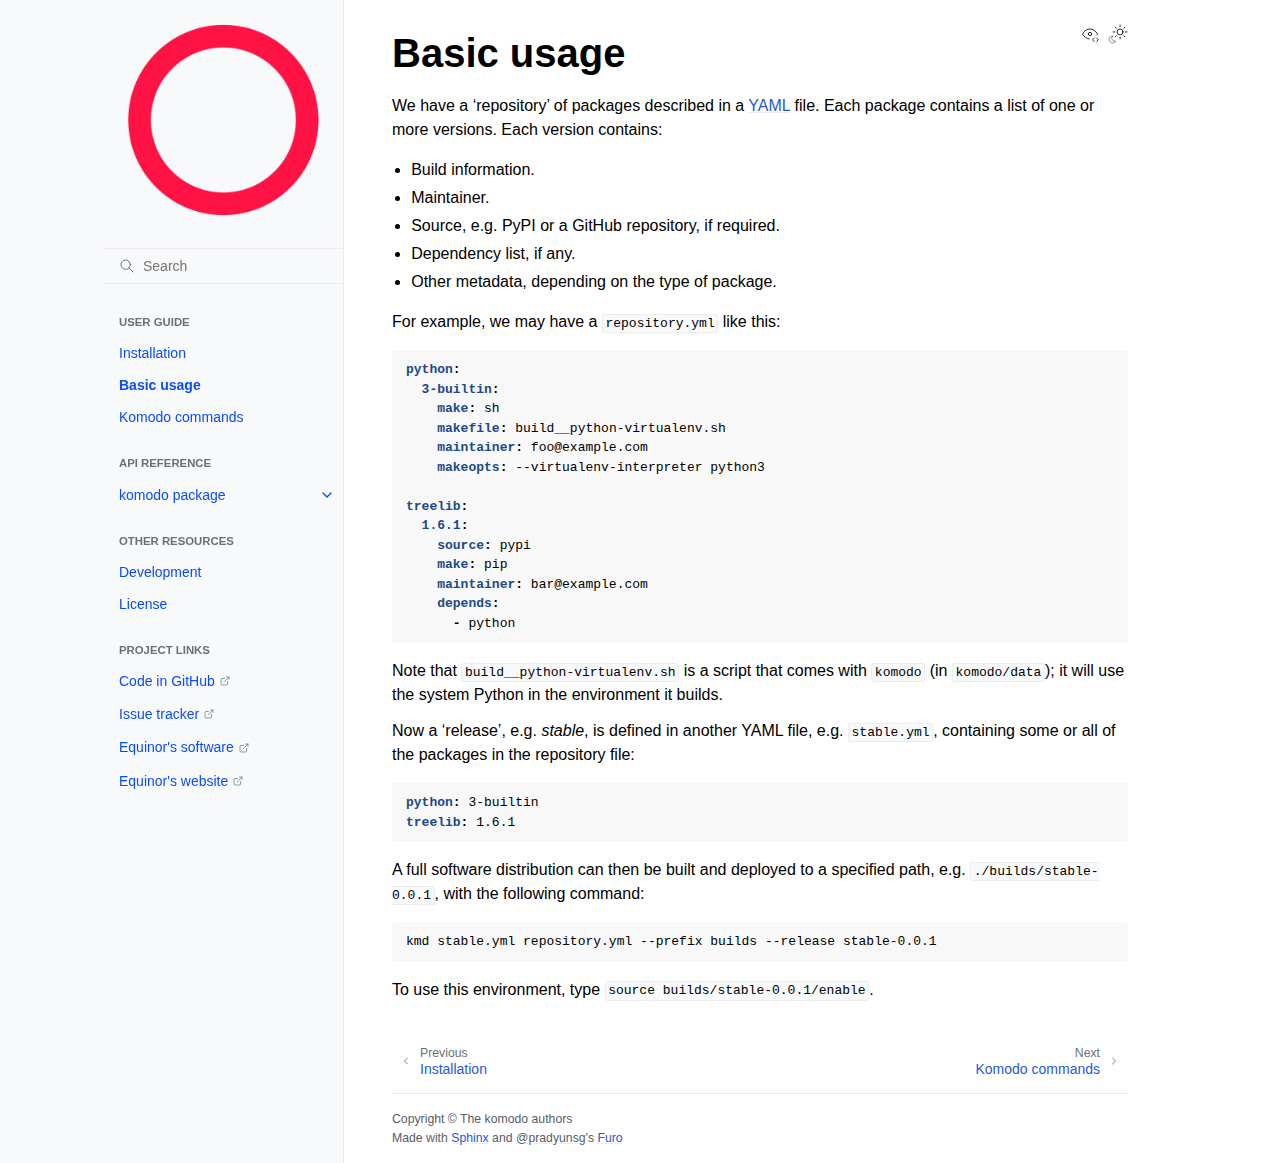
==== commit 01c2a1b3: "Deploying to gh-pages from @ equinor/komodo@a973635b5ad402e23bfe479862dff8eb350d37a1 🚀" ====
--- a/basic-usage.html
+++ b/basic-usage.html
@@ -5,10 +5,10 @@
     <meta name="color-scheme" content="light dark"><meta name="viewport" content="width=device-width, initial-scale=1" />
 <link rel="index" title="Index" href="genindex.html" /><link rel="search" title="Search" href="search.html" /><link rel="next" title="Komodo commands" href="commands.html" /><link rel="prev" title="Installation" href="installation.html" />
 
-    <link rel="shortcut icon" href="_static/favicon.ico"/><!-- Generated with Sphinx 7.3.7 and Furo 2024.04.27 -->
+    <link rel="shortcut icon" href="_static/favicon.ico"/><!-- Generated with Sphinx 7.3.7 and Furo 2024.05.06 -->
         <title>Basic usage - komodo documentation</title>
       <link rel="stylesheet" type="text/css" href="_static/pygments.css?v=a746c00c" />
-    <link rel="stylesheet" type="text/css" href="_static/styles/furo.css?v=437aa6ec" />
+    <link rel="stylesheet" type="text/css" href="_static/styles/furo.css?v=387cc868" />
     <link rel="stylesheet" type="text/css" href="_static/styles/furo-extensions.css?v=36a5483c" />
     <link rel="stylesheet" type="text/css" href="_static/custom.css?v=675db473" />
     
@@ -69,7 +69,7 @@
   <symbol id="svg-sun" viewBox="0 0 24 24">
     <title>Light mode</title>
     <svg xmlns="http://www.w3.org/2000/svg" viewBox="0 0 24 24" fill="none" stroke="currentColor"
-      stroke-width="1.5" stroke-linecap="round" stroke-linejoin="round" class="feather-sun">
+      stroke-width="1" stroke-linecap="round" stroke-linejoin="round" class="feather-sun">
       <circle cx="12" cy="12" r="5"></circle>
       <line x1="12" y1="1" x2="12" y2="3"></line>
       <line x1="12" y1="21" x2="12" y2="23"></line>
@@ -84,7 +84,7 @@
   <symbol id="svg-moon" viewBox="0 0 24 24">
     <title>Dark mode</title>
     <svg xmlns="http://www.w3.org/2000/svg" viewBox="0 0 24 24" fill="none" stroke="currentColor"
-      stroke-width="1.5" stroke-linecap="round" stroke-linejoin="round" class="icon-tabler-moon">
+      stroke-width="1" stroke-linecap="round" stroke-linejoin="round" class="icon-tabler-moon">
       <path stroke="none" d="M0 0h24v24H0z" fill="none" />
       <path d="M12 3c.132 0 .263 0 .393 0a7.5 7.5 0 0 0 7.92 12.446a9 9 0 1 1 -8.313 -12.454z" />
     </svg>
@@ -92,7 +92,7 @@
   <symbol id="svg-sun-half" viewBox="0 0 24 24">
     <title>Auto light/dark mode</title>
     <svg xmlns="http://www.w3.org/2000/svg" viewBox="0 0 24 24" fill="none" stroke="currentColor"
-      stroke-width="1.5" stroke-linecap="round" stroke-linejoin="round" class="icon-tabler-shadow">
+      stroke-width="1" stroke-linecap="round" stroke-linejoin="round" class="icon-tabler-shadow">
       <path stroke="none" d="M0 0h24v24H0z" fill="none"/>
       <circle cx="12" cy="12" r="9" />
       <path d="M13 12h5" />
@@ -100,6 +100,60 @@
       <path d="M13 18h1" />
       <path d="M13 9h4" />
       <path d="M13 6h1" />
+    </svg>
+  </symbol>
+  <symbol id="svg-sun-with-moon" viewBox="0 0 24 24">
+    <title>Auto light/dark, in light mode</title>
+    <svg xmlns="http://www.w3.org/2000/svg" viewBox="0 0 24 24" fill="none" stroke="currentColor"
+      stroke-width="1" stroke-linecap="round" stroke-linejoin="round"
+      class="icon-custom-derived-from-feather-sun-and-tabler-moon">
+      <path style="opacity: 50%" d="M 5.411 14.504 C 5.471 14.504 5.532 14.504 5.591 14.504 C 3.639 16.319 4.383 19.569 6.931 20.352 C 7.693 20.586 8.512 20.551 9.25 20.252 C 8.023 23.207 4.056 23.725 2.11 21.184 C 0.166 18.642 1.702 14.949 4.874 14.536 C 5.051 14.512 5.231 14.5 5.411 14.5 L 5.411 14.504 Z"/>
+      <line x1="14.5" y1="3.25" x2="14.5" y2="1.25"/>
+      <line x1="14.5" y1="15.85" x2="14.5" y2="17.85"/>
+      <line x1="10.044" y1="5.094" x2="8.63" y2="3.68"/>
+      <line x1="19" y1="14.05" x2="20.414" y2="15.464"/>
+      <line x1="8.2" y1="9.55" x2="6.2" y2="9.55"/>
+      <line x1="20.8" y1="9.55" x2="22.8" y2="9.55"/>
+      <line x1="10.044" y1="14.006" x2="8.63" y2="15.42"/>
+      <line x1="19" y1="5.05" x2="20.414" y2="3.636"/>
+      <circle cx="14.5" cy="9.55" r="3.6"/>
+    </svg>
+  </symbol>
+  <symbol id="svg-moon-with-sun" viewBox="0 0 24 24">
+    <title>Auto light/dark, in dark mode</title>
+    <svg xmlns="http://www.w3.org/2000/svg" viewBox="0 0 24 24" fill="none" stroke="currentColor"
+      stroke-width="1" stroke-linecap="round" stroke-linejoin="round"
+      class="icon-custom-derived-from-feather-sun-and-tabler-moon">
+      <path d="M 8.282 7.007 C 8.385 7.007 8.494 7.007 8.595 7.007 C 5.18 10.184 6.481 15.869 10.942 17.24 C 12.275 17.648 13.706 17.589 15 17.066 C 12.851 22.236 5.91 23.143 2.505 18.696 C -0.897 14.249 1.791 7.786 7.342 7.063 C 7.652 7.021 7.965 7 8.282 7 L 8.282 7.007 Z"/>
+      <line style="opacity: 50%" x1="18" y1="3.705" x2="18" y2="2.5"/>
+      <line style="opacity: 50%" x1="18" y1="11.295" x2="18" y2="12.5"/>
+      <line style="opacity: 50%" x1="15.316" y1="4.816" x2="14.464" y2="3.964"/>
+      <line style="opacity: 50%" x1="20.711" y1="10.212" x2="21.563" y2="11.063"/>
+      <line style="opacity: 50%" x1="14.205" y1="7.5" x2="13.001" y2="7.5"/>
+      <line style="opacity: 50%" x1="21.795" y1="7.5" x2="23" y2="7.5"/>
+      <line style="opacity: 50%" x1="15.316" y1="10.184" x2="14.464" y2="11.036"/>
+      <line style="opacity: 50%" x1="20.711" y1="4.789" x2="21.563" y2="3.937"/>
+      <circle style="opacity: 50%" cx="18" cy="7.5" r="2.169"/>
+    </svg>
+  </symbol>
+  <symbol id="svg-pencil" viewBox="0 0 24 24">
+    <svg xmlns="http://www.w3.org/2000/svg" viewBox="0 0 24 24" fill="none" stroke="currentColor"
+      stroke-width="1" stroke-linecap="round" stroke-linejoin="round" class="icon-tabler-pencil-code">
+      <path d="M4 20h4l10.5 -10.5a2.828 2.828 0 1 0 -4 -4l-10.5 10.5v4" />
+      <path d="M13.5 6.5l4 4" />
+      <path d="M20 21l2 -2l-2 -2" />
+      <path d="M17 17l-2 2l2 2" /
+    </svg>
+  </symbol>
+  <symbol id="svg-eye" viewBox="0 0 24 24">
+    <svg xmlns="http://www.w3.org/2000/svg" viewBox="0 0 24 24" fill="none" stroke="currentColor"
+      stroke-width="1" stroke-linecap="round" stroke-linejoin="round" class="icon-tabler-eye-code">
+      <path stroke="none" d="M0 0h24v24H0z" fill="none" />
+      <path d="M10 12a2 2 0 1 0 4 0a2 2 0 0 0 -4 0" />
+      <path
+        d="M11.11 17.958c-3.209 -.307 -5.91 -2.293 -8.11 -5.958c2.4 -4 5.4 -6 9 -6c3.6 0 6.6 2 9 6c-.21 .352 -.427 .688 -.647 1.008" />
+      <path d="M20 21l2 -2l-2 -2" />
+      <path d="M17 17l-2 2l2 2" />
     </svg>
   </symbol>
 </svg>
@@ -132,7 +186,8 @@
       <div class="theme-toggle-container theme-toggle-header">
         <button class="theme-toggle">
           <div class="visually-hidden">Toggle Light / Dark / Auto color theme</div>
-          <svg class="theme-icon-when-auto"><use href="#svg-sun-half"></use></svg>
+          <svg class="theme-icon-when-auto-light"><use href="#svg-sun-with-moon"></use></svg>
+          <svg class="theme-icon-when-auto-dark"><use href="#svg-moon-with-sun"></use></svg>
           <svg class="theme-icon-when-dark"><use href="#svg-moon"></use></svg>
           <svg class="theme-icon-when-light"><use href="#svg-sun"></use></svg>
         </button>
@@ -206,11 +261,17 @@
           <span>Back to top</span>
         </a>
         <div class="content-icon-container">
-          
+          <div class="view-this-page">
+  <a class="muted-link" href="_sources/basic-usage.md.txt" title="View this page">
+    <svg><use href="#svg-eye"></use></svg>
+    <span class="visually-hidden">View this page</span>
+  </a>
+</div>
 <div class="theme-toggle-container theme-toggle-content">
             <button class="theme-toggle">
               <div class="visually-hidden">Toggle Light / Dark / Auto color theme</div>
-              <svg class="theme-icon-when-auto"><use href="#svg-sun-half"></use></svg>
+              <svg class="theme-icon-when-auto-light"><use href="#svg-sun-with-moon"></use></svg>
+              <svg class="theme-icon-when-auto-dark"><use href="#svg-moon-with-sun"></use></svg>
               <svg class="theme-icon-when-dark"><use href="#svg-moon"></use></svg>
               <svg class="theme-icon-when-light"><use href="#svg-sun"></use></svg>
             </button>
--- a/_static/pygments.css
+++ b/_static/pygments.css
@@ -106,17 +106,17 @@
 body[data-theme="dark"] .highlight .cpf { color: #ababab; font-style: italic } /* Comment.PreprocFile */
 body[data-theme="dark"] .highlight .c1 { color: #ababab; font-style: italic } /* Comment.Single */
 body[data-theme="dark"] .highlight .cs { color: #e50808; font-weight: bold; background-color: #520000 } /* Comment.Special */
-body[data-theme="dark"] .highlight .gd { color: #d22323 } /* Generic.Deleted */
+body[data-theme="dark"] .highlight .gd { color: #ff3a3a } /* Generic.Deleted */
 body[data-theme="dark"] .highlight .ge { color: #d0d0d0; font-style: italic } /* Generic.Emph */
 body[data-theme="dark"] .highlight .ges { color: #d0d0d0; font-weight: bold; font-style: italic } /* Generic.EmphStrong */
-body[data-theme="dark"] .highlight .gr { color: #d22323 } /* Generic.Error */
+body[data-theme="dark"] .highlight .gr { color: #ff3a3a } /* Generic.Error */
 body[data-theme="dark"] .highlight .gh { color: #ffffff; font-weight: bold } /* Generic.Heading */
 body[data-theme="dark"] .highlight .gi { color: #589819 } /* Generic.Inserted */
 body[data-theme="dark"] .highlight .go { color: #cccccc } /* Generic.Output */
 body[data-theme="dark"] .highlight .gp { color: #aaaaaa } /* Generic.Prompt */
 body[data-theme="dark"] .highlight .gs { color: #d0d0d0; font-weight: bold } /* Generic.Strong */
 body[data-theme="dark"] .highlight .gu { color: #ffffff; text-decoration: underline } /* Generic.Subheading */
-body[data-theme="dark"] .highlight .gt { color: #d22323 } /* Generic.Traceback */
+body[data-theme="dark"] .highlight .gt { color: #ff3a3a } /* Generic.Traceback */
 body[data-theme="dark"] .highlight .kc { color: #6ebf26; font-weight: bold } /* Keyword.Constant */
 body[data-theme="dark"] .highlight .kd { color: #6ebf26; font-weight: bold } /* Keyword.Declaration */
 body[data-theme="dark"] .highlight .kn { color: #6ebf26; font-weight: bold } /* Keyword.Namespace */
@@ -192,17 +192,17 @@
 body:not([data-theme="light"]) .highlight .cpf { color: #ababab; font-style: italic } /* Comment.PreprocFile */
 body:not([data-theme="light"]) .highlight .c1 { color: #ababab; font-style: italic } /* Comment.Single */
 body:not([data-theme="light"]) .highlight .cs { color: #e50808; font-weight: bold; background-color: #520000 } /* Comment.Special */
-body:not([data-theme="light"]) .highlight .gd { color: #d22323 } /* Generic.Deleted */
+body:not([data-theme="light"]) .highlight .gd { color: #ff3a3a } /* Generic.Deleted */
 body:not([data-theme="light"]) .highlight .ge { color: #d0d0d0; font-style: italic } /* Generic.Emph */
 body:not([data-theme="light"]) .highlight .ges { color: #d0d0d0; font-weight: bold; font-style: italic } /* Generic.EmphStrong */
-body:not([data-theme="light"]) .highlight .gr { color: #d22323 } /* Generic.Error */
+body:not([data-theme="light"]) .highlight .gr { color: #ff3a3a } /* Generic.Error */
 body:not([data-theme="light"]) .highlight .gh { color: #ffffff; font-weight: bold } /* Generic.Heading */
 body:not([data-theme="light"]) .highlight .gi { color: #589819 } /* Generic.Inserted */
 body:not([data-theme="light"]) .highlight .go { color: #cccccc } /* Generic.Output */
 body:not([data-theme="light"]) .highlight .gp { color: #aaaaaa } /* Generic.Prompt */
 body:not([data-theme="light"]) .highlight .gs { color: #d0d0d0; font-weight: bold } /* Generic.Strong */
 body:not([data-theme="light"]) .highlight .gu { color: #ffffff; text-decoration: underline } /* Generic.Subheading */
-body:not([data-theme="light"]) .highlight .gt { color: #d22323 } /* Generic.Traceback */
+body:not([data-theme="light"]) .highlight .gt { color: #ff3a3a } /* Generic.Traceback */
 body:not([data-theme="light"]) .highlight .kc { color: #6ebf26; font-weight: bold } /* Keyword.Constant */
 body:not([data-theme="light"]) .highlight .kd { color: #6ebf26; font-weight: bold } /* Keyword.Declaration */
 body:not([data-theme="light"]) .highlight .kn { color: #6ebf26; font-weight: bold } /* Keyword.Namespace */
--- a/_static/styles/furo.css
+++ b/_static/styles/furo.css
@@ -1,2 +1,2 @@
-/*! normalize.css v8.0.1 | MIT License | github.com/necolas/normalize.css */html{line-height:1.15;-webkit-text-size-adjust:100%}body{margin:0}main{display:block}h1{font-size:2em;margin:.67em 0}hr{box-sizing:content-box;height:0;overflow:visible}pre{font-family:monospace,monospace;font-size:1em}a{background-color:transparent}abbr[title]{border-bottom:none;text-decoration:underline;text-decoration:underline dotted}b,strong{font-weight:bolder}code,kbd,samp{font-family:monospace,monospace;font-size:1em}sub,sup{font-size:75%;line-height:0;position:relative;vertical-align:baseline}sub{bottom:-.25em}sup{top:-.5em}img{border-style:none}button,input,optgroup,select,textarea{font-family:inherit;font-size:100%;line-height:1.15;margin:0}button,input{overflow:visible}button,select{text-transform:none}[type=button],[type=reset],[type=submit],button{-webkit-appearance:button}[type=button]::-moz-focus-inner,[type=reset]::-moz-focus-inner,[type=submit]::-moz-focus-inner,button::-moz-focus-inner{border-style:none;padding:0}[type=button]:-moz-focusring,[type=reset]:-moz-focusring,[type=submit]:-moz-focusring,button:-moz-focusring{outline:1px dotted ButtonText}fieldset{padding:.35em .75em .625em}legend{box-sizing:border-box;color:inherit;display:table;max-width:100%;padding:0;white-space:normal}progress{vertical-align:baseline}textarea{overflow:auto}[type=checkbox],[type=radio]{box-sizing:border-box;padding:0}[type=number]::-webkit-inner-spin-button,[type=number]::-webkit-outer-spin-button{height:auto}[type=search]{-webkit-appearance:textfield;outline-offset:-2px}[type=search]::-webkit-search-decoration{-webkit-appearance:none}::-webkit-file-upload-button{-webkit-appearance:button;font:inherit}details{display:block}summary{display:list-item}[hidden],template{display:none}@media print{.content-icon-container,.headerlink,.mobile-header,.related-pages{display:none!important}.highlight{border:.1pt solid var(--color-foreground-border)}a,blockquote,dl,ol,pre,table,ul{page-break-inside:avoid}caption,figure,h1,h2,h3,h4,h5,h6,img{page-break-after:avoid;page-break-inside:avoid}dl,ol,ul{page-break-before:avoid}}.visually-hidden{height:1px!important;margin:-1px!important;overflow:hidden!important;padding:0!important;position:absolute!important;width:1px!important;clip:rect(0,0,0,0)!important;background:var(--color-background-primary);border:0!important;color:var(--color-foreground-primary);white-space:nowrap!important}:-moz-focusring{outline:auto}body{--font-stack:-apple-system,BlinkMacSystemFont,Segoe UI,Helvetica,Arial,sans-serif,Apple Color Emoji,Segoe UI Emoji;--font-stack--monospace:"SFMono-Regular",Menlo,Consolas,Monaco,Liberation Mono,Lucida Console,monospace;--font-stack--headings:var(--font-stack);--font-size--normal:100%;--font-size--small:87.5%;--font-size--small--2:81.25%;--font-size--small--3:75%;--font-size--small--4:62.5%;--sidebar-caption-font-size:var(--font-size--small--2);--sidebar-item-font-size:var(--font-size--small);--sidebar-search-input-font-size:var(--font-size--small);--toc-font-size:var(--font-size--small--3);--toc-font-size--mobile:var(--font-size--normal);--toc-title-font-size:var(--font-size--small--4);--admonition-font-size:0.8125rem;--admonition-title-font-size:0.8125rem;--code-font-size:var(--font-size--small--2);--api-font-size:var(--font-size--small);--header-height:calc(var(--sidebar-item-line-height) + var(--sidebar-item-spacing-vertical)*4);--header-padding:0.5rem;--sidebar-tree-space-above:1.5rem;--sidebar-caption-space-above:1rem;--sidebar-item-line-height:1rem;--sidebar-item-spacing-vertical:0.5rem;--sidebar-item-spacing-horizontal:1rem;--sidebar-item-height:calc(var(--sidebar-item-line-height) + var(--sidebar-item-spacing-vertical)*2);--sidebar-expander-width:var(--sidebar-item-height);--sidebar-search-space-above:0.5rem;--sidebar-search-input-spacing-vertical:0.5rem;--sidebar-search-input-spacing-horizontal:0.5rem;--sidebar-search-input-height:1rem;--sidebar-search-icon-size:var(--sidebar-search-input-height);--toc-title-padding:0.25rem 0;--toc-spacing-vertical:1.5rem;--toc-spacing-horizontal:1.5rem;--toc-item-spacing-vertical:0.4rem;--toc-item-spacing-horizontal:1rem;--icon-search:url('data:image/svg+xml;charset=utf-8,<svg xmlns="http://www.w3.org/2000/svg" fill="none" stroke="currentColor" stroke-linecap="round" stroke-linejoin="round" stroke-width="1.5" viewBox="0 0 24 24"><path stroke="none" d="M0 0h24v24H0z"/><circle cx="10" cy="10" r="7"/><path d="m21 21-6-6"/></svg>');--icon-pencil:url('data:image/svg+xml;charset=utf-8,<svg xmlns="http://www.w3.org/2000/svg" viewBox="0 0 24 24"><path d="M20.71 7.04c.39-.39.39-1.04 0-1.41l-2.34-2.34c-.37-.39-1.02-.39-1.41 0l-1.84 1.83 3.75 3.75M3 17.25V21h3.75L17.81 9.93l-3.75-3.75z"/></svg>');--icon-abstract:url('data:image/svg+xml;charset=utf-8,<svg xmlns="http://www.w3.org/2000/svg" viewBox="0 0 24 24"><path d="M4 5h16v2H4zm0 4h16v2H4zm0 4h16v2H4zm0 4h10v2H4z"/></svg>');--icon-info:url('data:image/svg+xml;charset=utf-8,<svg xmlns="http://www.w3.org/2000/svg" viewBox="0 0 24 24"><path d="M13 9h-2V7h2m0 10h-2v-6h2m-1-9A10 10 0 0 0 2 12a10 10 0 0 0 10 10 10 10 0 0 0 10-10A10 10 0 0 0 12 2"/></svg>');--icon-flame:url('data:image/svg+xml;charset=utf-8,<svg xmlns="http://www.w3.org/2000/svg" viewBox="0 0 24 24"><path d="M17.55 11.2c-.23-.3-.5-.56-.76-.82-.65-.6-1.4-1.03-2.03-1.66C13.3 7.26 13 4.85 13.91 3c-.91.23-1.75.75-2.45 1.32-2.54 2.08-3.54 5.75-2.34 8.9.04.1.08.2.08.33 0 .22-.15.42-.35.5-.22.1-.46.04-.64-.12a.8.8 0 0 1-.15-.17c-1.1-1.43-1.28-3.48-.53-5.12C5.89 10 5 12.3 5.14 14.47c.04.5.1 1 .27 1.5.14.6.4 1.2.72 1.73 1.04 1.73 2.87 2.97 4.84 3.22 2.1.27 4.35-.12 5.96-1.6 1.8-1.66 2.45-4.32 1.5-6.6l-.13-.26c-.2-.46-.47-.87-.8-1.25zm-3.1 6.3c-.28.24-.73.5-1.08.6-1.1.4-2.2-.16-2.87-.82 1.19-.28 1.89-1.16 2.09-2.05.17-.8-.14-1.46-.27-2.23-.12-.74-.1-1.37.18-2.06.17.38.37.76.6 1.06.76 1 1.95 1.44 2.2 2.8.04.14.06.28.06.43.03.82-.32 1.72-.92 2.27z"/></svg>');--icon-question:url('data:image/svg+xml;charset=utf-8,<svg xmlns="http://www.w3.org/2000/svg" viewBox="0 0 24 24"><path d="m15.07 11.25-.9.92C13.45 12.89 13 13.5 13 15h-2v-.5c0-1.11.45-2.11 1.17-2.83l1.24-1.26c.37-.36.59-.86.59-1.41a2 2 0 0 0-2-2 2 2 0 0 0-2 2H8a4 4 0 0 1 4-4 4 4 0 0 1 4 4 3.2 3.2 0 0 1-.93 2.25M13 19h-2v-2h2M12 2A10 10 0 0 0 2 12a10 10 0 0 0 10 10 10 10 0 0 0 10-10c0-5.53-4.5-10-10-10"/></svg>');--icon-warning:url('data:image/svg+xml;charset=utf-8,<svg xmlns="http://www.w3.org/2000/svg" viewBox="0 0 24 24"><path d="M13 14h-2v-4h2m0 8h-2v-2h2M1 21h22L12 2z"/></svg>');--icon-failure:url('data:image/svg+xml;charset=utf-8,<svg xmlns="http://www.w3.org/2000/svg" viewBox="0 0 24 24"><path d="M12 2c5.53 0 10 4.47 10 10s-4.47 10-10 10S2 17.53 2 12 6.47 2 12 2m3.59 5L12 10.59 8.41 7 7 8.41 10.59 12 7 15.59 8.41 17 12 13.41 15.59 17 17 15.59 13.41 12 17 8.41z"/></svg>');--icon-spark:url('data:image/svg+xml;charset=utf-8,<svg xmlns="http://www.w3.org/2000/svg" viewBox="0 0 24 24"><path d="m11.5 20 4.86-9.73H13V4l-5 9.73h3.5zM12 2c2.75 0 5.1 1 7.05 2.95S22 9.25 22 12s-1 5.1-2.95 7.05S14.75 22 12 22s-5.1-1-7.05-2.95S2 14.75 2 12s1-5.1 2.95-7.05S9.25 2 12 2"/></svg>');--color-admonition-title--caution:#ff9100;--color-admonition-title-background--caution:rgba(255,145,0,.2);--color-admonition-title--warning:#ff9100;--color-admonition-title-background--warning:rgba(255,145,0,.2);--color-admonition-title--danger:#ff5252;--color-admonition-title-background--danger:rgba(255,82,82,.2);--color-admonition-title--attention:#ff5252;--color-admonition-title-background--attention:rgba(255,82,82,.2);--color-admonition-title--error:#ff5252;--color-admonition-title-background--error:rgba(255,82,82,.2);--color-admonition-title--hint:#00c852;--color-admonition-title-background--hint:rgba(0,200,82,.2);--color-admonition-title--tip:#00c852;--color-admonition-title-background--tip:rgba(0,200,82,.2);--color-admonition-title--important:#00bfa5;--color-admonition-title-background--important:rgba(0,191,165,.2);--color-admonition-title--note:#00b0ff;--color-admonition-title-background--note:rgba(0,176,255,.2);--color-admonition-title--seealso:#448aff;--color-admonition-title-background--seealso:rgba(68,138,255,.2);--color-admonition-title--admonition-todo:grey;--color-admonition-title-background--admonition-todo:hsla(0,0%,50%,.2);--color-admonition-title:#651fff;--color-admonition-title-background:rgba(101,31,255,.2);--icon-admonition-default:var(--icon-abstract);--color-topic-title:#14b8a6;--color-topic-title-background:rgba(20,184,166,.2);--icon-topic-default:var(--icon-pencil);--color-problematic:#b30000;--color-foreground-primary:#000;--color-foreground-secondary:#5a5c63;--color-foreground-muted:#6b6f76;--color-foreground-border:#878787;--color-background-primary:#fff;--color-background-secondary:#f8f9fb;--color-background-hover:#efeff4;--color-background-hover--transparent:#efeff400;--color-background-border:#eeebee;--color-background-item:#ccc;--color-announcement-background:#000000dd;--color-announcement-text:#eeebee;--color-brand-primary:#0a4bff;--color-brand-content:#2757dd;--color-brand-visited:#872ee0;--color-api-background:var(--color-background-hover--transparent);--color-api-background-hover:var(--color-background-hover);--color-api-overall:var(--color-foreground-secondary);--color-api-name:var(--color-problematic);--color-api-pre-name:var(--color-problematic);--color-api-paren:var(--color-foreground-secondary);--color-api-keyword:var(--color-foreground-primary);--color-highlight-on-target:#ffc;--color-inline-code-background:var(--color-background-secondary);--color-highlighted-background:#def;--color-highlighted-text:var(--color-foreground-primary);--color-guilabel-background:#ddeeff80;--color-guilabel-border:#bedaf580;--color-guilabel-text:var(--color-foreground-primary);--color-admonition-background:transparent;--color-table-header-background:var(--color-background-secondary);--color-table-border:var(--color-background-border);--color-card-border:var(--color-background-secondary);--color-card-background:transparent;--color-card-marginals-background:var(--color-background-secondary);--color-header-background:var(--color-background-primary);--color-header-border:var(--color-background-border);--color-header-text:var(--color-foreground-primary);--color-sidebar-background:var(--color-background-secondary);--color-sidebar-background-border:var(--color-background-border);--color-sidebar-brand-text:var(--color-foreground-primary);--color-sidebar-caption-text:var(--color-foreground-muted);--color-sidebar-link-text:var(--color-foreground-secondary);--color-sidebar-link-text--top-level:var(--color-brand-primary);--color-sidebar-item-background:var(--color-sidebar-background);--color-sidebar-item-background--current:var( --color-sidebar-item-background );--color-sidebar-item-background--hover:linear-gradient(90deg,var(--color-background-hover--transparent) 0%,var(--color-background-hover) var(--sidebar-item-spacing-horizontal),var(--color-background-hover) 100%);--color-sidebar-item-expander-background:transparent;--color-sidebar-item-expander-background--hover:var( --color-background-hover );--color-sidebar-search-text:var(--color-foreground-primary);--color-sidebar-search-background:var(--color-background-secondary);--color-sidebar-search-background--focus:var(--color-background-primary);--color-sidebar-search-border:var(--color-background-border);--color-sidebar-search-icon:var(--color-foreground-muted);--color-toc-background:var(--color-background-primary);--color-toc-title-text:var(--color-foreground-muted);--color-toc-item-text:var(--color-foreground-secondary);--color-toc-item-text--hover:var(--color-foreground-primary);--color-toc-item-text--active:var(--color-brand-primary);--color-content-foreground:var(--color-foreground-primary);--color-content-background:transparent;--color-link:var(--color-brand-content);--color-link-underline:var(--color-background-border);--color-link--hover:var(--color-brand-content);--color-link-underline--hover:var(--color-foreground-border);--color-link--visited:var(--color-brand-visited);--color-link-underline--visited:var(--color-background-border);--color-link--visited--hover:var(--color-brand-visited);--color-link-underline--visited--hover:var(--color-foreground-border)}.only-light{display:block!important}html body .only-dark{display:none!important}@media not print{body[data-theme=dark]{--color-problematic:#ee5151;--color-foreground-primary:#cfd0d0;--color-foreground-secondary:#9ca0a5;--color-foreground-muted:#81868d;--color-foreground-border:#666;--color-background-primary:#131416;--color-background-secondary:#1a1c1e;--color-background-hover:#1e2124;--color-background-hover--transparent:#1e212400;--color-background-border:#303335;--color-background-item:#444;--color-announcement-background:#000000dd;--color-announcement-text:#eeebee;--color-brand-primary:#3d94ff;--color-brand-content:#5ca5ff;--color-brand-visited:#b27aeb;--color-highlighted-background:#083563;--color-guilabel-background:#08356380;--color-guilabel-border:#13395f80;--color-api-keyword:var(--color-foreground-secondary);--color-highlight-on-target:#330;--color-admonition-background:#18181a;--color-card-border:var(--color-background-secondary);--color-card-background:#18181a;--color-card-marginals-background:var(--color-background-hover)}html body[data-theme=dark] .only-light{display:none!important}body[data-theme=dark] .only-dark{display:block!important}@media(prefers-color-scheme:dark){body:not([data-theme=light]){--color-problematic:#ee5151;--color-foreground-primary:#cfd0d0;--color-foreground-secondary:#9ca0a5;--color-foreground-muted:#81868d;--color-foreground-border:#666;--color-background-primary:#131416;--color-background-secondary:#1a1c1e;--color-background-hover:#1e2124;--color-background-hover--transparent:#1e212400;--color-background-border:#303335;--color-background-item:#444;--color-announcement-background:#000000dd;--color-announcement-text:#eeebee;--color-brand-primary:#3d94ff;--color-brand-content:#5ca5ff;--color-brand-visited:#b27aeb;--color-highlighted-background:#083563;--color-guilabel-background:#08356380;--color-guilabel-border:#13395f80;--color-api-keyword:var(--color-foreground-secondary);--color-highlight-on-target:#330;--color-admonition-background:#18181a;--color-card-border:var(--color-background-secondary);--color-card-background:#18181a;--color-card-marginals-background:var(--color-background-hover)}html body:not([data-theme=light]) .only-light{display:none!important}body:not([data-theme=light]) .only-dark{display:block!important}}}body[data-theme=auto] .theme-toggle svg.theme-icon-when-auto,body[data-theme=dark] .theme-toggle svg.theme-icon-when-dark,body[data-theme=light] .theme-toggle svg.theme-icon-when-light{display:block}body{font-family:var(--font-stack)}code,kbd,pre,samp{font-family:var(--font-stack--monospace)}body{-webkit-font-smoothing:antialiased;-moz-osx-font-smoothing:grayscale}article{line-height:1.5}h1,h2,h3,h4,h5,h6{border-radius:.5rem;font-family:var(--font-stack--headings);font-weight:700;line-height:1.25;margin:.5rem -.5rem;padding-left:.5rem;padding-right:.5rem}h1+p,h2+p,h3+p,h4+p,h5+p,h6+p{margin-top:0}h1{font-size:2.5em;margin-bottom:1rem}h1,h2{margin-top:1.75rem}h2{font-size:2em}h3{font-size:1.5em}h4{font-size:1.25em}h5{font-size:1.125em}h6{font-size:1em}small{font-size:80%;opacity:75%}p{margin-bottom:.75rem;margin-top:.5rem}hr.docutils{background-color:var(--color-background-border);border:0;height:1px;margin:2rem 0;padding:0}.centered{text-align:center}a{color:var(--color-link);text-decoration:underline;text-decoration-color:var(--color-link-underline)}a:visited{color:var(--color-link--visited);text-decoration-color:var(--color-link-underline--visited)}a:visited:hover{color:var(--color-link--visited--hover);text-decoration-color:var(--color-link-underline--visited--hover)}a:hover{color:var(--color-link--hover);text-decoration-color:var(--color-link-underline--hover)}a.muted-link{color:inherit}a.muted-link:hover{color:var(--color-link--hover);text-decoration-color:var(--color-link-underline--hover)}a.muted-link:hover:visited{color:var(--color-link--visited--hover);text-decoration-color:var(--color-link-underline--visited--hover)}html{overflow-x:hidden;overflow-y:scroll;scroll-behavior:smooth}.sidebar-scroll,.toc-scroll,article[role=main] *{scrollbar-color:var(--color-foreground-border) transparent;scrollbar-width:thin}.sidebar-scroll::-webkit-scrollbar,.toc-scroll::-webkit-scrollbar,article[role=main] ::-webkit-scrollbar{height:.25rem;width:.25rem}.sidebar-scroll::-webkit-scrollbar-thumb,.toc-scroll::-webkit-scrollbar-thumb,article[role=main] ::-webkit-scrollbar-thumb{background-color:var(--color-foreground-border);border-radius:.125rem}body,html{height:100%}.skip-to-content,body,html{background:var(--color-background-primary);color:var(--color-foreground-primary)}.skip-to-content{border-radius:1rem;left:.25rem;padding:1rem;position:fixed;top:.25rem;transform:translateY(-200%);transition:transform .3s ease-in-out;z-index:40}.skip-to-content:focus-within{transform:translateY(0)}article{background:var(--color-content-background);color:var(--color-content-foreground);overflow-wrap:break-word}.page{display:flex;min-height:100%}.mobile-header{background-color:var(--color-header-background);border-bottom:1px solid var(--color-header-border);color:var(--color-header-text);display:none;height:var(--header-height);width:100%;z-index:10}.mobile-header.scrolled{border-bottom:none;box-shadow:0 0 .2rem rgba(0,0,0,.1),0 .2rem .4rem rgba(0,0,0,.2)}.mobile-header .header-center a{color:var(--color-header-text);text-decoration:none}.main{display:flex;flex:1}.sidebar-drawer{background:var(--color-sidebar-background);border-right:1px solid var(--color-sidebar-background-border);box-sizing:border-box;display:flex;justify-content:flex-end;min-width:15em;width:calc(50% - 26em)}.sidebar-container,.toc-drawer{box-sizing:border-box;width:15em}.toc-drawer{background:var(--color-toc-background);padding-right:1rem}.sidebar-sticky,.toc-sticky{display:flex;flex-direction:column;height:min(100%,100vh);height:100vh;position:sticky;top:0}.sidebar-scroll,.toc-scroll{flex-grow:1;flex-shrink:1;overflow:auto;scroll-behavior:smooth}.content{display:flex;flex-direction:column;justify-content:space-between;padding:0 3em;width:46em}.icon{display:inline-block;height:1rem;width:1rem}.icon svg{height:100%;width:100%}.announcement{align-items:center;background-color:var(--color-announcement-background);color:var(--color-announcement-text);display:flex;height:var(--header-height);overflow-x:auto}.announcement+.page{min-height:calc(100% - var(--header-height))}.announcement-content{box-sizing:border-box;min-width:100%;padding:.5rem;text-align:center;white-space:nowrap}.announcement-content a{color:var(--color-announcement-text);text-decoration-color:var(--color-announcement-text)}.announcement-content a:hover{color:var(--color-announcement-text);text-decoration-color:var(--color-link--hover)}.no-js .theme-toggle-container{display:none}.theme-toggle-container{vertical-align:middle}.theme-toggle{background:transparent;border:none;cursor:pointer;padding:0}.theme-toggle svg{color:var(--color-foreground-primary);display:none;height:1rem;vertical-align:middle;width:1rem}.theme-toggle-header{float:left;padding:1rem .5rem}.nav-overlay-icon,.toc-overlay-icon{cursor:pointer;display:none}.nav-overlay-icon .icon,.toc-overlay-icon .icon{color:var(--color-foreground-secondary);height:1rem;width:1rem}.nav-overlay-icon,.toc-header-icon{align-items:center;justify-content:center}.toc-content-icon{height:1.5rem;width:1.5rem}.content-icon-container{display:flex;float:right;gap:.5rem;margin-bottom:1rem;margin-left:1rem;margin-top:1.5rem}.content-icon-container .edit-this-page svg{color:inherit;height:1rem;width:1rem}.sidebar-toggle{display:none;position:absolute}.sidebar-toggle[name=__toc]{left:20px}.sidebar-toggle:checked{left:40px}.overlay{background-color:rgba(0,0,0,.54);height:0;opacity:0;position:fixed;top:0;transition:width 0ms,height 0ms,opacity .25s ease-out;width:0}.sidebar-overlay{z-index:20}.toc-overlay{z-index:40}.sidebar-drawer{transition:left .25s ease-in-out;z-index:30}.toc-drawer{transition:right .25s ease-in-out;z-index:50}#__navigation:checked~.sidebar-overlay{height:100%;opacity:1;width:100%}#__navigation:checked~.page .sidebar-drawer{left:0;top:0}#__toc:checked~.toc-overlay{height:100%;opacity:1;width:100%}#__toc:checked~.page .toc-drawer{right:0;top:0}.back-to-top{background:var(--color-background-primary);border-radius:1rem;box-shadow:0 .2rem .5rem rgba(0,0,0,.05),0 0 1px 0 hsla(220,9%,46%,.502);display:none;font-size:.8125rem;left:0;margin-left:50%;padding:.5rem .75rem .5rem .5rem;position:fixed;text-decoration:none;top:1rem;transform:translateX(-50%);z-index:10}.back-to-top svg{height:1rem;width:1rem;fill:currentColor;display:inline-block}.back-to-top span{margin-left:.25rem}.show-back-to-top .back-to-top{align-items:center;display:flex}@media(min-width:97em){html{font-size:110%}}@media(max-width:82em){.toc-content-icon{display:flex}.toc-drawer{border-left:1px solid var(--color-background-muted);height:100vh;position:fixed;right:-15em;top:0}.toc-tree{border-left:none;font-size:var(--toc-font-size--mobile)}.sidebar-drawer{width:calc(50% - 18.5em)}}@media(max-width:67em){.nav-overlay-icon{display:flex}.sidebar-drawer{height:100vh;left:-15em;position:fixed;top:0;width:15em}.toc-header-icon{display:flex}.theme-toggle-content,.toc-content-icon{display:none}.theme-toggle-header{display:block}.mobile-header{align-items:center;display:flex;justify-content:space-between;position:sticky;top:0}.mobile-header .header-left,.mobile-header .header-right{display:flex;height:var(--header-height);padding:0 var(--header-padding)}.mobile-header .header-left label,.mobile-header .header-right label{height:100%;-webkit-user-select:none;-moz-user-select:none;user-select:none;width:100%}.nav-overlay-icon .icon,.theme-toggle svg{height:1.25rem;width:1.25rem}:target{scroll-margin-top:calc(var(--header-height) + 2.5rem)}.back-to-top{top:calc(var(--header-height) + .5rem)}.page{flex-direction:column;justify-content:center}.content{margin-left:auto;margin-right:auto}}@media(max-width:52em){.content{overflow-x:auto;width:100%}}@media(max-width:46em){.content{padding:0 1em}article aside.sidebar{float:none;margin:1rem 0;width:100%}}.admonition,.topic{background:var(--color-admonition-background);border-radius:.2rem;box-shadow:0 .2rem .5rem rgba(0,0,0,.05),0 0 .0625rem rgba(0,0,0,.1);font-size:var(--admonition-font-size);margin:1rem auto;overflow:hidden;padding:0 .5rem .5rem;page-break-inside:avoid}.admonition>:nth-child(2),.topic>:nth-child(2){margin-top:0}.admonition>:last-child,.topic>:last-child{margin-bottom:0}.admonition p.admonition-title,p.topic-title{font-size:var(--admonition-title-font-size);font-weight:500;line-height:1.3;margin:0 -.5rem .5rem;padding:.4rem .5rem .4rem 2rem;position:relative}.admonition p.admonition-title:before,p.topic-title:before{content:"";height:1rem;left:.5rem;position:absolute;width:1rem}p.admonition-title{background-color:var(--color-admonition-title-background)}p.admonition-title:before{background-color:var(--color-admonition-title);-webkit-mask-image:var(--icon-admonition-default);mask-image:var(--icon-admonition-default);-webkit-mask-repeat:no-repeat;mask-repeat:no-repeat}p.topic-title{background-color:var(--color-topic-title-background)}p.topic-title:before{background-color:var(--color-topic-title);-webkit-mask-image:var(--icon-topic-default);mask-image:var(--icon-topic-default);-webkit-mask-repeat:no-repeat;mask-repeat:no-repeat}.admonition{border-left:.2rem solid var(--color-admonition-title)}.admonition.caution{border-left-color:var(--color-admonition-title--caution)}.admonition.caution>.admonition-title{background-color:var(--color-admonition-title-background--caution)}.admonition.caution>.admonition-title:before{background-color:var(--color-admonition-title--caution);-webkit-mask-image:var(--icon-spark);mask-image:var(--icon-spark)}.admonition.warning{border-left-color:var(--color-admonition-title--warning)}.admonition.warning>.admonition-title{background-color:var(--color-admonition-title-background--warning)}.admonition.warning>.admonition-title:before{background-color:var(--color-admonition-title--warning);-webkit-mask-image:var(--icon-warning);mask-image:var(--icon-warning)}.admonition.danger{border-left-color:var(--color-admonition-title--danger)}.admonition.danger>.admonition-title{background-color:var(--color-admonition-title-background--danger)}.admonition.danger>.admonition-title:before{background-color:var(--color-admonition-title--danger);-webkit-mask-image:var(--icon-spark);mask-image:var(--icon-spark)}.admonition.attention{border-left-color:var(--color-admonition-title--attention)}.admonition.attention>.admonition-title{background-color:var(--color-admonition-title-background--attention)}.admonition.attention>.admonition-title:before{background-color:var(--color-admonition-title--attention);-webkit-mask-image:var(--icon-warning);mask-image:var(--icon-warning)}.admonition.error{border-left-color:var(--color-admonition-title--error)}.admonition.error>.admonition-title{background-color:var(--color-admonition-title-background--error)}.admonition.error>.admonition-title:before{background-color:var(--color-admonition-title--error);-webkit-mask-image:var(--icon-failure);mask-image:var(--icon-failure)}.admonition.hint{border-left-color:var(--color-admonition-title--hint)}.admonition.hint>.admonition-title{background-color:var(--color-admonition-title-background--hint)}.admonition.hint>.admonition-title:before{background-color:var(--color-admonition-title--hint);-webkit-mask-image:var(--icon-question);mask-image:var(--icon-question)}.admonition.tip{border-left-color:var(--color-admonition-title--tip)}.admonition.tip>.admonition-title{background-color:var(--color-admonition-title-background--tip)}.admonition.tip>.admonition-title:before{background-color:var(--color-admonition-title--tip);-webkit-mask-image:var(--icon-info);mask-image:var(--icon-info)}.admonition.important{border-left-color:var(--color-admonition-title--important)}.admonition.important>.admonition-title{background-color:var(--color-admonition-title-background--important)}.admonition.important>.admonition-title:before{background-color:var(--color-admonition-title--important);-webkit-mask-image:var(--icon-flame);mask-image:var(--icon-flame)}.admonition.note{border-left-color:var(--color-admonition-title--note)}.admonition.note>.admonition-title{background-color:var(--color-admonition-title-background--note)}.admonition.note>.admonition-title:before{background-color:var(--color-admonition-title--note);-webkit-mask-image:var(--icon-pencil);mask-image:var(--icon-pencil)}.admonition.seealso{border-left-color:var(--color-admonition-title--seealso)}.admonition.seealso>.admonition-title{background-color:var(--color-admonition-title-background--seealso)}.admonition.seealso>.admonition-title:before{background-color:var(--color-admonition-title--seealso);-webkit-mask-image:var(--icon-info);mask-image:var(--icon-info)}.admonition.admonition-todo{border-left-color:var(--color-admonition-title--admonition-todo)}.admonition.admonition-todo>.admonition-title{background-color:var(--color-admonition-title-background--admonition-todo)}.admonition.admonition-todo>.admonition-title:before{background-color:var(--color-admonition-title--admonition-todo);-webkit-mask-image:var(--icon-pencil);mask-image:var(--icon-pencil)}.admonition-todo>.admonition-title{text-transform:uppercase}dl[class]:not(.option-list):not(.field-list):not(.footnote):not(.glossary):not(.simple) dd{margin-left:2rem}dl[class]:not(.option-list):not(.field-list):not(.footnote):not(.glossary):not(.simple) dd>:first-child{margin-top:.125rem}dl[class]:not(.option-list):not(.field-list):not(.footnote):not(.glossary):not(.simple) .field-list,dl[class]:not(.option-list):not(.field-list):not(.footnote):not(.glossary):not(.simple) dd>:last-child{margin-bottom:.75rem}dl[class]:not(.option-list):not(.field-list):not(.footnote):not(.glossary):not(.simple) .field-list>dt{font-size:var(--font-size--small);text-transform:uppercase}dl[class]:not(.option-list):not(.field-list):not(.footnote):not(.glossary):not(.simple) .field-list dd:empty{margin-bottom:.5rem}dl[class]:not(.option-list):not(.field-list):not(.footnote):not(.glossary):not(.simple) .field-list dd>ul{margin-left:-1.2rem}dl[class]:not(.option-list):not(.field-list):not(.footnote):not(.glossary):not(.simple) .field-list dd>ul>li>p:nth-child(2){margin-top:0}dl[class]:not(.option-list):not(.field-list):not(.footnote):not(.glossary):not(.simple) .field-list dd>ul>li>p+p:last-child:empty{margin-bottom:0;margin-top:0}dl[class]:not(.option-list):not(.field-list):not(.footnote):not(.glossary):not(.simple)>dt{color:var(--color-api-overall)}.sig:not(.sig-inline){background:var(--color-api-background);border-radius:.25rem;font-family:var(--font-stack--monospace);font-size:var(--api-font-size);font-weight:700;margin-left:-.25rem;margin-right:-.25rem;padding:.25rem .5rem .25rem 3em;text-indent:-2.5em;transition:background .1s ease-out}.sig:not(.sig-inline):hover{background:var(--color-api-background-hover)}.sig:not(.sig-inline) a.reference .viewcode-link{font-weight:400;width:4.25rem}em.property{font-style:normal}em.property:first-child{color:var(--color-api-keyword)}.sig-name{color:var(--color-api-name)}.sig-prename{color:var(--color-api-pre-name);font-weight:400}.sig-paren{color:var(--color-api-paren)}.sig-param{font-style:normal}.versionmodified{font-style:italic}div.deprecated p,div.versionadded p,div.versionchanged p{margin-bottom:.125rem;margin-top:.125rem}.viewcode-back,.viewcode-link{float:right;text-align:right}.line-block{margin-bottom:.75rem;margin-top:.5rem}.line-block .line-block{margin-bottom:0;margin-top:0;padding-left:1rem}.code-block-caption,article p.caption,table>caption{font-size:var(--font-size--small);text-align:center}.toctree-wrapper.compound .caption,.toctree-wrapper.compound :not(.caption)>.caption-text{font-size:var(--font-size--small);margin-bottom:0;text-align:initial;text-transform:uppercase}.toctree-wrapper.compound>ul{margin-bottom:0;margin-top:0}.sig-inline,code.literal{background:var(--color-inline-code-background);border-radius:.2em;font-size:var(--font-size--small--2);padding:.1em .2em}pre.literal-block .sig-inline,pre.literal-block code.literal{font-size:inherit;padding:0}p .sig-inline,p code.literal{border:1px solid var(--color-background-border)}.sig-inline{font-family:var(--font-stack--monospace)}div[class*=" highlight-"],div[class^=highlight-]{display:flex;margin:1em 0}div[class*=" highlight-"] .table-wrapper,div[class^=highlight-] .table-wrapper,pre{margin:0;padding:0}pre{overflow:auto}article[role=main] .highlight pre{line-height:1.5}.highlight pre,pre.literal-block{font-size:var(--code-font-size);padding:.625rem .875rem}pre.literal-block{background-color:var(--color-code-background);border-radius:.2rem;color:var(--color-code-foreground);margin-bottom:1rem;margin-top:1rem}.highlight{border-radius:.2rem;width:100%}.highlight .gp,.highlight span.linenos{pointer-events:none;-webkit-user-select:none;-moz-user-select:none;user-select:none}.highlight .hll{display:block;margin-left:-.875rem;margin-right:-.875rem;padding-left:.875rem;padding-right:.875rem}.code-block-caption{background-color:var(--color-code-background);border-bottom:1px solid;border-radius:.25rem;border-bottom-left-radius:0;border-bottom-right-radius:0;border-color:var(--color-background-border);color:var(--color-code-foreground);display:flex;font-weight:300;padding:.625rem .875rem}.code-block-caption+div[class]{margin-top:0}.code-block-caption+div[class] pre{border-top-left-radius:0;border-top-right-radius:0}.highlighttable{display:block;width:100%}.highlighttable tbody{display:block}.highlighttable tr{display:flex}.highlighttable td.linenos{background-color:var(--color-code-background);border-bottom-left-radius:.2rem;border-top-left-radius:.2rem;color:var(--color-code-foreground);padding:.625rem 0 .625rem .875rem}.highlighttable .linenodiv{box-shadow:-.0625rem 0 var(--color-foreground-border) inset;font-size:var(--code-font-size);padding-right:.875rem}.highlighttable td.code{display:block;flex:1;overflow:hidden;padding:0}.highlighttable td.code .highlight{border-bottom-left-radius:0;border-top-left-radius:0}.highlight span.linenos{box-shadow:-.0625rem 0 var(--color-foreground-border) inset;display:inline-block;margin-right:.875rem;padding-left:0;padding-right:.875rem}.footnote-reference{font-size:var(--font-size--small--4);vertical-align:super}dl.footnote.brackets{color:var(--color-foreground-secondary);display:grid;font-size:var(--font-size--small);grid-template-columns:max-content auto}dl.footnote.brackets dt{margin:0}dl.footnote.brackets dt>.fn-backref{margin-left:.25rem}dl.footnote.brackets dt:after{content:":"}dl.footnote.brackets dt .brackets:before{content:"["}dl.footnote.brackets dt .brackets:after{content:"]"}dl.footnote.brackets dd{margin:0;padding:0 1rem}aside.footnote{color:var(--color-foreground-secondary);font-size:var(--font-size--small)}aside.footnote>span,div.citation>span{float:left;font-weight:500;padding-right:.25rem}aside.footnote>:not(span),div.citation>p{margin-left:2rem}img{box-sizing:border-box;height:auto;max-width:100%}article .figure,article figure{border-radius:.2rem;margin:0}article .figure :last-child,article figure :last-child{margin-bottom:0}article .align-left{clear:left;float:left;margin:0 1rem 1rem}article .align-right{clear:right;float:right;margin:0 1rem 1rem}article .align-center,article .align-default{display:block;margin-left:auto;margin-right:auto;text-align:center}article table.align-default{display:table;text-align:initial}.domainindex-jumpbox,.genindex-jumpbox{border-bottom:1px solid var(--color-background-border);border-top:1px solid var(--color-background-border);padding:.25rem}.domainindex-section h2,.genindex-section h2{margin-bottom:.5rem;margin-top:.75rem}.domainindex-section ul,.genindex-section ul{margin-bottom:0;margin-top:0}ol,ul{margin-bottom:1rem;margin-top:1rem;padding-left:1.2rem}ol li>p:first-child,ul li>p:first-child{margin-bottom:.25rem;margin-top:.25rem}ol li>p:last-child,ul li>p:last-child{margin-top:.25rem}ol li>ol,ol li>ul,ul li>ol,ul li>ul{margin-bottom:.5rem;margin-top:.5rem}ol.arabic{list-style:decimal}ol.loweralpha{list-style:lower-alpha}ol.upperalpha{list-style:upper-alpha}ol.lowerroman{list-style:lower-roman}ol.upperroman{list-style:upper-roman}.simple li>ol,.simple li>ul,.toctree-wrapper li>ol,.toctree-wrapper li>ul{margin-bottom:0;margin-top:0}.field-list dt,.option-list dt,dl.footnote dt,dl.glossary dt,dl.simple dt,dl:not([class]) dt{font-weight:500;margin-top:.25rem}.field-list dt+dt,.option-list dt+dt,dl.footnote dt+dt,dl.glossary dt+dt,dl.simple dt+dt,dl:not([class]) dt+dt{margin-top:0}.field-list dt .classifier:before,.option-list dt .classifier:before,dl.footnote dt .classifier:before,dl.glossary dt .classifier:before,dl.simple dt .classifier:before,dl:not([class]) dt .classifier:before{content:":";margin-left:.2rem;margin-right:.2rem}.field-list dd ul,.field-list dd>p:first-child,.option-list dd ul,.option-list dd>p:first-child,dl.footnote dd ul,dl.footnote dd>p:first-child,dl.glossary dd ul,dl.glossary dd>p:first-child,dl.simple dd ul,dl.simple dd>p:first-child,dl:not([class]) dd ul,dl:not([class]) dd>p:first-child{margin-top:.125rem}.field-list dd ul,.option-list dd ul,dl.footnote dd ul,dl.glossary dd ul,dl.simple dd ul,dl:not([class]) dd ul{margin-bottom:.125rem}.math-wrapper{overflow-x:auto;width:100%}div.math{position:relative;text-align:center}div.math .headerlink,div.math:focus .headerlink{display:none}div.math:hover .headerlink{display:inline-block}div.math span.eqno{position:absolute;right:.5rem;top:50%;transform:translateY(-50%);z-index:1}abbr[title]{cursor:help}.problematic{color:var(--color-problematic)}kbd:not(.compound){background-color:var(--color-background-secondary);border:1px solid var(--color-foreground-border);border-radius:.2rem;box-shadow:0 .0625rem 0 rgba(0,0,0,.2),inset 0 0 0 .125rem var(--color-background-primary);color:var(--color-foreground-primary);display:inline-block;font-size:var(--font-size--small--3);margin:0 .2rem;padding:0 .2rem;vertical-align:text-bottom}blockquote{background:var(--color-background-secondary);border-left:4px solid var(--color-background-border);margin-left:0;margin-right:0;padding:.5rem 1rem}blockquote .attribution{font-weight:600;text-align:right}blockquote.highlights,blockquote.pull-quote{font-size:1.25em}blockquote.epigraph,blockquote.pull-quote{border-left-width:0;border-radius:.5rem}blockquote.highlights{background:transparent;border-left-width:0}p .reference img{vertical-align:middle}p.rubric{font-size:1.125em;font-weight:700;line-height:1.25}dd p.rubric{font-size:var(--font-size--small);font-weight:inherit;line-height:inherit;text-transform:uppercase}article .sidebar{background-color:var(--color-background-secondary);border:1px solid var(--color-background-border);border-radius:.2rem;clear:right;float:right;margin-left:1rem;margin-right:0;width:30%}article .sidebar>*{padding-left:1rem;padding-right:1rem}article .sidebar>ol,article .sidebar>ul{padding-left:2.2rem}article .sidebar .sidebar-title{border-bottom:1px solid var(--color-background-border);font-weight:500;margin:0;padding:.5rem 1rem}.table-wrapper{margin-bottom:.5rem;margin-top:1rem;overflow-x:auto;padding:.2rem .2rem .75rem;width:100%}table.docutils{border-collapse:collapse;border-radius:.2rem;border-spacing:0;box-shadow:0 .2rem .5rem rgba(0,0,0,.05),0 0 .0625rem rgba(0,0,0,.1)}table.docutils th{background:var(--color-table-header-background)}table.docutils td,table.docutils th{border-bottom:1px solid var(--color-table-border);border-left:1px solid var(--color-table-border);border-right:1px solid var(--color-table-border);padding:0 .25rem}table.docutils td p,table.docutils th p{margin:.25rem}table.docutils td:first-child,table.docutils th:first-child{border-left:none}table.docutils td:last-child,table.docutils th:last-child{border-right:none}table.docutils td.text-left,table.docutils th.text-left{text-align:left}table.docutils td.text-right,table.docutils th.text-right{text-align:right}table.docutils td.text-center,table.docutils th.text-center{text-align:center}:target{scroll-margin-top:2.5rem}@media(max-width:67em){:target{scroll-margin-top:calc(2.5rem + var(--header-height))}section>span:target{scroll-margin-top:calc(2.8rem + var(--header-height))}}.headerlink{font-weight:100;-webkit-user-select:none;-moz-user-select:none;user-select:none}.code-block-caption>.headerlink,dl dt>.headerlink,figcaption p>.headerlink,h1>.headerlink,h2>.headerlink,h3>.headerlink,h4>.headerlink,h5>.headerlink,h6>.headerlink,p.caption>.headerlink,table>caption>.headerlink{margin-left:.5rem;visibility:hidden}.code-block-caption:hover>.headerlink,dl dt:hover>.headerlink,figcaption p:hover>.headerlink,h1:hover>.headerlink,h2:hover>.headerlink,h3:hover>.headerlink,h4:hover>.headerlink,h5:hover>.headerlink,h6:hover>.headerlink,p.caption:hover>.headerlink,table>caption:hover>.headerlink{visibility:visible}.code-block-caption>.toc-backref,dl dt>.toc-backref,figcaption p>.toc-backref,h1>.toc-backref,h2>.toc-backref,h3>.toc-backref,h4>.toc-backref,h5>.toc-backref,h6>.toc-backref,p.caption>.toc-backref,table>caption>.toc-backref{color:inherit;text-decoration-line:none}figure:hover>figcaption>p>.headerlink,table:hover>caption>.headerlink{visibility:visible}:target>h1:first-of-type,:target>h2:first-of-type,:target>h3:first-of-type,:target>h4:first-of-type,:target>h5:first-of-type,:target>h6:first-of-type,span:target~h1:first-of-type,span:target~h2:first-of-type,span:target~h3:first-of-type,span:target~h4:first-of-type,span:target~h5:first-of-type,span:target~h6:first-of-type{background-color:var(--color-highlight-on-target)}:target>h1:first-of-type code.literal,:target>h2:first-of-type code.literal,:target>h3:first-of-type code.literal,:target>h4:first-of-type code.literal,:target>h5:first-of-type code.literal,:target>h6:first-of-type code.literal,span:target~h1:first-of-type code.literal,span:target~h2:first-of-type code.literal,span:target~h3:first-of-type code.literal,span:target~h4:first-of-type code.literal,span:target~h5:first-of-type code.literal,span:target~h6:first-of-type code.literal{background-color:transparent}.literal-block-wrapper:target .code-block-caption,.this-will-duplicate-information-and-it-is-still-useful-here li :target,figure:target,table:target>caption{background-color:var(--color-highlight-on-target)}dt:target{background-color:var(--color-highlight-on-target)!important}.footnote-reference:target,.footnote>dt:target+dd{background-color:var(--color-highlight-on-target)}.guilabel{background-color:var(--color-guilabel-background);border:1px solid var(--color-guilabel-border);border-radius:.5em;color:var(--color-guilabel-text);font-size:.9em;padding:0 .3em}footer{display:flex;flex-direction:column;font-size:var(--font-size--small);margin-top:2rem}.bottom-of-page{align-items:center;border-top:1px solid var(--color-background-border);color:var(--color-foreground-secondary);display:flex;justify-content:space-between;line-height:1.5;margin-top:1rem;padding-bottom:1rem;padding-top:1rem}@media(max-width:46em){.bottom-of-page{flex-direction:column-reverse;gap:.25rem;text-align:center}}.bottom-of-page .left-details{font-size:var(--font-size--small)}.bottom-of-page .right-details{display:flex;flex-direction:column;gap:.25rem;text-align:right}.bottom-of-page .icons{display:flex;font-size:1rem;gap:.25rem;justify-content:flex-end}.bottom-of-page .icons a{text-decoration:none}.bottom-of-page .icons img,.bottom-of-page .icons svg{font-size:1.125rem;height:1em;width:1em}.related-pages a{align-items:center;display:flex;text-decoration:none}.related-pages a:hover .page-info .title{color:var(--color-link);text-decoration:underline;text-decoration-color:var(--color-link-underline)}.related-pages a svg.furo-related-icon,.related-pages a svg.furo-related-icon>use{color:var(--color-foreground-border);flex-shrink:0;height:.75rem;margin:0 .5rem;width:.75rem}.related-pages a.next-page{clear:right;float:right;max-width:50%;text-align:right}.related-pages a.prev-page{clear:left;float:left;max-width:50%}.related-pages a.prev-page svg{transform:rotate(180deg)}.page-info{display:flex;flex-direction:column;overflow-wrap:anywhere}.next-page .page-info{align-items:flex-end}.page-info .context{align-items:center;color:var(--color-foreground-muted);display:flex;font-size:var(--font-size--small);padding-bottom:.1rem;text-decoration:none}ul.search{list-style:none;padding-left:0}ul.search li{border-bottom:1px solid var(--color-background-border);padding:1rem 0}[role=main] .highlighted{background-color:var(--color-highlighted-background);color:var(--color-highlighted-text)}.sidebar-brand{display:flex;flex-direction:column;flex-shrink:0;padding:var(--sidebar-item-spacing-vertical) var(--sidebar-item-spacing-horizontal);text-decoration:none}.sidebar-brand-text{color:var(--color-sidebar-brand-text);font-size:1.5rem;overflow-wrap:break-word}.sidebar-brand-text,.sidebar-logo-container{margin:var(--sidebar-item-spacing-vertical) 0}.sidebar-logo{display:block;margin:0 auto;max-width:100%}.sidebar-search-container{align-items:center;background:var(--color-sidebar-search-background);display:flex;margin-top:var(--sidebar-search-space-above);position:relative}.sidebar-search-container:focus-within,.sidebar-search-container:hover{background:var(--color-sidebar-search-background--focus)}.sidebar-search-container:before{background-color:var(--color-sidebar-search-icon);content:"";height:var(--sidebar-search-icon-size);left:var(--sidebar-item-spacing-horizontal);-webkit-mask-image:var(--icon-search);mask-image:var(--icon-search);position:absolute;width:var(--sidebar-search-icon-size)}.sidebar-search{background:transparent;border:none;border-bottom:1px solid var(--color-sidebar-search-border);border-top:1px solid var(--color-sidebar-search-border);box-sizing:border-box;color:var(--color-sidebar-search-foreground);padding:var(--sidebar-search-input-spacing-vertical) var(--sidebar-search-input-spacing-horizontal) var(--sidebar-search-input-spacing-vertical) calc(var(--sidebar-item-spacing-horizontal) + var(--sidebar-search-input-spacing-horizontal) + var(--sidebar-search-icon-size));width:100%;z-index:10}.sidebar-search:focus{outline:none}.sidebar-search::-moz-placeholder{font-size:var(--sidebar-search-input-font-size)}.sidebar-search::placeholder{font-size:var(--sidebar-search-input-font-size)}#searchbox .highlight-link{margin:0;padding:var(--sidebar-item-spacing-vertical) var(--sidebar-item-spacing-horizontal) 0;text-align:center}#searchbox .highlight-link a{color:var(--color-sidebar-search-icon);font-size:var(--font-size--small--2)}.sidebar-tree{font-size:var(--sidebar-item-font-size);margin-bottom:var(--sidebar-item-spacing-vertical);margin-top:var(--sidebar-tree-space-above)}.sidebar-tree ul{display:flex;flex-direction:column;list-style:none;margin-bottom:0;margin-top:0;padding:0}.sidebar-tree li{margin:0;position:relative}.sidebar-tree li>ul{margin-left:var(--sidebar-item-spacing-horizontal)}.sidebar-tree .icon,.sidebar-tree .reference{color:var(--color-sidebar-link-text)}.sidebar-tree .reference{box-sizing:border-box;display:inline-block;height:100%;line-height:var(--sidebar-item-line-height);overflow-wrap:anywhere;padding:var(--sidebar-item-spacing-vertical) var(--sidebar-item-spacing-horizontal);text-decoration:none;width:100%}.sidebar-tree .reference:hover{background:var(--color-sidebar-item-background--hover);color:var(--color-sidebar-link-text)}.sidebar-tree .reference.external:after{color:var(--color-sidebar-link-text);content:url("data:image/svg+xml;charset=utf-8,%3Csvg xmlns='http://www.w3.org/2000/svg' width='12' height='12' fill='none' stroke='%23607D8B' stroke-linecap='round' stroke-linejoin='round' stroke-width='1.5' viewBox='0 0 24 24'%3E%3Cpath stroke='none' d='M0 0h24v24H0z'/%3E%3Cpath d='M11 7H6a2 2 0 0 0-2 2v9a2 2 0 0 0 2 2h9a2 2 0 0 0 2-2v-5M10 14 20 4M15 4h5v5'/%3E%3C/svg%3E");margin:0 .25rem;vertical-align:middle}.sidebar-tree .current-page>.reference{font-weight:700}.sidebar-tree label{align-items:center;cursor:pointer;display:flex;height:var(--sidebar-item-height);justify-content:center;position:absolute;right:0;top:0;-webkit-user-select:none;-moz-user-select:none;user-select:none;width:var(--sidebar-expander-width)}.sidebar-tree .caption,.sidebar-tree :not(.caption)>.caption-text{color:var(--color-sidebar-caption-text);font-size:var(--sidebar-caption-font-size);font-weight:700;margin:var(--sidebar-caption-space-above) 0 0 0;padding:var(--sidebar-item-spacing-vertical) var(--sidebar-item-spacing-horizontal);text-transform:uppercase}.sidebar-tree li.has-children>.reference{padding-right:var(--sidebar-expander-width)}.sidebar-tree .toctree-l1>.reference,.sidebar-tree .toctree-l1>label .icon{color:var(--color-sidebar-link-text--top-level)}.sidebar-tree label{background:var(--color-sidebar-item-expander-background)}.sidebar-tree label:hover{background:var(--color-sidebar-item-expander-background--hover)}.sidebar-tree .current>.reference{background:var(--color-sidebar-item-background--current)}.sidebar-tree .current>.reference:hover{background:var(--color-sidebar-item-background--hover)}.toctree-checkbox{display:none;position:absolute}.toctree-checkbox~ul{display:none}.toctree-checkbox~label .icon svg{transform:rotate(90deg)}.toctree-checkbox:checked~ul{display:block}.toctree-checkbox:checked~label .icon svg{transform:rotate(-90deg)}.toc-title-container{padding:var(--toc-title-padding);padding-top:var(--toc-spacing-vertical)}.toc-title{color:var(--color-toc-title-text);font-size:var(--toc-title-font-size);padding-left:var(--toc-spacing-horizontal);text-transform:uppercase}.no-toc{display:none}.toc-tree-container{padding-bottom:var(--toc-spacing-vertical)}.toc-tree{border-left:1px solid var(--color-background-border);font-size:var(--toc-font-size);line-height:1.3;padding-left:calc(var(--toc-spacing-horizontal) - var(--toc-item-spacing-horizontal))}.toc-tree>ul>li:first-child{padding-top:0}.toc-tree>ul>li:first-child>ul{padding-left:0}.toc-tree>ul>li:first-child>a{display:none}.toc-tree ul{list-style-type:none;margin-bottom:0;margin-top:0;padding-left:var(--toc-item-spacing-horizontal)}.toc-tree li{padding-top:var(--toc-item-spacing-vertical)}.toc-tree li.scroll-current>.reference{color:var(--color-toc-item-text--active);font-weight:700}.toc-tree a.reference{color:var(--color-toc-item-text);overflow-wrap:anywhere;text-decoration:none}.toc-scroll{max-height:100vh;overflow-y:scroll}.contents:not(.this-will-duplicate-information-and-it-is-still-useful-here){background:rgba(255,0,0,.25);color:var(--color-problematic)}.contents:not(.this-will-duplicate-information-and-it-is-still-useful-here):before{content:"ERROR: Adding a table of contents in Furo-based documentation is unnecessary, and does not work well with existing styling. Add a 'this-will-duplicate-information-and-it-is-still-useful-here' class, if you want an escape hatch."}.text-align\:left>p{text-align:left}.text-align\:center>p{text-align:center}.text-align\:right>p{text-align:right}
+/*! normalize.css v8.0.1 | MIT License | github.com/necolas/normalize.css */html{line-height:1.15;-webkit-text-size-adjust:100%}body{margin:0}main{display:block}h1{font-size:2em;margin:.67em 0}hr{box-sizing:content-box;height:0;overflow:visible}pre{font-family:monospace,monospace;font-size:1em}a{background-color:transparent}abbr[title]{border-bottom:none;text-decoration:underline;text-decoration:underline dotted}b,strong{font-weight:bolder}code,kbd,samp{font-family:monospace,monospace;font-size:1em}sub,sup{font-size:75%;line-height:0;position:relative;vertical-align:baseline}sub{bottom:-.25em}sup{top:-.5em}img{border-style:none}button,input,optgroup,select,textarea{font-family:inherit;font-size:100%;line-height:1.15;margin:0}button,input{overflow:visible}button,select{text-transform:none}[type=button],[type=reset],[type=submit],button{-webkit-appearance:button}[type=button]::-moz-focus-inner,[type=reset]::-moz-focus-inner,[type=submit]::-moz-focus-inner,button::-moz-focus-inner{border-style:none;padding:0}[type=button]:-moz-focusring,[type=reset]:-moz-focusring,[type=submit]:-moz-focusring,button:-moz-focusring{outline:1px dotted ButtonText}fieldset{padding:.35em .75em .625em}legend{box-sizing:border-box;color:inherit;display:table;max-width:100%;padding:0;white-space:normal}progress{vertical-align:baseline}textarea{overflow:auto}[type=checkbox],[type=radio]{box-sizing:border-box;padding:0}[type=number]::-webkit-inner-spin-button,[type=number]::-webkit-outer-spin-button{height:auto}[type=search]{-webkit-appearance:textfield;outline-offset:-2px}[type=search]::-webkit-search-decoration{-webkit-appearance:none}::-webkit-file-upload-button{-webkit-appearance:button;font:inherit}details{display:block}summary{display:list-item}[hidden],template{display:none}@media print{.content-icon-container,.headerlink,.mobile-header,.related-pages{display:none!important}.highlight{border:.1pt solid var(--color-foreground-border)}a,blockquote,dl,ol,pre,table,ul{page-break-inside:avoid}caption,figure,h1,h2,h3,h4,h5,h6,img{page-break-after:avoid;page-break-inside:avoid}dl,ol,ul{page-break-before:avoid}}.visually-hidden{height:1px!important;margin:-1px!important;overflow:hidden!important;padding:0!important;position:absolute!important;width:1px!important;clip:rect(0,0,0,0)!important;background:var(--color-background-primary);border:0!important;color:var(--color-foreground-primary);white-space:nowrap!important}:-moz-focusring{outline:auto}body{--font-stack:-apple-system,BlinkMacSystemFont,Segoe UI,Helvetica,Arial,sans-serif,Apple Color Emoji,Segoe UI Emoji;--font-stack--monospace:"SFMono-Regular",Menlo,Consolas,Monaco,Liberation Mono,Lucida Console,monospace;--font-stack--headings:var(--font-stack);--font-size--normal:100%;--font-size--small:87.5%;--font-size--small--2:81.25%;--font-size--small--3:75%;--font-size--small--4:62.5%;--sidebar-caption-font-size:var(--font-size--small--2);--sidebar-item-font-size:var(--font-size--small);--sidebar-search-input-font-size:var(--font-size--small);--toc-font-size:var(--font-size--small--3);--toc-font-size--mobile:var(--font-size--normal);--toc-title-font-size:var(--font-size--small--4);--admonition-font-size:0.8125rem;--admonition-title-font-size:0.8125rem;--code-font-size:var(--font-size--small--2);--api-font-size:var(--font-size--small);--header-height:calc(var(--sidebar-item-line-height) + var(--sidebar-item-spacing-vertical)*4);--header-padding:0.5rem;--sidebar-tree-space-above:1.5rem;--sidebar-caption-space-above:1rem;--sidebar-item-line-height:1rem;--sidebar-item-spacing-vertical:0.5rem;--sidebar-item-spacing-horizontal:1rem;--sidebar-item-height:calc(var(--sidebar-item-line-height) + var(--sidebar-item-spacing-vertical)*2);--sidebar-expander-width:var(--sidebar-item-height);--sidebar-search-space-above:0.5rem;--sidebar-search-input-spacing-vertical:0.5rem;--sidebar-search-input-spacing-horizontal:0.5rem;--sidebar-search-input-height:1rem;--sidebar-search-icon-size:var(--sidebar-search-input-height);--toc-title-padding:0.25rem 0;--toc-spacing-vertical:1.5rem;--toc-spacing-horizontal:1.5rem;--toc-item-spacing-vertical:0.4rem;--toc-item-spacing-horizontal:1rem;--icon-search:url('data:image/svg+xml;charset=utf-8,<svg xmlns="http://www.w3.org/2000/svg" fill="none" stroke="currentColor" stroke-linecap="round" stroke-linejoin="round" stroke-width="1.5" viewBox="0 0 24 24"><path stroke="none" d="M0 0h24v24H0z"/><circle cx="10" cy="10" r="7"/><path d="m21 21-6-6"/></svg>');--icon-pencil:url('data:image/svg+xml;charset=utf-8,<svg xmlns="http://www.w3.org/2000/svg" viewBox="0 0 24 24"><path d="M20.71 7.04c.39-.39.39-1.04 0-1.41l-2.34-2.34c-.37-.39-1.02-.39-1.41 0l-1.84 1.83 3.75 3.75M3 17.25V21h3.75L17.81 9.93l-3.75-3.75z"/></svg>');--icon-abstract:url('data:image/svg+xml;charset=utf-8,<svg xmlns="http://www.w3.org/2000/svg" viewBox="0 0 24 24"><path d="M4 5h16v2H4zm0 4h16v2H4zm0 4h16v2H4zm0 4h10v2H4z"/></svg>');--icon-info:url('data:image/svg+xml;charset=utf-8,<svg xmlns="http://www.w3.org/2000/svg" viewBox="0 0 24 24"><path d="M13 9h-2V7h2m0 10h-2v-6h2m-1-9A10 10 0 0 0 2 12a10 10 0 0 0 10 10 10 10 0 0 0 10-10A10 10 0 0 0 12 2"/></svg>');--icon-flame:url('data:image/svg+xml;charset=utf-8,<svg xmlns="http://www.w3.org/2000/svg" viewBox="0 0 24 24"><path d="M17.55 11.2c-.23-.3-.5-.56-.76-.82-.65-.6-1.4-1.03-2.03-1.66C13.3 7.26 13 4.85 13.91 3c-.91.23-1.75.75-2.45 1.32-2.54 2.08-3.54 5.75-2.34 8.9.04.1.08.2.08.33 0 .22-.15.42-.35.5-.22.1-.46.04-.64-.12a.8.8 0 0 1-.15-.17c-1.1-1.43-1.28-3.48-.53-5.12C5.89 10 5 12.3 5.14 14.47c.04.5.1 1 .27 1.5.14.6.4 1.2.72 1.73 1.04 1.73 2.87 2.97 4.84 3.22 2.1.27 4.35-.12 5.96-1.6 1.8-1.66 2.45-4.32 1.5-6.6l-.13-.26c-.2-.46-.47-.87-.8-1.25zm-3.1 6.3c-.28.24-.73.5-1.08.6-1.1.4-2.2-.16-2.87-.82 1.19-.28 1.89-1.16 2.09-2.05.17-.8-.14-1.46-.27-2.23-.12-.74-.1-1.37.18-2.06.17.38.37.76.6 1.06.76 1 1.95 1.44 2.2 2.8.04.14.06.28.06.43.03.82-.32 1.72-.92 2.27z"/></svg>');--icon-question:url('data:image/svg+xml;charset=utf-8,<svg xmlns="http://www.w3.org/2000/svg" viewBox="0 0 24 24"><path d="m15.07 11.25-.9.92C13.45 12.89 13 13.5 13 15h-2v-.5c0-1.11.45-2.11 1.17-2.83l1.24-1.26c.37-.36.59-.86.59-1.41a2 2 0 0 0-2-2 2 2 0 0 0-2 2H8a4 4 0 0 1 4-4 4 4 0 0 1 4 4 3.2 3.2 0 0 1-.93 2.25M13 19h-2v-2h2M12 2A10 10 0 0 0 2 12a10 10 0 0 0 10 10 10 10 0 0 0 10-10c0-5.53-4.5-10-10-10"/></svg>');--icon-warning:url('data:image/svg+xml;charset=utf-8,<svg xmlns="http://www.w3.org/2000/svg" viewBox="0 0 24 24"><path d="M13 14h-2v-4h2m0 8h-2v-2h2M1 21h22L12 2z"/></svg>');--icon-failure:url('data:image/svg+xml;charset=utf-8,<svg xmlns="http://www.w3.org/2000/svg" viewBox="0 0 24 24"><path d="M12 2c5.53 0 10 4.47 10 10s-4.47 10-10 10S2 17.53 2 12 6.47 2 12 2m3.59 5L12 10.59 8.41 7 7 8.41 10.59 12 7 15.59 8.41 17 12 13.41 15.59 17 17 15.59 13.41 12 17 8.41z"/></svg>');--icon-spark:url('data:image/svg+xml;charset=utf-8,<svg xmlns="http://www.w3.org/2000/svg" viewBox="0 0 24 24"><path d="m11.5 20 4.86-9.73H13V4l-5 9.73h3.5zM12 2c2.75 0 5.1 1 7.05 2.95S22 9.25 22 12s-1 5.1-2.95 7.05S14.75 22 12 22s-5.1-1-7.05-2.95S2 14.75 2 12s1-5.1 2.95-7.05S9.25 2 12 2"/></svg>');--color-admonition-title--caution:#ff9100;--color-admonition-title-background--caution:rgba(255,145,0,.2);--color-admonition-title--warning:#ff9100;--color-admonition-title-background--warning:rgba(255,145,0,.2);--color-admonition-title--danger:#ff5252;--color-admonition-title-background--danger:rgba(255,82,82,.2);--color-admonition-title--attention:#ff5252;--color-admonition-title-background--attention:rgba(255,82,82,.2);--color-admonition-title--error:#ff5252;--color-admonition-title-background--error:rgba(255,82,82,.2);--color-admonition-title--hint:#00c852;--color-admonition-title-background--hint:rgba(0,200,82,.2);--color-admonition-title--tip:#00c852;--color-admonition-title-background--tip:rgba(0,200,82,.2);--color-admonition-title--important:#00bfa5;--color-admonition-title-background--important:rgba(0,191,165,.2);--color-admonition-title--note:#00b0ff;--color-admonition-title-background--note:rgba(0,176,255,.2);--color-admonition-title--seealso:#448aff;--color-admonition-title-background--seealso:rgba(68,138,255,.2);--color-admonition-title--admonition-todo:grey;--color-admonition-title-background--admonition-todo:hsla(0,0%,50%,.2);--color-admonition-title:#651fff;--color-admonition-title-background:rgba(101,31,255,.2);--icon-admonition-default:var(--icon-abstract);--color-topic-title:#14b8a6;--color-topic-title-background:rgba(20,184,166,.2);--icon-topic-default:var(--icon-pencil);--color-problematic:#b30000;--color-foreground-primary:#000;--color-foreground-secondary:#5a5c63;--color-foreground-muted:#6b6f76;--color-foreground-border:#878787;--color-background-primary:#fff;--color-background-secondary:#f8f9fb;--color-background-hover:#efeff4;--color-background-hover--transparent:#efeff400;--color-background-border:#eeebee;--color-background-item:#ccc;--color-announcement-background:#000000dd;--color-announcement-text:#eeebee;--color-brand-primary:#0a4bff;--color-brand-content:#2757dd;--color-brand-visited:#872ee0;--color-api-background:var(--color-background-hover--transparent);--color-api-background-hover:var(--color-background-hover);--color-api-overall:var(--color-foreground-secondary);--color-api-name:var(--color-problematic);--color-api-pre-name:var(--color-problematic);--color-api-paren:var(--color-foreground-secondary);--color-api-keyword:var(--color-foreground-primary);--color-api-added:#21632c;--color-api-added-border:#38a84d;--color-api-changed:#046172;--color-api-changed-border:#06a1bc;--color-api-deprecated:#605706;--color-api-deprecated-border:#f0d90f;--color-api-removed:#b30000;--color-api-removed-border:#ff5c5c;--color-highlight-on-target:#ffc;--color-inline-code-background:var(--color-background-secondary);--color-highlighted-background:#def;--color-highlighted-text:var(--color-foreground-primary);--color-guilabel-background:#ddeeff80;--color-guilabel-border:#bedaf580;--color-guilabel-text:var(--color-foreground-primary);--color-admonition-background:transparent;--color-table-header-background:var(--color-background-secondary);--color-table-border:var(--color-background-border);--color-card-border:var(--color-background-secondary);--color-card-background:transparent;--color-card-marginals-background:var(--color-background-secondary);--color-header-background:var(--color-background-primary);--color-header-border:var(--color-background-border);--color-header-text:var(--color-foreground-primary);--color-sidebar-background:var(--color-background-secondary);--color-sidebar-background-border:var(--color-background-border);--color-sidebar-brand-text:var(--color-foreground-primary);--color-sidebar-caption-text:var(--color-foreground-muted);--color-sidebar-link-text:var(--color-foreground-secondary);--color-sidebar-link-text--top-level:var(--color-brand-primary);--color-sidebar-item-background:var(--color-sidebar-background);--color-sidebar-item-background--current:var( --color-sidebar-item-background );--color-sidebar-item-background--hover:linear-gradient(90deg,var(--color-background-hover--transparent) 0%,var(--color-background-hover) var(--sidebar-item-spacing-horizontal),var(--color-background-hover) 100%);--color-sidebar-item-expander-background:transparent;--color-sidebar-item-expander-background--hover:var( --color-background-hover );--color-sidebar-search-text:var(--color-foreground-primary);--color-sidebar-search-background:var(--color-background-secondary);--color-sidebar-search-background--focus:var(--color-background-primary);--color-sidebar-search-border:var(--color-background-border);--color-sidebar-search-icon:var(--color-foreground-muted);--color-toc-background:var(--color-background-primary);--color-toc-title-text:var(--color-foreground-muted);--color-toc-item-text:var(--color-foreground-secondary);--color-toc-item-text--hover:var(--color-foreground-primary);--color-toc-item-text--active:var(--color-brand-primary);--color-content-foreground:var(--color-foreground-primary);--color-content-background:transparent;--color-link:var(--color-brand-content);--color-link-underline:var(--color-background-border);--color-link--hover:var(--color-brand-content);--color-link-underline--hover:var(--color-foreground-border);--color-link--visited:var(--color-brand-visited);--color-link-underline--visited:var(--color-background-border);--color-link--visited--hover:var(--color-brand-visited);--color-link-underline--visited--hover:var(--color-foreground-border)}.only-light{display:block!important}html body .only-dark{display:none!important}@media not print{body[data-theme=dark]{--color-problematic:#ee5151;--color-foreground-primary:#cfd0d0;--color-foreground-secondary:#9ca0a5;--color-foreground-muted:#81868d;--color-foreground-border:#666;--color-background-primary:#131416;--color-background-secondary:#1a1c1e;--color-background-hover:#1e2124;--color-background-hover--transparent:#1e212400;--color-background-border:#303335;--color-background-item:#444;--color-announcement-background:#000000dd;--color-announcement-text:#eeebee;--color-brand-primary:#3d94ff;--color-brand-content:#5ca5ff;--color-brand-visited:#b27aeb;--color-highlighted-background:#083563;--color-guilabel-background:#08356380;--color-guilabel-border:#13395f80;--color-api-keyword:var(--color-foreground-secondary);--color-highlight-on-target:#330;--color-api-added:#3db854;--color-api-added-border:#267334;--color-api-changed:#09b0ce;--color-api-changed-border:#056d80;--color-api-deprecated:#b1a10b;--color-api-deprecated-border:#6e6407;--color-api-removed:#ff7575;--color-api-removed-border:#b03b3b;--color-admonition-background:#18181a;--color-card-border:var(--color-background-secondary);--color-card-background:#18181a;--color-card-marginals-background:var(--color-background-hover)}html body[data-theme=dark] .only-light{display:none!important}body[data-theme=dark] .only-dark{display:block!important}@media(prefers-color-scheme:dark){body:not([data-theme=light]){--color-problematic:#ee5151;--color-foreground-primary:#cfd0d0;--color-foreground-secondary:#9ca0a5;--color-foreground-muted:#81868d;--color-foreground-border:#666;--color-background-primary:#131416;--color-background-secondary:#1a1c1e;--color-background-hover:#1e2124;--color-background-hover--transparent:#1e212400;--color-background-border:#303335;--color-background-item:#444;--color-announcement-background:#000000dd;--color-announcement-text:#eeebee;--color-brand-primary:#3d94ff;--color-brand-content:#5ca5ff;--color-brand-visited:#b27aeb;--color-highlighted-background:#083563;--color-guilabel-background:#08356380;--color-guilabel-border:#13395f80;--color-api-keyword:var(--color-foreground-secondary);--color-highlight-on-target:#330;--color-api-added:#3db854;--color-api-added-border:#267334;--color-api-changed:#09b0ce;--color-api-changed-border:#056d80;--color-api-deprecated:#b1a10b;--color-api-deprecated-border:#6e6407;--color-api-removed:#ff7575;--color-api-removed-border:#b03b3b;--color-admonition-background:#18181a;--color-card-border:var(--color-background-secondary);--color-card-background:#18181a;--color-card-marginals-background:var(--color-background-hover)}html body:not([data-theme=light]) .only-light{display:none!important}body:not([data-theme=light]) .only-dark{display:block!important}}}body[data-theme=auto] .theme-toggle svg.theme-icon-when-auto-light{display:block}@media(prefers-color-scheme:dark){body[data-theme=auto] .theme-toggle svg.theme-icon-when-auto-dark{display:block}body[data-theme=auto] .theme-toggle svg.theme-icon-when-auto-light{display:none}}body[data-theme=dark] .theme-toggle svg.theme-icon-when-dark,body[data-theme=light] .theme-toggle svg.theme-icon-when-light{display:block}body{font-family:var(--font-stack)}code,kbd,pre,samp{font-family:var(--font-stack--monospace)}body{-webkit-font-smoothing:antialiased;-moz-osx-font-smoothing:grayscale}article{line-height:1.5}h1,h2,h3,h4,h5,h6{border-radius:.5rem;font-family:var(--font-stack--headings);font-weight:700;line-height:1.25;margin:.5rem -.5rem;padding-left:.5rem;padding-right:.5rem}h1+p,h2+p,h3+p,h4+p,h5+p,h6+p{margin-top:0}h1{font-size:2.5em;margin-bottom:1rem}h1,h2{margin-top:1.75rem}h2{font-size:2em}h3{font-size:1.5em}h4{font-size:1.25em}h5{font-size:1.125em}h6{font-size:1em}small{font-size:80%;opacity:75%}p{margin-bottom:.75rem;margin-top:.5rem}hr.docutils{background-color:var(--color-background-border);border:0;height:1px;margin:2rem 0;padding:0}.centered{text-align:center}a{color:var(--color-link);text-decoration:underline;text-decoration-color:var(--color-link-underline)}a:visited{color:var(--color-link--visited);text-decoration-color:var(--color-link-underline--visited)}a:visited:hover{color:var(--color-link--visited--hover);text-decoration-color:var(--color-link-underline--visited--hover)}a:hover{color:var(--color-link--hover);text-decoration-color:var(--color-link-underline--hover)}a.muted-link{color:inherit}a.muted-link:hover{color:var(--color-link--hover);text-decoration-color:var(--color-link-underline--hover)}a.muted-link:hover:visited{color:var(--color-link--visited--hover);text-decoration-color:var(--color-link-underline--visited--hover)}html{overflow-x:hidden;overflow-y:scroll;scroll-behavior:smooth}.sidebar-scroll,.toc-scroll,article[role=main] *{scrollbar-color:var(--color-foreground-border) transparent;scrollbar-width:thin}.sidebar-scroll::-webkit-scrollbar,.toc-scroll::-webkit-scrollbar,article[role=main] ::-webkit-scrollbar{height:.25rem;width:.25rem}.sidebar-scroll::-webkit-scrollbar-thumb,.toc-scroll::-webkit-scrollbar-thumb,article[role=main] ::-webkit-scrollbar-thumb{background-color:var(--color-foreground-border);border-radius:.125rem}body,html{height:100%}.skip-to-content,body,html{background:var(--color-background-primary);color:var(--color-foreground-primary)}.skip-to-content{border-radius:1rem;left:.25rem;padding:1rem;position:fixed;top:.25rem;transform:translateY(-200%);transition:transform .3s ease-in-out;z-index:40}.skip-to-content:focus-within{transform:translateY(0)}article{background:var(--color-content-background);color:var(--color-content-foreground);overflow-wrap:break-word}.page{display:flex;min-height:100%}.mobile-header{background-color:var(--color-header-background);border-bottom:1px solid var(--color-header-border);color:var(--color-header-text);display:none;height:var(--header-height);width:100%;z-index:10}.mobile-header.scrolled{border-bottom:none;box-shadow:0 0 .2rem rgba(0,0,0,.1),0 .2rem .4rem rgba(0,0,0,.2)}.mobile-header .header-center a{color:var(--color-header-text);text-decoration:none}.main{display:flex;flex:1}.sidebar-drawer{background:var(--color-sidebar-background);border-right:1px solid var(--color-sidebar-background-border);box-sizing:border-box;display:flex;justify-content:flex-end;min-width:15em;width:calc(50% - 26em)}.sidebar-container,.toc-drawer{box-sizing:border-box;width:15em}.toc-drawer{background:var(--color-toc-background);padding-right:1rem}.sidebar-sticky,.toc-sticky{display:flex;flex-direction:column;height:min(100%,100vh);height:100vh;position:sticky;top:0}.sidebar-scroll,.toc-scroll{flex-grow:1;flex-shrink:1;overflow:auto;scroll-behavior:smooth}.content{display:flex;flex-direction:column;justify-content:space-between;padding:0 3em;width:46em}.icon{display:inline-block;height:1rem;width:1rem}.icon svg{height:100%;width:100%}.announcement{align-items:center;background-color:var(--color-announcement-background);color:var(--color-announcement-text);display:flex;height:var(--header-height);overflow-x:auto}.announcement+.page{min-height:calc(100% - var(--header-height))}.announcement-content{box-sizing:border-box;min-width:100%;padding:.5rem;text-align:center;white-space:nowrap}.announcement-content a{color:var(--color-announcement-text);text-decoration-color:var(--color-announcement-text)}.announcement-content a:hover{color:var(--color-announcement-text);text-decoration-color:var(--color-link--hover)}.no-js .theme-toggle-container{display:none}.theme-toggle-container{vertical-align:middle}.theme-toggle{background:transparent;border:none;cursor:pointer;padding:0}.theme-toggle svg{color:var(--color-foreground-primary);display:none;height:1.25rem;vertical-align:middle;width:1.25rem}.theme-toggle-header{float:left;padding:1rem .5rem}.nav-overlay-icon,.toc-overlay-icon{cursor:pointer;display:none}.nav-overlay-icon .icon,.toc-overlay-icon .icon{color:var(--color-foreground-secondary);height:1.25rem;width:1.25rem}.nav-overlay-icon,.toc-header-icon{align-items:center;justify-content:center}.toc-content-icon{height:1.5rem;width:1.5rem}.content-icon-container{display:flex;float:right;gap:.5rem;margin-bottom:1rem;margin-left:1rem;margin-top:1.5rem}.content-icon-container .edit-this-page svg,.content-icon-container .view-this-page svg{color:inherit;height:1.25rem;width:1.25rem}.sidebar-toggle{display:none;position:absolute}.sidebar-toggle[name=__toc]{left:20px}.sidebar-toggle:checked{left:40px}.overlay{background-color:rgba(0,0,0,.54);height:0;opacity:0;position:fixed;top:0;transition:width 0ms,height 0ms,opacity .25s ease-out;width:0}.sidebar-overlay{z-index:20}.toc-overlay{z-index:40}.sidebar-drawer{transition:left .25s ease-in-out;z-index:30}.toc-drawer{transition:right .25s ease-in-out;z-index:50}#__navigation:checked~.sidebar-overlay{height:100%;opacity:1;width:100%}#__navigation:checked~.page .sidebar-drawer{left:0;top:0}#__toc:checked~.toc-overlay{height:100%;opacity:1;width:100%}#__toc:checked~.page .toc-drawer{right:0;top:0}.back-to-top{background:var(--color-background-primary);border-radius:1rem;box-shadow:0 .2rem .5rem rgba(0,0,0,.05),0 0 1px 0 hsla(220,9%,46%,.502);display:none;font-size:.8125rem;left:0;margin-left:50%;padding:.5rem .75rem .5rem .5rem;position:fixed;text-decoration:none;top:1rem;transform:translateX(-50%);z-index:10}.back-to-top svg{height:1rem;width:1rem;fill:currentColor;display:inline-block}.back-to-top span{margin-left:.25rem}.show-back-to-top .back-to-top{align-items:center;display:flex}@media(min-width:97em){html{font-size:110%}}@media(max-width:82em){.toc-content-icon{display:flex}.toc-drawer{border-left:1px solid var(--color-background-muted);height:100vh;position:fixed;right:-15em;top:0}.toc-tree{border-left:none;font-size:var(--toc-font-size--mobile)}.sidebar-drawer{width:calc(50% - 18.5em)}}@media(max-width:67em){.nav-overlay-icon{display:flex}.sidebar-drawer{height:100vh;left:-15em;position:fixed;top:0;width:15em}.toc-header-icon{display:flex}.theme-toggle-content,.toc-content-icon{display:none}.theme-toggle-header{display:block}.mobile-header{align-items:center;display:flex;justify-content:space-between;position:sticky;top:0}.mobile-header .header-left,.mobile-header .header-right{display:flex;height:var(--header-height);padding:0 var(--header-padding)}.mobile-header .header-left label,.mobile-header .header-right label{height:100%;-webkit-user-select:none;-moz-user-select:none;user-select:none;width:100%}.nav-overlay-icon .icon,.theme-toggle svg{height:1.25rem;width:1.25rem}:target{scroll-margin-top:calc(var(--header-height) + 2.5rem)}.back-to-top{top:calc(var(--header-height) + .5rem)}.page{flex-direction:column;justify-content:center}.content{margin-left:auto;margin-right:auto}}@media(max-width:52em){.content{overflow-x:auto;width:100%}}@media(max-width:46em){.content{padding:0 1em}article aside.sidebar{float:none;margin:1rem 0;width:100%}}.admonition,.topic{background:var(--color-admonition-background);border-radius:.2rem;box-shadow:0 .2rem .5rem rgba(0,0,0,.05),0 0 .0625rem rgba(0,0,0,.1);font-size:var(--admonition-font-size);margin:1rem auto;overflow:hidden;padding:0 .5rem .5rem;page-break-inside:avoid}.admonition>:nth-child(2),.topic>:nth-child(2){margin-top:0}.admonition>:last-child,.topic>:last-child{margin-bottom:0}.admonition p.admonition-title,p.topic-title{font-size:var(--admonition-title-font-size);font-weight:500;line-height:1.3;margin:0 -.5rem .5rem;padding:.4rem .5rem .4rem 2rem;position:relative}.admonition p.admonition-title:before,p.topic-title:before{content:"";height:1rem;left:.5rem;position:absolute;width:1rem}p.admonition-title{background-color:var(--color-admonition-title-background)}p.admonition-title:before{background-color:var(--color-admonition-title);-webkit-mask-image:var(--icon-admonition-default);mask-image:var(--icon-admonition-default);-webkit-mask-repeat:no-repeat;mask-repeat:no-repeat}p.topic-title{background-color:var(--color-topic-title-background)}p.topic-title:before{background-color:var(--color-topic-title);-webkit-mask-image:var(--icon-topic-default);mask-image:var(--icon-topic-default);-webkit-mask-repeat:no-repeat;mask-repeat:no-repeat}.admonition{border-left:.2rem solid var(--color-admonition-title)}.admonition.caution{border-left-color:var(--color-admonition-title--caution)}.admonition.caution>.admonition-title{background-color:var(--color-admonition-title-background--caution)}.admonition.caution>.admonition-title:before{background-color:var(--color-admonition-title--caution);-webkit-mask-image:var(--icon-spark);mask-image:var(--icon-spark)}.admonition.warning{border-left-color:var(--color-admonition-title--warning)}.admonition.warning>.admonition-title{background-color:var(--color-admonition-title-background--warning)}.admonition.warning>.admonition-title:before{background-color:var(--color-admonition-title--warning);-webkit-mask-image:var(--icon-warning);mask-image:var(--icon-warning)}.admonition.danger{border-left-color:var(--color-admonition-title--danger)}.admonition.danger>.admonition-title{background-color:var(--color-admonition-title-background--danger)}.admonition.danger>.admonition-title:before{background-color:var(--color-admonition-title--danger);-webkit-mask-image:var(--icon-spark);mask-image:var(--icon-spark)}.admonition.attention{border-left-color:var(--color-admonition-title--attention)}.admonition.attention>.admonition-title{background-color:var(--color-admonition-title-background--attention)}.admonition.attention>.admonition-title:before{background-color:var(--color-admonition-title--attention);-webkit-mask-image:var(--icon-warning);mask-image:var(--icon-warning)}.admonition.error{border-left-color:var(--color-admonition-title--error)}.admonition.error>.admonition-title{background-color:var(--color-admonition-title-background--error)}.admonition.error>.admonition-title:before{background-color:var(--color-admonition-title--error);-webkit-mask-image:var(--icon-failure);mask-image:var(--icon-failure)}.admonition.hint{border-left-color:var(--color-admonition-title--hint)}.admonition.hint>.admonition-title{background-color:var(--color-admonition-title-background--hint)}.admonition.hint>.admonition-title:before{background-color:var(--color-admonition-title--hint);-webkit-mask-image:var(--icon-question);mask-image:var(--icon-question)}.admonition.tip{border-left-color:var(--color-admonition-title--tip)}.admonition.tip>.admonition-title{background-color:var(--color-admonition-title-background--tip)}.admonition.tip>.admonition-title:before{background-color:var(--color-admonition-title--tip);-webkit-mask-image:var(--icon-info);mask-image:var(--icon-info)}.admonition.important{border-left-color:var(--color-admonition-title--important)}.admonition.important>.admonition-title{background-color:var(--color-admonition-title-background--important)}.admonition.important>.admonition-title:before{background-color:var(--color-admonition-title--important);-webkit-mask-image:var(--icon-flame);mask-image:var(--icon-flame)}.admonition.note{border-left-color:var(--color-admonition-title--note)}.admonition.note>.admonition-title{background-color:var(--color-admonition-title-background--note)}.admonition.note>.admonition-title:before{background-color:var(--color-admonition-title--note);-webkit-mask-image:var(--icon-pencil);mask-image:var(--icon-pencil)}.admonition.seealso{border-left-color:var(--color-admonition-title--seealso)}.admonition.seealso>.admonition-title{background-color:var(--color-admonition-title-background--seealso)}.admonition.seealso>.admonition-title:before{background-color:var(--color-admonition-title--seealso);-webkit-mask-image:var(--icon-info);mask-image:var(--icon-info)}.admonition.admonition-todo{border-left-color:var(--color-admonition-title--admonition-todo)}.admonition.admonition-todo>.admonition-title{background-color:var(--color-admonition-title-background--admonition-todo)}.admonition.admonition-todo>.admonition-title:before{background-color:var(--color-admonition-title--admonition-todo);-webkit-mask-image:var(--icon-pencil);mask-image:var(--icon-pencil)}.admonition-todo>.admonition-title{text-transform:uppercase}dl[class]:not(.option-list):not(.field-list):not(.footnote):not(.glossary):not(.simple) dd{margin-left:2rem}dl[class]:not(.option-list):not(.field-list):not(.footnote):not(.glossary):not(.simple) dd>:first-child{margin-top:.125rem}dl[class]:not(.option-list):not(.field-list):not(.footnote):not(.glossary):not(.simple) .field-list,dl[class]:not(.option-list):not(.field-list):not(.footnote):not(.glossary):not(.simple) dd>:last-child{margin-bottom:.75rem}dl[class]:not(.option-list):not(.field-list):not(.footnote):not(.glossary):not(.simple) .field-list>dt{font-size:var(--font-size--small);text-transform:uppercase}dl[class]:not(.option-list):not(.field-list):not(.footnote):not(.glossary):not(.simple) .field-list dd:empty{margin-bottom:.5rem}dl[class]:not(.option-list):not(.field-list):not(.footnote):not(.glossary):not(.simple) .field-list dd>ul{margin-left:-1.2rem}dl[class]:not(.option-list):not(.field-list):not(.footnote):not(.glossary):not(.simple) .field-list dd>ul>li>p:nth-child(2){margin-top:0}dl[class]:not(.option-list):not(.field-list):not(.footnote):not(.glossary):not(.simple) .field-list dd>ul>li>p+p:last-child:empty{margin-bottom:0;margin-top:0}dl[class]:not(.option-list):not(.field-list):not(.footnote):not(.glossary):not(.simple)>dt{color:var(--color-api-overall)}.sig:not(.sig-inline){background:var(--color-api-background);border-radius:.25rem;font-family:var(--font-stack--monospace);font-size:var(--api-font-size);font-weight:700;margin-left:-.25rem;margin-right:-.25rem;padding:.25rem .5rem .25rem 3em;text-indent:-2.5em;transition:background .1s ease-out}.sig:not(.sig-inline):hover{background:var(--color-api-background-hover)}.sig:not(.sig-inline) a.reference .viewcode-link{font-weight:400;width:4.25rem}em.property{font-style:normal}em.property:first-child{color:var(--color-api-keyword)}.sig-name{color:var(--color-api-name)}.sig-prename{color:var(--color-api-pre-name);font-weight:400}.sig-paren{color:var(--color-api-paren)}.sig-param{font-style:normal}div.deprecated,div.versionadded,div.versionchanged,div.versionremoved{border-left:.1875rem solid;border-radius:.125rem;padding-left:.75rem}div.deprecated p,div.versionadded p,div.versionchanged p,div.versionremoved p{margin-bottom:.125rem;margin-top:.125rem}div.versionadded{border-color:var(--color-api-added-border)}div.versionadded .versionmodified{color:var(--color-api-added)}div.versionchanged{border-color:var(--color-api-changed-border)}div.versionchanged .versionmodified{color:var(--color-api-changed)}div.deprecated{border-color:var(--color-api-deprecated-border)}div.deprecated .versionmodified{color:var(--color-api-deprecated)}div.versionremoved{border-color:var(--color-api-removed-border)}div.versionremoved .versionmodified{color:var(--color-api-removed)}.viewcode-back,.viewcode-link{float:right;text-align:right}.line-block{margin-bottom:.75rem;margin-top:.5rem}.line-block .line-block{margin-bottom:0;margin-top:0;padding-left:1rem}.code-block-caption,article p.caption,table>caption{font-size:var(--font-size--small);text-align:center}.toctree-wrapper.compound .caption,.toctree-wrapper.compound :not(.caption)>.caption-text{font-size:var(--font-size--small);margin-bottom:0;text-align:initial;text-transform:uppercase}.toctree-wrapper.compound>ul{margin-bottom:0;margin-top:0}.sig-inline,code.literal{background:var(--color-inline-code-background);border-radius:.2em;font-size:var(--font-size--small--2);padding:.1em .2em}pre.literal-block .sig-inline,pre.literal-block code.literal{font-size:inherit;padding:0}p .sig-inline,p code.literal{border:1px solid var(--color-background-border)}.sig-inline{font-family:var(--font-stack--monospace)}div[class*=" highlight-"],div[class^=highlight-]{display:flex;margin:1em 0}div[class*=" highlight-"] .table-wrapper,div[class^=highlight-] .table-wrapper,pre{margin:0;padding:0}pre{overflow:auto}article[role=main] .highlight pre{line-height:1.5}.highlight pre,pre.literal-block{font-size:var(--code-font-size);padding:.625rem .875rem}pre.literal-block{background-color:var(--color-code-background);border-radius:.2rem;color:var(--color-code-foreground);margin-bottom:1rem;margin-top:1rem}.highlight{border-radius:.2rem;width:100%}.highlight .gp,.highlight span.linenos{pointer-events:none;-webkit-user-select:none;-moz-user-select:none;user-select:none}.highlight .hll{display:block;margin-left:-.875rem;margin-right:-.875rem;padding-left:.875rem;padding-right:.875rem}.code-block-caption{background-color:var(--color-code-background);border-bottom:1px solid;border-radius:.25rem;border-bottom-left-radius:0;border-bottom-right-radius:0;border-color:var(--color-background-border);color:var(--color-code-foreground);display:flex;font-weight:300;padding:.625rem .875rem}.code-block-caption+div[class]{margin-top:0}.code-block-caption+div[class] pre{border-top-left-radius:0;border-top-right-radius:0}.highlighttable{display:block;width:100%}.highlighttable tbody{display:block}.highlighttable tr{display:flex}.highlighttable td.linenos{background-color:var(--color-code-background);border-bottom-left-radius:.2rem;border-top-left-radius:.2rem;color:var(--color-code-foreground);padding:.625rem 0 .625rem .875rem}.highlighttable .linenodiv{box-shadow:-.0625rem 0 var(--color-foreground-border) inset;font-size:var(--code-font-size);padding-right:.875rem}.highlighttable td.code{display:block;flex:1;overflow:hidden;padding:0}.highlighttable td.code .highlight{border-bottom-left-radius:0;border-top-left-radius:0}.highlight span.linenos{box-shadow:-.0625rem 0 var(--color-foreground-border) inset;display:inline-block;margin-right:.875rem;padding-left:0;padding-right:.875rem}.footnote-reference{font-size:var(--font-size--small--4);vertical-align:super}dl.footnote.brackets{color:var(--color-foreground-secondary);display:grid;font-size:var(--font-size--small);grid-template-columns:max-content auto}dl.footnote.brackets dt{margin:0}dl.footnote.brackets dt>.fn-backref{margin-left:.25rem}dl.footnote.brackets dt:after{content:":"}dl.footnote.brackets dt .brackets:before{content:"["}dl.footnote.brackets dt .brackets:after{content:"]"}dl.footnote.brackets dd{margin:0;padding:0 1rem}aside.footnote{color:var(--color-foreground-secondary);font-size:var(--font-size--small)}aside.footnote>span,div.citation>span{float:left;font-weight:500;padding-right:.25rem}aside.footnote>:not(span),div.citation>p{margin-left:2rem}img{box-sizing:border-box;height:auto;max-width:100%}article .figure,article figure{border-radius:.2rem;margin:0}article .figure :last-child,article figure :last-child{margin-bottom:0}article .align-left{clear:left;float:left;margin:0 1rem 1rem}article .align-right{clear:right;float:right;margin:0 1rem 1rem}article .align-center,article .align-default{display:block;margin-left:auto;margin-right:auto;text-align:center}article table.align-default{display:table;text-align:initial}.domainindex-jumpbox,.genindex-jumpbox{border-bottom:1px solid var(--color-background-border);border-top:1px solid var(--color-background-border);padding:.25rem}.domainindex-section h2,.genindex-section h2{margin-bottom:.5rem;margin-top:.75rem}.domainindex-section ul,.genindex-section ul{margin-bottom:0;margin-top:0}ol,ul{margin-bottom:1rem;margin-top:1rem;padding-left:1.2rem}ol li>p:first-child,ul li>p:first-child{margin-bottom:.25rem;margin-top:.25rem}ol li>p:last-child,ul li>p:last-child{margin-top:.25rem}ol li>ol,ol li>ul,ul li>ol,ul li>ul{margin-bottom:.5rem;margin-top:.5rem}ol.arabic{list-style:decimal}ol.loweralpha{list-style:lower-alpha}ol.upperalpha{list-style:upper-alpha}ol.lowerroman{list-style:lower-roman}ol.upperroman{list-style:upper-roman}.simple li>ol,.simple li>ul,.toctree-wrapper li>ol,.toctree-wrapper li>ul{margin-bottom:0;margin-top:0}.field-list dt,.option-list dt,dl.footnote dt,dl.glossary dt,dl.simple dt,dl:not([class]) dt{font-weight:500;margin-top:.25rem}.field-list dt+dt,.option-list dt+dt,dl.footnote dt+dt,dl.glossary dt+dt,dl.simple dt+dt,dl:not([class]) dt+dt{margin-top:0}.field-list dt .classifier:before,.option-list dt .classifier:before,dl.footnote dt .classifier:before,dl.glossary dt .classifier:before,dl.simple dt .classifier:before,dl:not([class]) dt .classifier:before{content:":";margin-left:.2rem;margin-right:.2rem}.field-list dd ul,.field-list dd>p:first-child,.option-list dd ul,.option-list dd>p:first-child,dl.footnote dd ul,dl.footnote dd>p:first-child,dl.glossary dd ul,dl.glossary dd>p:first-child,dl.simple dd ul,dl.simple dd>p:first-child,dl:not([class]) dd ul,dl:not([class]) dd>p:first-child{margin-top:.125rem}.field-list dd ul,.option-list dd ul,dl.footnote dd ul,dl.glossary dd ul,dl.simple dd ul,dl:not([class]) dd ul{margin-bottom:.125rem}.math-wrapper{overflow-x:auto;width:100%}div.math{position:relative;text-align:center}div.math .headerlink,div.math:focus .headerlink{display:none}div.math:hover .headerlink{display:inline-block}div.math span.eqno{position:absolute;right:.5rem;top:50%;transform:translateY(-50%);z-index:1}abbr[title]{cursor:help}.problematic{color:var(--color-problematic)}kbd:not(.compound){background-color:var(--color-background-secondary);border:1px solid var(--color-foreground-border);border-radius:.2rem;box-shadow:0 .0625rem 0 rgba(0,0,0,.2),inset 0 0 0 .125rem var(--color-background-primary);color:var(--color-foreground-primary);display:inline-block;font-size:var(--font-size--small--3);margin:0 .2rem;padding:0 .2rem;vertical-align:text-bottom}blockquote{background:var(--color-background-secondary);border-left:4px solid var(--color-background-border);margin-left:0;margin-right:0;padding:.5rem 1rem}blockquote .attribution{font-weight:600;text-align:right}blockquote.highlights,blockquote.pull-quote{font-size:1.25em}blockquote.epigraph,blockquote.pull-quote{border-left-width:0;border-radius:.5rem}blockquote.highlights{background:transparent;border-left-width:0}p .reference img{vertical-align:middle}p.rubric{font-size:1.125em;font-weight:700;line-height:1.25}dd p.rubric{font-size:var(--font-size--small);font-weight:inherit;line-height:inherit;text-transform:uppercase}article .sidebar{background-color:var(--color-background-secondary);border:1px solid var(--color-background-border);border-radius:.2rem;clear:right;float:right;margin-left:1rem;margin-right:0;width:30%}article .sidebar>*{padding-left:1rem;padding-right:1rem}article .sidebar>ol,article .sidebar>ul{padding-left:2.2rem}article .sidebar .sidebar-title{border-bottom:1px solid var(--color-background-border);font-weight:500;margin:0;padding:.5rem 1rem}.table-wrapper{margin-bottom:.5rem;margin-top:1rem;overflow-x:auto;padding:.2rem .2rem .75rem;width:100%}table.docutils{border-collapse:collapse;border-radius:.2rem;border-spacing:0;box-shadow:0 .2rem .5rem rgba(0,0,0,.05),0 0 .0625rem rgba(0,0,0,.1)}table.docutils th{background:var(--color-table-header-background)}table.docutils td,table.docutils th{border-bottom:1px solid var(--color-table-border);border-left:1px solid var(--color-table-border);border-right:1px solid var(--color-table-border);padding:0 .25rem}table.docutils td p,table.docutils th p{margin:.25rem}table.docutils td:first-child,table.docutils th:first-child{border-left:none}table.docutils td:last-child,table.docutils th:last-child{border-right:none}table.docutils td.text-left,table.docutils th.text-left{text-align:left}table.docutils td.text-right,table.docutils th.text-right{text-align:right}table.docutils td.text-center,table.docutils th.text-center{text-align:center}:target{scroll-margin-top:2.5rem}@media(max-width:67em){:target{scroll-margin-top:calc(2.5rem + var(--header-height))}section>span:target{scroll-margin-top:calc(2.8rem + var(--header-height))}}.headerlink{font-weight:100;-webkit-user-select:none;-moz-user-select:none;user-select:none}.code-block-caption>.headerlink,dl dt>.headerlink,figcaption p>.headerlink,h1>.headerlink,h2>.headerlink,h3>.headerlink,h4>.headerlink,h5>.headerlink,h6>.headerlink,p.caption>.headerlink,table>caption>.headerlink{margin-left:.5rem;visibility:hidden}.code-block-caption:hover>.headerlink,dl dt:hover>.headerlink,figcaption p:hover>.headerlink,h1:hover>.headerlink,h2:hover>.headerlink,h3:hover>.headerlink,h4:hover>.headerlink,h5:hover>.headerlink,h6:hover>.headerlink,p.caption:hover>.headerlink,table>caption:hover>.headerlink{visibility:visible}.code-block-caption>.toc-backref,dl dt>.toc-backref,figcaption p>.toc-backref,h1>.toc-backref,h2>.toc-backref,h3>.toc-backref,h4>.toc-backref,h5>.toc-backref,h6>.toc-backref,p.caption>.toc-backref,table>caption>.toc-backref{color:inherit;text-decoration-line:none}figure:hover>figcaption>p>.headerlink,table:hover>caption>.headerlink{visibility:visible}:target>h1:first-of-type,:target>h2:first-of-type,:target>h3:first-of-type,:target>h4:first-of-type,:target>h5:first-of-type,:target>h6:first-of-type,span:target~h1:first-of-type,span:target~h2:first-of-type,span:target~h3:first-of-type,span:target~h4:first-of-type,span:target~h5:first-of-type,span:target~h6:first-of-type{background-color:var(--color-highlight-on-target)}:target>h1:first-of-type code.literal,:target>h2:first-of-type code.literal,:target>h3:first-of-type code.literal,:target>h4:first-of-type code.literal,:target>h5:first-of-type code.literal,:target>h6:first-of-type code.literal,span:target~h1:first-of-type code.literal,span:target~h2:first-of-type code.literal,span:target~h3:first-of-type code.literal,span:target~h4:first-of-type code.literal,span:target~h5:first-of-type code.literal,span:target~h6:first-of-type code.literal{background-color:transparent}.literal-block-wrapper:target .code-block-caption,.this-will-duplicate-information-and-it-is-still-useful-here li :target,figure:target,table:target>caption{background-color:var(--color-highlight-on-target)}dt:target{background-color:var(--color-highlight-on-target)!important}.footnote-reference:target,.footnote>dt:target+dd{background-color:var(--color-highlight-on-target)}.guilabel{background-color:var(--color-guilabel-background);border:1px solid var(--color-guilabel-border);border-radius:.5em;color:var(--color-guilabel-text);font-size:.9em;padding:0 .3em}footer{display:flex;flex-direction:column;font-size:var(--font-size--small);margin-top:2rem}.bottom-of-page{align-items:center;border-top:1px solid var(--color-background-border);color:var(--color-foreground-secondary);display:flex;justify-content:space-between;line-height:1.5;margin-top:1rem;padding-bottom:1rem;padding-top:1rem}@media(max-width:46em){.bottom-of-page{flex-direction:column-reverse;gap:.25rem;text-align:center}}.bottom-of-page .left-details{font-size:var(--font-size--small)}.bottom-of-page .right-details{display:flex;flex-direction:column;gap:.25rem;text-align:right}.bottom-of-page .icons{display:flex;font-size:1rem;gap:.25rem;justify-content:flex-end}.bottom-of-page .icons a{text-decoration:none}.bottom-of-page .icons img,.bottom-of-page .icons svg{font-size:1.125rem;height:1em;width:1em}.related-pages a{align-items:center;display:flex;text-decoration:none}.related-pages a:hover .page-info .title{color:var(--color-link);text-decoration:underline;text-decoration-color:var(--color-link-underline)}.related-pages a svg.furo-related-icon,.related-pages a svg.furo-related-icon>use{color:var(--color-foreground-border);flex-shrink:0;height:.75rem;margin:0 .5rem;width:.75rem}.related-pages a.next-page{clear:right;float:right;max-width:50%;text-align:right}.related-pages a.prev-page{clear:left;float:left;max-width:50%}.related-pages a.prev-page svg{transform:rotate(180deg)}.page-info{display:flex;flex-direction:column;overflow-wrap:anywhere}.next-page .page-info{align-items:flex-end}.page-info .context{align-items:center;color:var(--color-foreground-muted);display:flex;font-size:var(--font-size--small);padding-bottom:.1rem;text-decoration:none}ul.search{list-style:none;padding-left:0}ul.search li{border-bottom:1px solid var(--color-background-border);padding:1rem 0}[role=main] .highlighted{background-color:var(--color-highlighted-background);color:var(--color-highlighted-text)}.sidebar-brand{display:flex;flex-direction:column;flex-shrink:0;padding:var(--sidebar-item-spacing-vertical) var(--sidebar-item-spacing-horizontal);text-decoration:none}.sidebar-brand-text{color:var(--color-sidebar-brand-text);font-size:1.5rem;overflow-wrap:break-word}.sidebar-brand-text,.sidebar-logo-container{margin:var(--sidebar-item-spacing-vertical) 0}.sidebar-logo{display:block;margin:0 auto;max-width:100%}.sidebar-search-container{align-items:center;background:var(--color-sidebar-search-background);display:flex;margin-top:var(--sidebar-search-space-above);position:relative}.sidebar-search-container:focus-within,.sidebar-search-container:hover{background:var(--color-sidebar-search-background--focus)}.sidebar-search-container:before{background-color:var(--color-sidebar-search-icon);content:"";height:var(--sidebar-search-icon-size);left:var(--sidebar-item-spacing-horizontal);-webkit-mask-image:var(--icon-search);mask-image:var(--icon-search);position:absolute;width:var(--sidebar-search-icon-size)}.sidebar-search{background:transparent;border:none;border-bottom:1px solid var(--color-sidebar-search-border);border-top:1px solid var(--color-sidebar-search-border);box-sizing:border-box;color:var(--color-sidebar-search-foreground);padding:var(--sidebar-search-input-spacing-vertical) var(--sidebar-search-input-spacing-horizontal) var(--sidebar-search-input-spacing-vertical) calc(var(--sidebar-item-spacing-horizontal) + var(--sidebar-search-input-spacing-horizontal) + var(--sidebar-search-icon-size));width:100%;z-index:10}.sidebar-search:focus{outline:none}.sidebar-search::-moz-placeholder{font-size:var(--sidebar-search-input-font-size)}.sidebar-search::placeholder{font-size:var(--sidebar-search-input-font-size)}#searchbox .highlight-link{margin:0;padding:var(--sidebar-item-spacing-vertical) var(--sidebar-item-spacing-horizontal) 0;text-align:center}#searchbox .highlight-link a{color:var(--color-sidebar-search-icon);font-size:var(--font-size--small--2)}.sidebar-tree{font-size:var(--sidebar-item-font-size);margin-bottom:var(--sidebar-item-spacing-vertical);margin-top:var(--sidebar-tree-space-above)}.sidebar-tree ul{display:flex;flex-direction:column;list-style:none;margin-bottom:0;margin-top:0;padding:0}.sidebar-tree li{margin:0;position:relative}.sidebar-tree li>ul{margin-left:var(--sidebar-item-spacing-horizontal)}.sidebar-tree .icon,.sidebar-tree .reference{color:var(--color-sidebar-link-text)}.sidebar-tree .reference{box-sizing:border-box;display:inline-block;height:100%;line-height:var(--sidebar-item-line-height);overflow-wrap:anywhere;padding:var(--sidebar-item-spacing-vertical) var(--sidebar-item-spacing-horizontal);text-decoration:none;width:100%}.sidebar-tree .reference:hover{background:var(--color-sidebar-item-background--hover);color:var(--color-sidebar-link-text)}.sidebar-tree .reference.external:after{color:var(--color-sidebar-link-text);content:url("data:image/svg+xml;charset=utf-8,%3Csvg xmlns='http://www.w3.org/2000/svg' width='12' height='12' fill='none' stroke='%23607D8B' stroke-linecap='round' stroke-linejoin='round' stroke-width='1.5' viewBox='0 0 24 24'%3E%3Cpath stroke='none' d='M0 0h24v24H0z'/%3E%3Cpath d='M11 7H6a2 2 0 0 0-2 2v9a2 2 0 0 0 2 2h9a2 2 0 0 0 2-2v-5M10 14 20 4M15 4h5v5'/%3E%3C/svg%3E");margin:0 .25rem;vertical-align:middle}.sidebar-tree .current-page>.reference{font-weight:700}.sidebar-tree label{align-items:center;cursor:pointer;display:flex;height:var(--sidebar-item-height);justify-content:center;position:absolute;right:0;top:0;-webkit-user-select:none;-moz-user-select:none;user-select:none;width:var(--sidebar-expander-width)}.sidebar-tree .caption,.sidebar-tree :not(.caption)>.caption-text{color:var(--color-sidebar-caption-text);font-size:var(--sidebar-caption-font-size);font-weight:700;margin:var(--sidebar-caption-space-above) 0 0 0;padding:var(--sidebar-item-spacing-vertical) var(--sidebar-item-spacing-horizontal);text-transform:uppercase}.sidebar-tree li.has-children>.reference{padding-right:var(--sidebar-expander-width)}.sidebar-tree .toctree-l1>.reference,.sidebar-tree .toctree-l1>label .icon{color:var(--color-sidebar-link-text--top-level)}.sidebar-tree label{background:var(--color-sidebar-item-expander-background)}.sidebar-tree label:hover{background:var(--color-sidebar-item-expander-background--hover)}.sidebar-tree .current>.reference{background:var(--color-sidebar-item-background--current)}.sidebar-tree .current>.reference:hover{background:var(--color-sidebar-item-background--hover)}.toctree-checkbox{display:none;position:absolute}.toctree-checkbox~ul{display:none}.toctree-checkbox~label .icon svg{transform:rotate(90deg)}.toctree-checkbox:checked~ul{display:block}.toctree-checkbox:checked~label .icon svg{transform:rotate(-90deg)}.toc-title-container{padding:var(--toc-title-padding);padding-top:var(--toc-spacing-vertical)}.toc-title{color:var(--color-toc-title-text);font-size:var(--toc-title-font-size);padding-left:var(--toc-spacing-horizontal);text-transform:uppercase}.no-toc{display:none}.toc-tree-container{padding-bottom:var(--toc-spacing-vertical)}.toc-tree{border-left:1px solid var(--color-background-border);font-size:var(--toc-font-size);line-height:1.3;padding-left:calc(var(--toc-spacing-horizontal) - var(--toc-item-spacing-horizontal))}.toc-tree>ul>li:first-child{padding-top:0}.toc-tree>ul>li:first-child>ul{padding-left:0}.toc-tree>ul>li:first-child>a{display:none}.toc-tree ul{list-style-type:none;margin-bottom:0;margin-top:0;padding-left:var(--toc-item-spacing-horizontal)}.toc-tree li{padding-top:var(--toc-item-spacing-vertical)}.toc-tree li.scroll-current>.reference{color:var(--color-toc-item-text--active);font-weight:700}.toc-tree a.reference{color:var(--color-toc-item-text);overflow-wrap:anywhere;text-decoration:none}.toc-scroll{max-height:100vh;overflow-y:scroll}.contents:not(.this-will-duplicate-information-and-it-is-still-useful-here){background:rgba(255,0,0,.25);color:var(--color-problematic)}.contents:not(.this-will-duplicate-information-and-it-is-still-useful-here):before{content:"ERROR: Adding a table of contents in Furo-based documentation is unnecessary, and does not work well with existing styling. Add a 'this-will-duplicate-information-and-it-is-still-useful-here' class, if you want an escape hatch."}.text-align\:left>p{text-align:left}.text-align\:center>p{text-align:center}.text-align\:right>p{text-align:right}
 /*# sourceMappingURL=furo.css.map*/